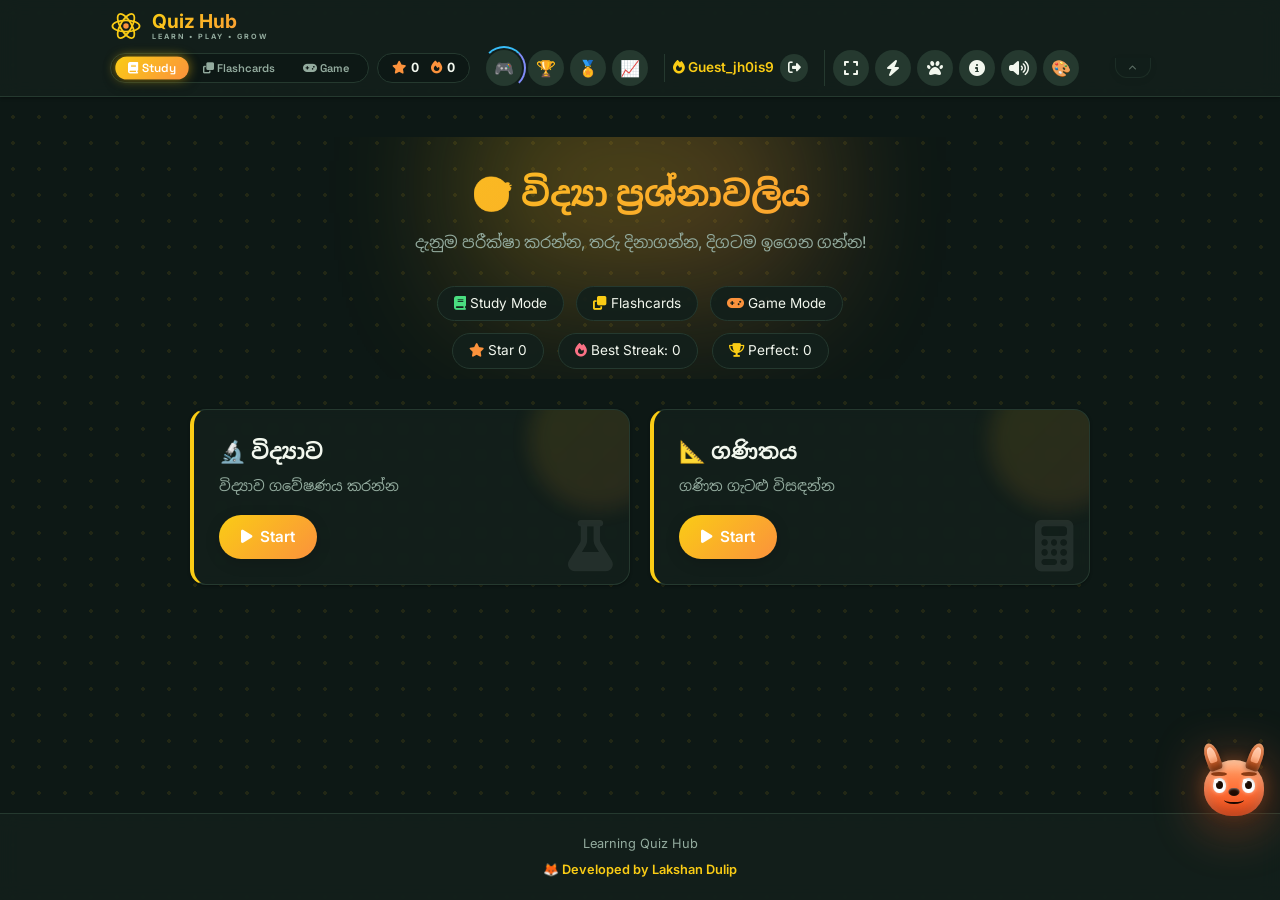
==== index.html @ 38874095 "Update index.html" ====
<!DOCTYPE html>
<html lang="si" data-theme="dark" class="notranslate">
<head>
<meta charset="UTF-8"> 
<meta name="viewport" content="width=device-width, initial-scale=1.0">
<title>QuizHub</title>

<meta name="google-site-verification" content="PmN9uHYZMiygxKHn56hCMyQWLt8-Q5md-TV1NpxjxWc" />
  
<!-- ✅ Google Translate Disable -->
<meta name="google" content="notranslate">
<!-- Performance Optimizations -->
<link rel="dns-prefetch" href="https://www.gstatic.com">
<link rel="dns-prefetch" href="https://quiz-hub-225eb.firebaseapp.com">
<link rel="dns-prefetch" href="https://cdnjs.cloudflare.com">
<link rel="preconnect" href="https://www.gstatic.com" crossorigin>
<link rel="preconnect" href="https://quiz-hub-225eb.firebaseapp.com" crossorigin>

<!-- SEO Meta Tags -->
<title>Quiz Hub - 8,9,10,11 ශ්‍රේණි සිංහල ප්‍රශ්නෝත්තර | Science Quiz Sinhala</title>
<meta name="description" content="Quiz Hub - 8,9,10,11 ශ්‍රේණි සිසුන් සඳහා විද්‍යාව, ගණිතය ප්‍රශ්නෝත්තර. Study Mode, Game Mode, Flashcards. නොමිලේ ඉගෙන ගන්න.">
<meta name="keywords" content="quiz hub, sinhala quiz, science quiz sinhala, 8 shreniya, 9 shreniya, 10 shreniya, 11 shreniya, vidyawa prashna, prashnoththara, ganithaya, free quiz sri lanka,quiz, online quiz, multiplayer quiz, quiz game, Sri Lanka quiz">
<meta name="author" content="Lakshan Dulip">
<meta name="robots" content="index, follow">
<meta name="language" content="Sinhala, English">
<link rel="canonical" href="https://quizhub.lk/">
<!-- Open Graph (Facebook/WhatsApp) -->
<meta property="og:title" content="Quiz Hub - සිංහල ප්‍රශ්නෝත්තර">
<meta property="og:description" content="8,9,10,11 ශ්‍රේණි සිසුන් සඳහා නොමිලේ Quiz Hub. Study, Game, Flashcards modes.">
<meta property="og:url" content="https://quizhub.lk/">
<meta property="og:type" content="website">
<meta property="og:locale" content="si_LK">

<!-- Twitter Card -->
<meta name="twitter:card" content="summary_large_image">
<meta name="twitter:title" content="Quiz Hub - සිංහල ප්‍රශ්නෝත්තර">
<meta name="twitter:description" content="8,9,10,11 ශ්‍රේණි සිසුන් සඳහා නොමිලේ Quiz Hub.">
  
<!-- ✅ Favicon Fix -->
<link rel="icon" type="image/png" sizes="16x16" href="/assets/favicon-16x16.png">
<link rel="icon" type="image/png" sizes="32x32" href="/assets/favicon-32x32.png">
<link rel="icon" type="image/png" sizes="48x48" href="/assets/favicon-48x48.png">
<link rel="manifest" href="manifest.json">
<link rel="apple-touch-icon" sizes="180x180" href="/assets/apple-touch-icon.png">
<meta name="apple-mobile-web-app-capable" content="yes">
<meta name="apple-mobile-web-app-status-bar-style" content="black-translucent">
<meta name="theme-color" content="#0d1815">
<meta http-equiv="Cache-Control" content="public, max-age=3600">
<meta http-equiv="Expires" content="0">  
<link rel="preconnect" href="https://fonts.googleapis.com">
<link rel="preconnect" href="https://fonts.gstatic.com" crossorigin>
<link href="https://fonts.googleapis.com/css2?family=Space+Grotesk:wght@500;600;700&family=Inter:wght@400;500;600;700&family=Noto+Sans+Sinhala:wght@400;500;700&display=swap" rel="stylesheet"><link rel="stylesheet" href="https://cdnjs.cloudflare.com/ajax/libs/font-awesome/6.4.0/css/all.min.css">

<!-- ===== FIREBASE AUTH START ===== -->
<!-- Firebase SDK -->
<script type="module">
  import { initializeApp } from "https://www.gstatic.com/firebasejs/10.12.2/firebase-app.js";
   import { 
    getAuth, 
    createUserWithEmailAndPassword, 
    signInWithEmailAndPassword, 
    signOut, 
    sendPasswordResetEmail,
    sendEmailVerification,
    onAuthStateChanged,
    updateProfile,
    GoogleAuthProvider,
    signInWithPopup,
    signInWithRedirect,
    getRedirectResult,
    EmailAuthProvider,
    reauthenticateWithCredential
  } from "https://www.gstatic.com/firebasejs/10.12.2/firebase-auth.js";
  import { 
    getFirestore, 
    doc, 
    setDoc, 
    getDoc, 
    updateDoc, 
    serverTimestamp,
    onSnapshot,
    enableIndexedDbPersistence
  } from "https://www.gstatic.com/firebasejs/10.12.2/firebase-firestore.js";

  const firebaseConfig = {
    apiKey: "AIzaSyAhfgx0t-E6wrz6zEFIU_tpKTIbELp00ss",
    authDomain: "quiz-hub-225eb.firebaseapp.com",
    projectId: "quiz-hub-225eb",
    storageBucket: "quiz-hub-225eb.firebasestorage.app",
    messagingSenderId: "387012755680",
    appId: "1:387012755680:web:36108ab447a8a2f2ab9085",
    measurementId: "G-14HG0JFW0W"
  };

  const app = initializeApp(firebaseConfig);
  const auth = getAuth(app);
  const db = getFirestore(app);

      // iOS Safari persistence fix
    import { setPersistence, browserLocalPersistence } from "https://www.gstatic.com/firebasejs/10.12.2/firebase-auth.js";
    setPersistence(auth, browserLocalPersistence).catch(() => {});

  // Enable offline persistence
  enableIndexedDbPersistence(db).catch((err) => {
    if (err.code === 'failed-precondition') {
      console.warn('Firestore persistence requires a single tab');
    } else if (err.code === 'unimplemented') {
      console.warn('Browser does not support Firestore persistence');
    }
  });

  // Make Firebase services available globally
  window.firebaseApp = app;
  window.firebaseAuth = auth;
  window.firebaseDB = db;
    window.firebaseAuthModule = {
    createUserWithEmailAndPassword,
    signInWithEmailAndPassword,
    signOut,
    sendPasswordResetEmail,
    sendEmailVerification,
    onAuthStateChanged,
    updateProfile,
    GoogleAuthProvider,
    signInWithPopup,
    EmailAuthProvider,
    reauthenticateWithCredential
  };

  // ===== DEFINE ALL FUNCTIONS IMMEDIATELY =====
  
  // ===== RESTORE USER DATA FROM FIRESTORE =====
  function restoreUserData(userData) {
    if (!userData) return;
    
    if (userData.name) {
      currentUser = userData.name;
      localStorage.setItem('quizUsername', currentUser);
      sessionStorage.removeItem('isGuest');
      sessionStorage.removeItem('quizGuestName');
    }
    
    const storage = localStorage;
    const storageKey = `user_${currentUser}_quizProgress`;
    
    if (userData.progress) {
      storage.setItem(storageKey, JSON.stringify(userData.progress));
    }
    if (userData.achievements) {
      localStorage.setItem('quizAchievements', JSON.stringify(userData.achievements));
    }
    if (userData.theme) {
      const currentTheme = document.documentElement.getAttribute('data-theme');
      if (userData.theme !== currentTheme) {
        document.documentElement.setAttribute('data-theme', userData.theme);
        localStorage.setItem('theme', userData.theme);
      }
    }
    
    appState.totalScore = userData.totalScore || 0;
    appState.totalQuestions = userData.progress?.totalQuestions || 0;
    appState.bestStreak = userData.progress?.bestStreak || 0;
    appState.perfectCount = userData.progress?.perfectCount || 0;
    appState.streak = 0;
    
    syncAppState();
    render();
  }

  // ===== FIREBASE AUTH STATE LISTENER =====
  onAuthStateChanged(auth, async (user) => {
    if (user) {
      console.log('[Firebase] User logged in:', user.uid);
      
      // Set Firebase auth ready flag
      window.firebaseAuthReady = true;
      
      // Load user profile from Firestore
      const userDocRef = doc(db, 'users', user.uid);
      const userDoc = await getDoc(userDocRef);
      
      if (userDoc.exists()) {
        const userData = userDoc.data();
        
        // Store in localStorage for the app to use
        localStorage.setItem('firebaseUser', JSON.stringify({
          uid: user.uid,
          email: user.email,
          displayName: userData.name || user.email,
          emailVerified: user.emailVerified,
          profile: userData
        }));
        
        // Update last login
        await updateDoc(userDocRef, {
          lastLogin: serverTimestamp()
        }).catch(() => {});
        
        // Set as current user
        currentUser = userData.name || user.email;
        isGuest = false;
        localStorage.setItem('quizUsername', currentUser);
        sessionStorage.removeItem('isGuest');
        sessionStorage.removeItem('quizGuestName');
        
        // Close login modal if open
        const loginModal = document.getElementById('loginModal');
        if (loginModal) loginModal.classList.remove('active');
        
        // Restore user data
        restoreUserData(userData);
      }
    } else {
      console.log('[Firebase] User logged out');
      localStorage.removeItem('firebaseUser');
      window.firebaseAuthReady = true;
    }
  });

  // ===== SYNC DATA TO FIRESTORE =====
  window.syncToFirestore = async function(data) {
    const user = auth.currentUser;
    if (!user) return;
    
    const userDocRef = doc(db, 'users', user.uid);
    await updateDoc(userDocRef, {
      ...data,
      updatedAt: serverTimestamp()
    }).catch(err => console.warn('Firestore sync failed:', err));
  };

  // ===== FIREBASE AUTH FUNCTIONS (Defined immediately, not waiting for DOM) =====
  window.firebaseSignUp = async function(email, password, name) {
    const userCredential = await createUserWithEmailAndPassword(auth, email, password);
    const user = userCredential.user;
    
    // Update profile with name
    await updateProfile(user, { displayName: name });
    
    // Send email verification
    await sendEmailVerification(user);
    
    // Create user document in Firestore
    const userDocRef = doc(db, 'users', user.uid);
    await setDoc(userDocRef, {
      uid: user.uid,
      name: name,
      email: email,
      createdAt: serverTimestamp(),
      lastLogin: serverTimestamp(),
      highScore: 0,
      totalScore: 0,
      coins: 0,
      xp: 0,
      level: 1,
      lives: 3,
      streak: 0,
      gamesPlayed: 0,
      wins: 0,
      losses: 0,
      completedLessons: [],
      completedSubjects: [],
      achievements: {},
      settings: {},
      avatar: '',
      theme: 'dark',
      language: 'si',
      progress: {
        totalQuestions: 0,
        correctAnswers: 0,
        perfectCount: 0,
        bestStreak: 0,
        gameWins: 0,
        studyQuestions: 0,
        dailyStreak: 0,
        lastPlayed: null,
        subjectStats: {}
      }
    });
    
    return user;
  };

  window.firebaseLogin = async function(email, password) {
    const userCredential = await signInWithEmailAndPassword(auth, email, password);
    return userCredential.user;
  };

  window.firebaseLogout = async function() {
    await signOut(auth);
    localStorage.removeItem('firebaseUser');
  };

  window.firebaseResetPassword = async function(email) {
    await sendPasswordResetEmail(auth, email);
  };

  window.isFirebaseUser = function() {
    return auth.currentUser !== null;
  };

  window.getFirebaseUser = function() {
    return auth.currentUser;
  };
  // ===== GOOGLE SIGN IN (REDIRECT METHOD - Popup block වැඩ කරන්නේ නෑ) =====

  window.firebaseGoogleSignIn = async function() {
    const provider = new GoogleAuthProvider();
    provider.setCustomParameters({
      prompt: 'select_account'
    });
    
    // Redirect method - popup block වෙන්නේ නෑ
    await signInWithRedirect(auth, provider);
  };

  // Page load වෙද්දි Google redirect result check කරන්න
  (async function checkRedirectResult() {
    try {
      const result = await getRedirectResult(auth);
      if (result) {
        console.log('[Firebase] Google redirect sign-in successful:', result.user.uid);
        await handleGoogleUser(result.user);
      }
    } catch (error) {
      console.warn('[Firebase] Redirect check:', error.message);
    }
  })();
  // Set flag that Firebase is initialized
  window.firebaseInitialized = true;
  
  console.log('[Firebase] Initialized successfully. Functions available:', 
    Object.keys(window).filter(k => k.startsWith('firebase')).join(', '));
</script>
<!-- ===== FIREBASE AUTH END ===== -->
<!-- ===== FIREBASE AUTH END ===== -->

<style>
  /* ============ CSS VARIABLES ============ */
  :root[data-theme="dark"] {
    --bg-main: #0d1815;
    --bg-card: rgba(19, 32, 28, 0.92);
    --bg-card-hover: rgba(250, 204, 21, 0.07);
    --text-primary: #f2f7ee;
    --text-secondary: #93ab9e;
    --border-color: #25392f;
    --primary-color: #facc15;
    --primary-hover: #eab308;
    --primary-gradient: linear-gradient(135deg, #facc15, #fb923c);
    --science-color: #4ade80;
    --correct-color: #4ade80;
    --wrong-color: #fb7185;
    --accent: #fb923c;
    --grid-dot: rgba(250, 204, 21, 0.09);
    --radius: 16px;
    --radius-lg: 24px;
    --shadow-sm: 0 1px 3px rgba(0,0,0,0.35);
    --shadow-md: 0 10px 22px -8px rgba(0,0,0,0.5);
    --shadow-lg: 0 22px 44px -12px rgba(0,0,0,0.6);
    --modal-overlay: rgba(6, 12, 10, 0.92);
    --card-border: #25392f;
    --glow-color: rgba(250, 204, 21, 0.6);
    --heart-color: #fb7185;
    --timer-color: #facc15;
    --gold: #facc15;
    --silver: #94a3b8;
    --bronze: #d97706;
  }

  :root[data-theme="light"] {
    --bg-main: #f7f2e7;
    --bg-card: rgba(255, 255, 255, 0.92);
    --bg-card-hover: #fbf6ea;
    --text-primary: #2b2620;
    --text-secondary: #8a7d64;
    --border-color: #e4d9c0;
    --primary-color: #2563eb;
    --primary-hover: #1d4ed8;
    --primary-gradient: linear-gradient(135deg, #2563eb, #0891b2);
    --science-color: #16a34a;
    --correct-color: #16a34a;
    --wrong-color: #dc2626;
    --accent: #d97706;
    --grid-dot: rgba(37, 99, 235, 0.09);
    --radius: 16px;
    --radius-lg: 24px;
    --shadow-sm: 0 1px 3px rgba(43,38,32,0.08);
    --shadow-md: 0 10px 22px -8px rgba(43,38,32,0.14);
    --shadow-lg: 0 22px 44px -12px rgba(43,38,32,0.18);
    --modal-overlay: rgba(247, 242, 231, 0.95);
    --card-border: #e4d9c0;
    --glow-color: rgba(37, 99, 235, 0.6);
    --heart-color: #dc2626;
    --timer-color: #d97706;
    --gold: #facc15;
    --silver: #94a3b8;
    --bronze: #d97706;
  }

  :root[data-theme="purple"] {
    --bg-main: #0b0620;
    --bg-card: rgba(28, 17, 54, 0.92);
    --bg-card-hover: #251a44;
    --text-primary: #f1eaff;
    --text-secondary: #af9ad4;
    --border-color: #33235a;
    --primary-color: #c084fc;
    --primary-hover: #a855f7;
    --primary-gradient: linear-gradient(135deg, #c084fc, #f472b6);
    --science-color: #34d399;
    --correct-color: #34d399;
    --wrong-color: #fb7185;
    --accent: #facc15;
    --grid-dot: rgba(192, 132, 252, 0.11);
    --radius: 16px;
    --radius-lg: 24px;
    --shadow-sm: 0 1px 3px rgba(0,0,0,0.5);
    --shadow-md: 0 10px 22px -8px rgba(0,0,0,0.6);
    --shadow-lg: 0 22px 44px -12px rgba(0,0,0,0.7);
    --modal-overlay: rgba(11, 6, 32, 0.95);
    --card-border: #33235a;
    --glow-color: rgba(192, 132, 252, 0.6);
    --heart-color: #fb7185;
    --timer-color: #facc15;
    --gold: #facc15;
    --silver: #94a3b8;
    --bronze: #d97706;
  }

  :root[data-theme="ocean"] {
    --bg-main: #071b2c;
    --bg-card: rgba(12, 38, 59, 0.92);
    --bg-card-hover: #123350;
    --text-primary: #e3f4ff;
    --text-secondary: #8fb6d4;
    --border-color: #163f5c;
    --primary-color: #38bdf8;
    --primary-hover: #0ea5e9;
    --primary-gradient: linear-gradient(135deg, #38bdf8, #22d3ee);
    --science-color: #2dd4bf;
    --correct-color: #2dd4bf;
    --wrong-color: #fb7185;
    --accent: #fbbf24;
    --grid-dot: rgba(56, 189, 248, 0.11);
    --radius: 16px;
    --radius-lg: 24px;
    --shadow-sm: 0 1px 3px rgba(0,0,0,0.5);
    --shadow-md: 0 10px 22px -8px rgba(0,0,0,0.6);
    --shadow-lg: 0 22px 44px -12px rgba(0,0,0,0.7);
    --modal-overlay: rgba(7, 27, 44, 0.95);
    --card-border: #163f5c;
    --glow-color: rgba(56, 189, 248, 0.6);
    --heart-color: #fb7185;
    --timer-color: #38bdf8;
    --gold: #facc15;
    --silver: #94a3b8;
    --bronze: #d97706;
  }

  :root[data-theme="forest"] {
    --bg-main: #0a1912;
    --bg-card: rgba(15, 38, 27, 0.92);
    --bg-card-hover: #153621;
    --text-primary: #e6f5ea;
    --text-secondary: #8fbf9f;
    --border-color: #1c4230;
    --primary-color: #4ade80;
    --primary-hover: #22c55e;
    --primary-gradient: linear-gradient(135deg, #4ade80, #22c55e);
    --science-color: #a3e635;
    --correct-color: #4ade80;
    --wrong-color: #fb7185;
    --accent: #facc15;
    --grid-dot: rgba(74, 222, 128, 0.11);
    --radius: 16px;
    --radius-lg: 24px;
    --shadow-sm: 0 1px 3px rgba(0,0,0,0.5);
    --shadow-md: 0 10px 22px -8px rgba(0,0,0,0.6);
    --shadow-lg: 0 22px 44px -12px rgba(0,0,0,0.7);
    --modal-overlay: rgba(10, 25, 18, 0.95);
    --card-border: #1c4230;
    --glow-color: rgba(74, 222, 128, 0.6);
    --heart-color: #fb7185;
    --timer-color: #4ade80;
    --gold: #facc15;
    --silver: #94a3b8;
    --bronze: #d97706;
  }

  :root[data-theme="sunset"] {
    --bg-main: #1c0f14;
    --bg-card: rgba(46, 24, 32, 0.92);
    --bg-card-hover: #3a1e28;
    --text-primary: #fdeef1;
    --text-secondary: #d19aab;
    --border-color: #4a2733;
    --primary-color: #fb7185;
    --primary-hover: #f43f5e;
    --primary-gradient: linear-gradient(135deg, #fb923c, #fb7185);
    --science-color: #4ade80;
    --correct-color: #4ade80;
    --wrong-color: #f87171;
    --accent: #fbbf24;
    --grid-dot: rgba(251, 113, 133, 0.11);
    --radius: 16px;
    --radius-lg: 24px;
    --shadow-sm: 0 1px 3px rgba(0,0,0,0.5);
    --shadow-md: 0 10px 22px -8px rgba(0,0,0,0.6);
    --shadow-lg: 0 22px 44px -12px rgba(0,0,0,0.7);
    --modal-overlay: rgba(28, 15, 20, 0.95);
    --card-border: #4a2733;
    --glow-color: rgba(251, 113, 133, 0.6);
    --heart-color: #f87171;
    --timer-color: #fb923c;
    --gold: #facc15;
    --silver: #94a3b8;
    --bronze: #d97706;
  }

  :root[data-theme="pink"] {
    --bg-main: #1f0b17;
    --bg-card: rgba(45, 18, 35, 0.92);
    --bg-card-hover: #3d162f;
    --text-primary: #fdf2f8;
    --text-secondary: #f472b6;
    --border-color: #501e3e;
    --primary-color: #ec4899;
    --primary-hover: #db2777;
    --primary-gradient: linear-gradient(135deg, #f472b6, #ec4899);
    --science-color: #34d399;
    --correct-color: #34d399;
    --wrong-color: #fb7185;
    --accent: #facc15;
    --grid-dot: rgba(236, 72, 153, 0.11);
    --radius: 16px;
    --radius-lg: 24px;
    --shadow-sm: 0 1px 3px rgba(0,0,0,0.5);
    --shadow-md: 0 10px 22px -8px rgba(0,0,0,0.6);
    --shadow-lg: 0 22px 44px -12px rgba(0,0,0,0.7);
    --modal-overlay: rgba(31, 11, 23, 0.95);
    --card-border: #501e3e;
    --glow-color: rgba(236, 72, 153, 0.6);
    --heart-color: #fb7185;
    --timer-color: #facc15;
    --gold: #facc15;
    --silver: #94a3b8;
    --bronze: #d97706;
  }

  /* Sakura Theme */
  :root[data-theme="sakura"] {
    --bg-main: #fdf2f8; 
    --bg-card: rgba(255, 255, 255, 0.95);
    --bg-card-hover: #fff;
    --text-primary: #4a044e;
    --text-secondary: #9d174d;
    --border-color: #fbcfe8;
    --primary-color: #ec4899;
    --primary-hover: #db2777;
    --primary-gradient: linear-gradient(135deg, #f472b6, #fb7185);
    --science-color: #10b981;
    --correct-color: #10b981;
    --wrong-color: #ef4444;
    --accent: #f59e0b;
    --grid-dot: rgba(236, 72, 153, 0.1);
    --radius: 16px;
    --radius-lg: 24px;
    --shadow-sm: 0 1px 3px rgba(236,72,153,0.1);
    --shadow-md: 0 10px 22px -8px rgba(236,72,153,0.15);
    --shadow-lg: 0 22px 44px -12px rgba(236,72,153,0.2);
    --modal-overlay: rgba(253, 242, 248, 0.95);
    --card-border: #fbcfe8;
    --glow-color: rgba(244, 114, 182, 0.4);
    --heart-color: #ef4444;
    --timer-color: #db2777;
    --gold: #f59e0b;
    --silver: #94a3b8;
    --bronze: #b45309;
  }

  /* Pure White Theme */
  :root[data-theme="pure-white"] {
    --bg-main: #ffffff;
    --bg-card: #ffffff;
    --bg-card-hover: #f9f9f9;
    --text-primary: #111111;
    --text-secondary: #666666;
    --border-color: #eaeaea;
    --primary-color: #000000;
    --primary-hover: #333333;
    --primary-gradient: linear-gradient(135deg, #222222, #555555);
    --science-color: #10b981;
    --correct-color: #10b981;
    --wrong-color: #ef4444;
    --accent: #f59e0b;
    --grid-dot: rgba(0, 0, 0, 0.05);
    --radius: 16px;
    --radius-lg: 24px;
    --shadow-sm: 0 1px 3px rgba(0,0,0,0.05);
    --shadow-md: 0 10px 22px -8px rgba(0,0,0,0.1);
    --shadow-lg: 0 22px 44px -12px rgba(0,0,0,0.15);
    --modal-overlay: rgba(255, 255, 255, 0.95);
    --card-border: #eaeaea;
    --glow-color: rgba(0, 0, 0, 0.1);
    --heart-color: #ef4444;
    --timer-color: #000000;
    --gold: #f59e0b;
    --silver: #94a3b8;
    --bronze: #b45309;
  }

  /* Midnight Theme */
  :root[data-theme="midnight"] {
    --bg-main: #05070f;
    --bg-card: rgba(13, 18, 34, 0.92);
    --bg-card-hover: #131a30;
    --text-primary: #e8ecfb;
    --text-secondary: #8790b8;
    --border-color: #1c2440;
    --primary-color: #6366f1;
    --primary-hover: #4f46e5;
    --primary-gradient: linear-gradient(135deg, #6366f1, #22d3ee);
    --science-color: #34d399;
    --correct-color: #34d399;
    --wrong-color: #fb7185;
    --accent: #a5b4fc;
    --grid-dot: rgba(99, 102, 241, 0.12);
    --radius: 16px;
    --radius-lg: 24px;
    --shadow-sm: 0 1px 3px rgba(0,0,0,0.5);
    --shadow-md: 0 10px 22px -8px rgba(0,0,0,0.6);
    --shadow-lg: 0 22px 44px -12px rgba(0,0,0,0.75);
    --modal-overlay: rgba(5, 7, 15, 0.95);
    --card-border: #1c2440;
    --glow-color: rgba(99, 102, 241, 0.6);
    --heart-color: #fb7185;
    --timer-color: #a5b4fc;
    --gold: #facc15;
    --silver: #94a3b8;
    --bronze: #d97706;
  }

  /* Mint Theme */
  :root[data-theme="mint"] {
    --bg-main: #f1fbf6;
    --bg-card: rgba(255, 255, 255, 0.95);
    --bg-card-hover: #e7f9f0;
    --text-primary: #093b2c;
    --text-secondary: #4f8f76;
    --border-color: #cdefe0;
    --primary-color: #059669;
    --primary-hover: #047857;
    --primary-gradient: linear-gradient(135deg, #34d399, #059669);
    --science-color: #0d9488;
    --correct-color: #059669;
    --wrong-color: #e11d48;
    --accent: #f59e0b;
    --grid-dot: rgba(5, 150, 105, 0.1);
    --radius: 16px;
    --radius-lg: 24px;
    --shadow-sm: 0 1px 3px rgba(5,150,105,0.08);
    --shadow-md: 0 10px 22px -8px rgba(5,150,105,0.14);
    --shadow-lg: 0 22px 44px -12px rgba(5,150,105,0.18);
    --modal-overlay: rgba(241, 251, 246, 0.95);
    --card-border: #cdefe0;
    --glow-color: rgba(5, 150, 105, 0.5);
    --heart-color: #e11d48;
    --timer-color: #047857;
    --gold: #f59e0b;
    --silver: #94a3b8;
    --bronze: #b45309;
  }
  /* ===== 3D THEME ===== */
  :root[data-theme="3d"] {
    --bg-main: #0a0e17;
    --bg-card: rgba(20, 25, 40, 0.92);
    --bg-card-hover: rgba(30, 40, 60, 0.95);
    --text-primary: #e0e8ff;
    --text-secondary: #8899bb;
    --border-color: #2a3550;
    --primary-color: #00e5ff;
    --primary-hover: #00b8d4;
    --primary-gradient: linear-gradient(135deg, #00e5ff, #7c4dff);
    --science-color: #00e676;
    --correct-color: #00e676;
    --wrong-color: #ff5252;
    --accent: #ff9100;
    --grid-dot: rgba(0, 229, 255, 0.12);
    --radius: 16px;
    --radius-lg: 24px;
    --shadow-sm: 0 4px 8px rgba(0,0,0,0.5), 0 1px 3px rgba(0,229,255,0.1);
    --shadow-md: 0 12px 28px -8px rgba(0,0,0,0.6), 0 0 20px rgba(0,229,255,0.15);
    --shadow-lg: 0 25px 50px -12px rgba(0,0,0,0.7), 0 0 40px rgba(124,77,255,0.2);
    --modal-overlay: rgba(10, 14, 23, 0.95);
    --card-border: #2a3550;
    --glow-color: rgba(0, 229, 255, 0.6);
    --heart-color: #ff5252;
    --timer-color: #00e5ff;
    --gold: #ffd740;
    --silver: #b0bec5;
    --bronze: #ff9100;
  }
  /* Amber (Copper) Theme */
  :root[data-theme="amber"] {
    --bg-main: #1a1207;
    --bg-card: rgba(38, 27, 12, 0.92);
    --bg-card-hover: #34240f;
    --text-primary: #fdf1e0;
    --text-secondary: #cba97a;
    --border-color: #4a3416;
    --primary-color: #f59e0b;
    --primary-hover: #d97706;
    --primary-gradient: linear-gradient(135deg, #fbbf24, #ea580c);
    --science-color: #a3e635;
    --correct-color: #4ade80;
    --wrong-color: #f87171;
    --accent: #fde68a;
    --grid-dot: rgba(245, 158, 11, 0.11);
    --radius: 16px;
    --radius-lg: 24px;
    --shadow-sm: 0 1px 3px rgba(0,0,0,0.5);
    --shadow-md: 0 10px 22px -8px rgba(0,0,0,0.6);
    --shadow-lg: 0 22px 44px -12px rgba(0,0,0,0.7);
    --modal-overlay: rgba(26, 18, 7, 0.95);
    --card-border: #4a3416;
    --glow-color: rgba(245, 158, 11, 0.6);
    --heart-color: #f87171;
    --timer-color: #fbbf24;
    --gold: #fbbf24;
    --silver: #94a3b8;
    --bronze: #b45309;
  }

  * { box-sizing: border-box; margin: 0; padding: 0; font-family: 'Inter', 'Noto Sans Sinhala', sans-serif; }

  html { scroll-behavior: smooth; }


  ::-webkit-scrollbar { width: 10px; height: 10px; }
  ::-webkit-scrollbar-track { background: var(--bg-main); }
  ::-webkit-scrollbar-thumb { background: var(--border-color); border-radius: 20px; border: 2px solid var(--bg-main); }
  ::-webkit-scrollbar-thumb:hover { background: var(--primary-color); }

  :focus-visible {
    outline: 2.5px solid var(--primary-color);
    outline-offset: 3px;
    border-radius: 4px;
  }

  body {
    background-color: var(--bg-main);
      /* Copy Protection */
    -webkit-user-select: none;
    -moz-user-select: none;
    -ms-user-select: none;
    user-select: none;
    color: var(--text-primary);
    line-height: 1.6;
    transition: background-color 0.4s ease, color 0.4s ease;
    min-height: 100vh;
    position: relative;
  }

  @media (prefers-reduced-motion: reduce) {
    *, *::before, *::after {
      animation-duration: 0.01ms !important;
      animation-iteration-count: 1 !important;
      transition-duration: 0.01ms !important;
      scroll-behavior: auto !important;
    }
  }

  body::before {
    content: '';
    position: fixed;
    inset: 0;
    background-image: radial-gradient(var(--grid-dot) 1.6px, transparent 1.6px);
    background-size: 26px 26px;
    z-index: 0;
    pointer-events: none;
  }

  #app { position: relative; z-index: 1; min-height: 100vh; display: flex; flex-direction: column; }

  a { text-decoration: none; color: inherit; }
  button { cursor: pointer; border: none; outline: none; background: none; font-family: inherit; transition: all 0.2s; }

  main { flex: 1; max-width: 1100px; margin: 0 auto; padding: 40px 20px; width: 100%; }

  /* ============ HEADER ============ */
  header {
    background: var(--bg-card);
    border-bottom: 1px solid var(--border-color);
    padding: 10px 0;
    position: sticky;
    top: 0;
    backdrop-filter: blur(10px);
    box-shadow: var(--shadow-sm);
    z-index: 50;
    transition: all 0.4s ease;
  }
  [data-theme="3d"] header {
    border-bottom: 1px solid rgba(0,229,255,0.2);
    box-shadow: 
      0 2px 10px rgba(0,0,0,0.4),
      0 0 20px rgba(0,229,255,0.1);
  }
  .header-inner {
    max-width: 1100px; margin: 0 auto; padding: 0 20px;
    display: flex; justify-content: space-between; align-items: center;
    flex-wrap: wrap;
    gap: 8px;
  }

  .logo { display: flex; align-items: center; gap: 10px; cursor: pointer; }
  .logo:hover { transform: scale(1.02); }
  .logo-mark { flex-shrink: 0; animation: spin 16s linear infinite; }
  @keyframes spin { to { transform: rotate(360deg); } }
  .logo-text { display: flex; flex-direction: column; line-height: 1.2; font-family: 'Space Grotesk', 'Noto Sans Sinhala', sans-serif; }
  .logo-text .main {
    font-weight: 700; font-size: 1.2rem;
    background: var(--primary-gradient);
    -webkit-background-clip: text;
    -webkit-text-fill-color: transparent;
  }
  .logo-text .sub { font-size: 0.45rem; color: var(--text-secondary); letter-spacing: 2px; text-transform: uppercase; font-weight: 700; }

  .controls { display: flex; gap: 8px; align-items: center; flex-wrap: wrap; transition: all 0.4s ease; }
  .controls.hidden-panel .mode-selector,
  .controls.hidden-panel .game-stats,
  .controls.hidden-panel .control-group {
    display: none;
  }
  .controls.hidden-panel {
    gap: 4px;
  }

  /* ===== PERFORMANCE MODE ===== */
  body.lite-mode * {
    animation-duration: 0.01ms !important;
    transition-duration: 0.01ms !important;
  }
  body.lite-mode .logo-mark {
    animation: none !important;
  }
    body.lite-mode .logo-mark circle,
  body.lite-mode .logo-mark ellipse {
    animation: none !important;
  }
  
  /* Remove heavy effects */
  body.lite-mode .card,
  body.lite-mode .quiz-container,
  body.lite-mode .modal-content,
  body.lite-mode header {
    box-shadow: 0 1px 3px rgba(0,0,0,0.2) !important;
    backdrop-filter: none !important;
    -webkit-backdrop-filter: none !important;
  }
  
  /* Remove gradients */
  body.lite-mode .btn-primary,
  body.lite-mode .mode-btn.active {
    background: var(--primary-color) !important;
    box-shadow: none !important;
  }
  
  /* Remove blurs */
  body.lite-mode .quiz-container::before,
  body.lite-mode .subject-card::before,
  body.lite-mode .card::after,
  body.lite-mode .card::before {
    display: none !important;
  }
  
  /* Simplify images */
  body.lite-mode .question-image-wrap img {
    filter: none !important;
  }
  
  /* Remove text shadows */
  body.lite-mode .btn-primary {
    text-shadow: none !important;
  }
  
  /* Flat borders */
  body.lite-mode .card,
  body.lite-mode .option-btn {
    border: 1px solid #ccc !important;
  }
  
  /* Disable glassmorphism */
  body.lite-mode .modal-overlay {
    backdrop-filter: none !important;
    -webkit-backdrop-filter: none !important;
    background: rgba(0,0,0,0.8) !important;
  }
  
  /* Remove grid dots */
  body.lite-mode::before {
    display: none !important;
  }
  
  /* Simplify theme-popover */
    body.lite-mode .theme-popover {
    backdrop-filter: none !important;
    -webkit-backdrop-filter: none !important;
  }
  
  /* Flat colors - no CSS variables calculation */
  /* Dark Lite Mode - Battery friendly */
  body.lite-mode {
    --bg-main: #0f172a !important;
    --bg-card: #1e293b !important;
    --text-primary: #f1f5f9 !important;
    --text-secondary: #94a3b8 !important;
    --border-color: #334155 !important;
    --primary-color: #38bdf8 !important;
    --primary-gradient: #38bdf8 !important;
    --glow-color: transparent !important;
    --shadow-sm: 0 1px 2px rgba(0,0,0,0.2) !important;
    --shadow-md: 0 2px 4px rgba(0,0,0,0.2) !important;
    --shadow-lg: 0 4px 8px rgba(0,0,0,0.2) !important;
    --science-color: #34d399 !important;
    --correct-color: #34d399 !important;
    --wrong-color: #f87171 !important;
    --accent: #38bdf8 !important;
    --heart-color: #f87171 !important;
    --timer-color: #fbbf24 !important;
    --gold: #fbbf24 !important;
    --silver: #94a3b8 !important;
    --bronze: #d97706 !important;
  }--bronze: #999 !important;
  }
  
  /* Lite mode - remove all animations instantly */
  body.lite-mode *,
  body.lite-mode *::before,
  body.lite-mode *::after {
    animation: none !important;
    transition: none !important;
  }
  
  /* Lite mode - flat design */
  body.lite-mode .btn-primary,
  body.lite-mode .mode-btn.active {
    background: #000 !important;
    color: #fff !important;
    box-shadow: none !important;
  }
  body.lite-mode .card {
    border: 1px solid #eee !important;
    box-shadow: none !important;
  }
  body.lite-mode .card:hover {
    transform: none !important;
  }
  body.lite-mode .btn:hover {
    transform: none !important;
  }
  body.lite-mode .option-btn:hover {
    transform: none !important;
  }
  
  /* Lite mode - hide heavy elements */
  body.lite-mode .mascot-container,
  body.lite-mode .mascot-toggle-btn,
  body.lite-mode .info-floating-btn,
  body.lite-mode .screen-glow,
  body.lite-mode .celebration-glow,
  body.lite-mode .celebration-overlay,
  body.lite-mode .confetti-container,
  body.lite-mode .subject-icon,
  body.lite-mode .ring-wrap,
  body.lite-mode .perfect-badge,
  body.lite-mode .dev-credit,
  body.lite-mode .flashcard-badge,
  body.lite-mode .question-image-wrap::after,
  body.lite-mode .card::before,
  body.lite-mode .card::after,
  body.lite-mode .quiz-container::before,
  body.lite-mode .subject-card::before {
    display: none !important;
  }
  
  /* Lite mode - clean header */
  body.lite-mode header {
    position: relative !important;
    box-shadow: 0 1px 0 #eee !important;
    backdrop-filter: none !important;
  }
  
  /* Lite mode - no blur */
  body.lite-mode .modal-overlay {
    backdrop-filter: none !important;
    background: rgba(0,0,0,0.6) !important;
  }
  
  /* Lite mode - system font */
  body.lite-mode * {
    font-family: -apple-system, BlinkMacSystemFont, 'Segoe UI', Arial, sans-serif !important;
  }
  
  /* Lite mode - compact */
  body.lite-mode main {
    padding: 15px 10px !important;
  }
  body.lite-mode .card {
    padding: 12px !important;
  }
  body.lite-mode .quiz-container {
    padding: 15px !important;
  }
  
  /* Lite mode - no rounded corners */
  body.lite-mode .card,
  body.lite-mode .btn,
  body.lite-mode .quiz-container,
  body.lite-mode .modal-content,
  body.lite-mode .option-btn,
  body.lite-mode .mode-btn,
  body.lite-mode .icon-btn {
    border-radius: 2px !important;
  }
  
  /* Lite mode - no grid dots */
  body.lite-mode::before {
    display: none !important;
  }
  
  /* Lite mode - logo static */
  body.lite-mode .logo-mark {
    animation: none !important;
  }
  /* Disable fonts - use system */
  body.lite-mode * {
    font-family: -apple-system, BlinkMacSystemFont, 'Segoe UI', sans-serif !important;
  }
  
  /* Remove rounded corners */
  body.lite-mode .card,
  body.lite-mode .btn,
  body.lite-mode .quiz-container,
  body.lite-mode .modal-content,
  body.lite-mode .option-btn,
  body.lite-mode .mode-btn,
  body.lite-mode .icon-btn {
    border-radius: 4px !important;
  }
  
  /* Remove sticky header */
  body.lite-mode header {
    position: relative !important;
    top: 0 !important;
  }
  
  /* Disable smooth scroll */
  body.lite-mode {
    scroll-behavior: auto !important;
  }
  
  /* Remove hover effects */
  body.lite-mode .card:hover,
  body.lite-mode .btn:hover,
  body.lite-mode .option-btn:hover {
    transform: none !important;
    box-shadow: 0 1px 3px rgba(0,0,0,0.1) !important;
  }
  
  /* Hide decorative elements */
  body.lite-mode .subject-icon,
  body.lite-mode .ring-wrap,
  body.lite-mode .celebration-badge,
  body.lite-mode .perfect-badge,
  body.lite-mode .result-wrapper,
  body.lite-mode .flashcard-badge,
  body.lite-mode .dev-credit {
    display: none !important;
  }
  
  /* Simplify progress */
  body.lite-mode .quiz-progress-fill {
    box-shadow: none !important;
    transition: none !important;
  }

  /* CSS containment - reduce paint */
  body.lite-mode .card,
  body.lite-mode .quiz-container,
  body.lite-mode .modal-content,
  body.lite-mode .option-btn,
  body.lite-mode header,
  body.lite-mode footer {
    contain: layout style paint;
  }
  
  /* Hardware acceleration for scroll */
  body.lite-mode main {
    transform: translateZ(0);
    -webkit-transform: translateZ(0);
  }  
  /* Reduce padding */
  body.lite-mode .card { padding: 15px !important; }
  body.lite-mode .quiz-container { padding: 20px !important; }
  body.lite-mode main { padding: 20px 10px !important; }
  
  /* Disable sticky */
  body.lite-mode .mascot-toggle-btn,
  body.lite-mode .info-floating-btn {
    position: absolute !important;
  }
  body.lite-mode .mascot-container,
  body.lite-mode .mascot-toggle-btn,
  body.lite-mode .info-floating-btn {
    display: none !important;
  }
  body.lite-mode .screen-glow,
  body.lite-mode .celebration-glow,
  body.lite-mode .celebration-overlay,
  body.lite-mode .confetti-container {
    display: none !important;
  }
  body.lite-mode .card:hover {
    transform: none !important;
  }
  body.lite-mode .btn:hover {
    transform: none !important;
  }
  body.lite-mode .subject-card::before {
    display: none;
  }


    /* ===== LITE MODE BANNER ===== */
  .lite-banner {
    background: var(--correct-color);
    color: #000;
    text-align: center;
    padding: 6px 10px;
    font-size: 0.7rem;
    font-weight: 700;
    display: flex;
    align-items: center;
    justify-content: center;
    gap: 10px;
    animation: liteBannerSlide 0.4s ease;
  }
  @keyframes liteBannerSlide {
    from { transform: translateY(-100%); }
    to { transform: translateY(0); }
  }

  
  /* Panel Toggle Arrow */
  .panel-toggle-arrow {
    display: flex;
    align-items: center;
    justify-content: center;
    width: 36px;
    height: 20px;
    margin: 0 auto;
    background: var(--bg-card);
    border: 1px solid var(--border-color);
    border-top: none;
    border-radius: 0 0 12px 12px;
    color: var(--text-secondary);
    cursor: pointer;
    font-size: 0.6rem;
    transition: all 0.3s cubic-bezier(.34,1.56,.64,1);
    opacity: 0.6;
    box-shadow: 0 2px 8px rgba(0,0,0,0.1);
  }
  .panel-toggle-arrow:hover {
    opacity: 1;
    color: var(--primary-color);
    background: var(--bg-card-hover);
    border-color: var(--primary-color);
    box-shadow: 0 4px 12px rgba(0,0,0,0.15);
  }
  .panel-toggle-arrow i {
    transition: transform 0.3s ease;
    font-size: 0.5rem;
  }
  .panel-toggle-arrow.showing i {
    transform: rotate(180deg);
  }
  .control-group { display: flex; gap: 6px; align-items: center; padding: 0 8px; }
  .control-group + .control-group { border-left: 1px solid var(--border-color); }

  .game-stats { display: flex; gap: 12px; align-items: center; background: var(--bg-main); padding: 4px 14px; border-radius: 50px; border: 1px solid var(--border-color); transition: border-color 0.3s ease; }
  .stat-item { display: flex; align-items: center; gap: 5px; font-size: 0.8rem; font-weight: 600; color: var(--text-secondary); }
  .stat-item i { color: var(--accent); }
  .stat-item .value { color: var(--text-primary); font-weight: 700; font-variant-numeric: tabular-nums; }

  .icon-btn { width: 36px; height: 36px; border-radius: 50%; background: var(--border-color); color: var(--text-primary); display: flex; align-items: center; justify-content: center; font-size: 1rem; }
  .icon-btn:hover { background: var(--primary-color); color: #fff; transform: translateY(-2px); box-shadow: 0 6px 14px -4px var(--glow-color); }
  .icon-btn:active { transform: translateY(0) scale(0.94); }
  .icon-btn.muted { background: var(--wrong-color); color: #fff; }

  /* ============ MODE SELECTOR ============ */
  .mode-selector {
    display: flex;
    gap: 4px;
    background: var(--bg-main);
    padding: 3px 6px;
    border-radius: 50px;
    border: 1px solid var(--border-color);
  }
  .mode-btn {
    padding: 4px 12px;
    border-radius: 50px;
    font-size: 0.7rem;
    font-weight: 600;
    color: var(--text-secondary);
    transition: all 0.3s cubic-bezier(.34,1.56,.64,1);
    font-family: 'Space Grotesk', sans-serif;
    position: relative;
    overflow: hidden;
  }
  .mode-btn::after {
    content: '';
    position: absolute;
    inset: 0;
    background: var(--primary-gradient);
    border-radius: 50px;
    opacity: 0;
    transition: opacity 0.3s ease;
    z-index: -1;
  }
  .mode-btn:hover { color: var(--text-primary); transform: translateY(-2px); }
  .mode-btn.active {
    background: var(--primary-gradient);
    color: #fff;
    box-shadow: 0 4px 15px rgba(0,0,0,0.2), 0 0 10px var(--glow-color);
    transform: scale(1.05);
    animation: modePopIn 0.4s cubic-bezier(.34,1.56,.64,1);
  }
  @keyframes modePopIn {
    0% { transform: scale(0.9); }
    60% { transform: scale(1.08); }
    100% { transform: scale(1.05); }
  }
  .lives-display { display: flex; gap: 3px; font-size: 1.1rem; }
  .lives-display .heart { color: var(--heart-color); transition: all 0.3s ease; }
  .lives-display .heart.lost { opacity: 0.2; transform: scale(0.7); }

  .timer-display { display: flex; align-items: center; gap: 5px; font-weight: 700; font-size: 0.9rem; font-family: 'Space Grotesk', sans-serif; color: var(--timer-color); }
  .timer-display.warning { animation: timerPulse 0.8s ease-in-out infinite; }
  @keyframes timerPulse { 0%, 100% { opacity: 1; } 50% { opacity: 0.4; } }

  .study-badge {
    display: inline-flex;
    align-items: center;
    gap: 6px;
    padding: 3px 12px;
    border-radius: 50px;
    background: rgba(74, 222, 128, 0.15);
    color: var(--science-color);
    font-weight: 600;
    font-size: 0.7rem;
    border: 1px solid var(--science-color);
  }

  .theme-wrap { position: relative; }
  .theme-popover {
    position: absolute; top: 44px; right: 0; z-index: 100;
    background: var(--bg-card); border: 1px solid var(--card-border);
    border-radius: 16px; padding: 12px; box-shadow: var(--shadow-lg);
    backdrop-filter: blur(12px);
    display: none; grid-template-columns: repeat(3, 1fr); gap: 6px;
    width: 190px;
    max-height: 60vh;
    overflow-y: auto;
  }
  .theme-popover.open { display: grid; }
  .theme-popover-title { grid-column: 1 / -1; font-size: 0.65rem; color: var(--text-secondary); text-transform: uppercase; letter-spacing: 1px; font-weight: 700; margin-bottom: 4px; }
  .theme-dot {
    width: 100%; aspect-ratio: 1; border-radius: 10px; border: 2px solid transparent;
    display: flex; align-items: center; justify-content: center; font-size: 1.2rem;
    position: relative; transition: all 0.2s ease;
  }
  .theme-dot:hover { transform: scale(1.08); }
  .theme-dot.active { border-color: var(--primary-color); }
  .theme-dot .check {
    position: absolute; bottom: -4px; right: -4px; width: 16px; height: 16px;
    background: var(--correct-color); color: #fff; border-radius: 50%;
    display: flex; align-items: center; justify-content: center; font-size: 0.5rem;
    opacity: 0; transform: scale(0.5); transition: all 0.2s ease;
    box-shadow: 0 2px 4px rgba(0,0,0,0.2);
  }
  .theme-dot.active .check { opacity: 1; transform: scale(1); }
  
  .theme-dot-dark { background: #0f172a; }
  .theme-dot-light { background: #f0f4f8; border-color: #ddd; }
  .theme-dot-purple { background: #1a1035; }
  .theme-dot-ocean { background: #0f2847; }
  .theme-dot-forest { background: #0f2a0f; }
  .theme-dot-sunset { background: #2a1515; }
  .theme-dot-pink { background: #3d162f; }
  .theme-dot-pure-white { background: #ffffff; border-color: #ccc; }
  .theme-dot-sakura { background: #fdf2f8; border-color: #fbcfe8; }
  .theme-dot-midnight { background: #05070f; }
  .theme-dot-mint { background: #f1fbf6; border-color: #cdefe0; }
  .theme-dot-amber { background: #1a1207; }
  .theme-dot-3d { background: linear-gradient(135deg, #0a0e17, #1a2540, #0a0e17); border: 1px solid rgba(0,229,255,0.4); }

  .page-title { font-family: 'Space Grotesk', 'Noto Sans Sinhala', sans-serif; font-size: clamp(1.5rem, 4vw, 2.15rem); font-weight: 700; letter-spacing: -0.01em; margin-bottom: 8px; background: var(--primary-gradient); -webkit-background-clip: text; -webkit-text-fill-color: transparent; }
  .page-sub { color: var(--text-secondary); margin-bottom: 30px; font-size: 1rem; }
  .breadcrumb { color: var(--text-secondary); margin-bottom: 20px; font-size: 0.85rem; display: flex; align-items: center; flex-wrap: wrap; }
  .breadcrumb span { margin: 0 6px; opacity: 0.5; }
  .breadcrumb a { color: var(--primary-color); font-weight: 600; transition: opacity 0.2s ease; }
  .breadcrumb a:hover { opacity: 0.7; }

  .grid-2 { display: grid; grid-template-columns: repeat(auto-fit, minmax(220px, 1fr)); gap: 20px; justify-content: center; max-width: 900px; margin: 0 auto; }
  .grid-auto { display: grid; grid-template-columns: repeat(auto-fill, minmax(150px, 210px)); gap: 20px; justify-content: center; }
  .grid-3 { display: grid; grid-template-columns: repeat(auto-fit, minmax(200px, 1fr)); gap: 20px; }

  .card { background: var(--bg-card); border: 1px solid var(--card-border); border-radius: var(--radius); padding: 25px; box-shadow: var(--shadow-sm); transition: transform 0.4s cubic-bezier(.2,.8,.3,1), box-shadow 0.4s ease, border-color 0.3s ease; position: relative; overflow: hidden; backdrop-filter: blur(6px); }
  .card:hover { transform: translateY(-3px); box-shadow: var(--shadow-md); border-color: var(--primary-color); }
  [data-theme="3d"] .card {
    transform-style: preserve-3d;
    perspective: 800px;
    border: 1px solid rgba(0, 229, 255, 0.2);
    box-shadow: 
      0 4px 6px rgba(0,0,0,0.4),
      0 1px 3px rgba(0,229,255,0.1),
      inset 0 1px 0 rgba(255,255,255,0.03);
  }
  [data-theme="3d"] .card:hover {
    transform: translateY(-6px) rotateX(3deg) rotateY(2deg);
    box-shadow: 
      0 20px 40px rgba(0,0,0,0.6),
      0 0 25px rgba(0,229,255,0.2),
      0 0 50px rgba(124,77,255,0.15),
      inset 0 1px 0 rgba(255,255,255,0.05);
    border-color: var(--primary-color);
  }
  [data-theme="3d"] .card::after {
    content: '';
    position: absolute;
    top: 0;
    left: 0;
    right: 0;
    height: 1px;
    background: linear-gradient(90deg, transparent, rgba(0,229,255,0.5), transparent);
    opacity: 0;
    transition: opacity 0.3s ease;
  }
  [data-theme="3d"] .card:hover::after {
    opacity: 1;
  }

  .subject-card { display: flex; flex-direction: column; gap: 4px; cursor: pointer; border-left: 4px solid var(--primary-color); isolation: isolate; }
  .subject-card::before {
    content: ''; position: absolute; top: -40px; right: -40px; width: 140px; height: 140px;
    background: var(--primary-gradient); opacity: 0.1; border-radius: 50%; filter: blur(10px);
    transition: opacity 0.35s ease, transform 0.35s ease; z-index: -1;
  }
  .subject-card:hover::before { opacity: 0.22; transform: scale(1.15); }
  .subject-card h3 { font-family: 'Space Grotesk', 'Noto Sans Sinhala', sans-serif; font-size: 1.35rem; }
  .subject-card p { color: var(--text-secondary); font-size: 0.9rem; }
  .subject-card .enter-cta { margin-top: 14px; align-self: flex-start; }
  .subject-icon { position: absolute; right: 16px; bottom: 12px; font-size: 3.2rem; opacity: 0.08; transition: transform 0.4s cubic-bezier(.2,.8,.3,1), opacity 0.3s ease; }
  .subject-card:hover .subject-icon { transform: rotate(-8deg) scale(1.08); opacity: 0.14; }

  .grade-card { text-align: center; padding: 30px 15px; cursor: pointer; }
  .grade-card:hover { transform: translateY(-5px) scale(1.02); box-shadow: var(--shadow-lg); }
  .grade-card::after {
    content: ''; position: absolute; top: 50%; left: 50%; width: 78px; height: 78px;
    border: 1.5px dashed var(--border-color); border-radius: 50%;
    transform: translate(-50%, -50%); transition: border-color 0.3s ease, transform 6s linear;
    animation: spin 24s linear infinite; z-index: -1;
  }
  .grade-card:hover::after { border-color: var(--primary-color); }
  .grade-card h2 { font-family: 'Space Grotesk', sans-serif; font-size: 2.8rem; color: var(--primary-color); margin-bottom: 3px; }
  .grade-card span { color: var(--text-secondary); font-weight: 600; font-size: 0.8rem; text-transform: uppercase; letter-spacing: 1px; }
  .grade-card .lesson-count { margin-top: 8px; font-size: 0.75rem; color: var(--text-secondary); }

  .lesson-card { display: flex; align-items: center; gap: 16px; padding: 18px 20px; cursor: pointer; }
  .lesson-card:hover { transform: translateX(5px); border-color: var(--primary-color); box-shadow: var(--shadow-md); }
  .lesson-icon { width: 50px; height: 50px; border-radius: 12px; background: var(--primary-gradient); display: flex; align-items: center; justify-content: center; font-size: 1.2rem; font-weight: 700; flex-shrink: 0; color: #fff; font-family: 'Space Grotesk', sans-serif; box-shadow: 0 6px 14px -6px var(--glow-color); transition: transform 0.3s cubic-bezier(.2,.8,.3,1); }
  .lesson-card:hover .lesson-icon { transform: rotate(-6deg) scale(1.06); }
  .lesson-info h4 { font-size: 1.1rem; margin-bottom: 3px; }
  .q-badge { display: inline-block; padding: 3px 10px; background: var(--border-color); border-radius: 20px; font-size: 0.75rem; font-weight: 600; margin-top: 5px; }

  .btn { padding: 10px 22px; border-radius: 50px; font-weight: 600; font-size: 0.95rem; display: inline-flex; align-items: center; gap: 8px; transition: all 0.2s ease; }
  .btn:active { transform: scale(0.96); }
  .btn-primary { background: var(--primary-gradient); color: #fff; box-shadow: 0 4px 15px rgba(0,0,0,0.15); }
  .btn-primary:hover { transform: translateY(-2px); box-shadow: 0 8px 25px rgba(0,0,0,0.2); }
  [data-theme="3d"] .btn-primary {
    box-shadow: 
      0 4px 15px rgba(0,0,0,0.3),
      0 0 20px rgba(0,229,255,0.3),
      inset 0 1px 0 rgba(255,255,255,0.1);
    text-shadow: 0 1px 2px rgba(0,0,0,0.3);
  }
  [data-theme="3d"] .btn-primary:hover {
    transform: translateY(-3px);
    box-shadow: 
      0 8px 25px rgba(0,0,0,0.4),
      0 0 35px rgba(0,229,255,0.4),
      0 0 60px rgba(124,77,255,0.3),
      inset 0 1px 0 rgba(255,255,255,0.15);
  }
  .btn-outline { border: 2px solid var(--border-color); color: var(--text-primary); }
  .btn-outline:hover { border-color: var(--primary-color); color: var(--primary-color); background: var(--bg-card-hover); }
  .btn-success { background: var(--correct-color); color: #1a1a1a; }
  .btn-danger { background: var(--wrong-color); color: #fff; }
  .btn:disabled { opacity: 0.45; cursor: not-allowed; transform: none !important; box-shadow: none !important; }

  /* ============ QUIZ ============ */
  .quiz-container { max-width: 750px; margin: 0 auto; background: var(--bg-card); border-radius: var(--radius-lg); box-shadow: var(--shadow-lg); padding: 30px; border: 1px solid var(--card-border); backdrop-filter: blur(10px); position: relative; }
  .quiz-container::before {
    content: ''; position: absolute; top: 0; left: 24px; right: 24px; height: 3px;
    background: var(--primary-gradient); border-radius: 0 0 4px 4px; opacity: 0.8;
  }
  .lesson-name { font-weight: 700; font-family: 'Space Grotesk', 'Noto Sans Sinhala', sans-serif; }
  .quiz-header { display: flex; justify-content: space-between; align-items: center; gap: 14px; margin-bottom: 15px; flex-wrap: wrap; }
  .quiz-stats-right { display: flex; align-items: center; gap: 12px; flex-wrap: wrap; }
  .question-number { font-size: 0.85rem; color: var(--text-secondary); font-weight: 600; margin-bottom: 5px; }
  .question-text {
    font-size: 1.25rem;
    font-weight: 600;
    margin-bottom: 25px;
    line-height: 1.8;
    letter-spacing: 0.03em;
    font-family: 'Inter', 'Noto Sans Sinhala', sans-serif;
  }
  /* Math formatting */
  .math-fraction {
    display: inline-flex;
    flex-direction: column;
    align-items: center;
    vertical-align: middle;
    line-height: 1;
    margin: 0 2px;
    font-size: 0.9em;
  }
  .math-fraction .num {
    border-bottom: 1.5px solid currentColor;
    padding: 0 4px 2px;
  }
  .math-fraction .den {
    padding: 2px 4px 0;
  }
  .math-sqrt {
    display: inline-flex;
    align-items: center;
    gap: 2px;
  }
  .math-sqrt::before {
    content: '√';
    font-size: 1.2em;
    font-weight: 700;
  }
  sup, sub {
    font-size: 0.75em;
    line-height: 0;
  }
   .question-image-wrap {
    width: 100%;
    margin-bottom: 20px;
    border-radius: 14px;
    overflow: hidden;
    background: var(--bg-main);
    border: 1px solid var(--border-color);
    position: relative;
    min-height: 60px;
    cursor: pointer;
    transition: transform 0.2s ease, box-shadow 0.2s ease;
  }
  .question-image-wrap:hover {
    transform: scale(1.02);
    box-shadow: 0 4px 15px rgba(0,0,0,0.3);
  }
  .question-image-wrap::after {
    content: '🔍';
    position: absolute;
    top: 8px;
    right: 8px;
    font-size: 0.9rem;
    background: rgba(0,0,0,0.5);
    border-radius: 50%;
    width: 24px;
    height: 24px;
    display: flex;
    align-items: center;
    justify-content: center;
    opacity: 0;
    transition: opacity 0.2s ease;
  }
  .question-image-wrap:hover::after {
    opacity: 1;
  }
  .question-image-wrap img {
    display: block;
    width: 100%;
    height: auto;
    max-height: 340px;
    object-fit: contain;
    background: var(--bg-main);
  }
  .question-image-wrap.img-error .question-image-placeholder { display: flex; }
  .question-image-wrap.img-error img { display: none; }
  .question-image-placeholder {
    display: none;
    flex-direction: column;
    align-items: center;
    justify-content: center;
    gap: 8px;
    padding: 30px 15px;
    color: var(--text-secondary);
    font-size: 0.85rem;
  }
  .question-image-placeholder i { font-size: 1.8rem; opacity: 0.6; }
  .quiz-progress-track {
    width: 100%; height: 6px; background: var(--bg-main); border-radius: 50px;
    overflow: hidden; margin-bottom: 22px; border: 1px solid var(--border-color);
  }
  .quiz-progress-fill {
    height: 100%; background: var(--primary-gradient); border-radius: 50px;
    transition: width 0.5s cubic-bezier(.34,1.3,.5,1);
  }

  .options-grid { display: flex; flex-direction: column; gap: 12px; margin-bottom: 20px; }
  .option-btn {
    width: 100%; text-align: left; padding: 14px 18px;
    background: var(--bg-main); border: 2px solid var(--border-color);
    border-radius: 12px; font-size: 1rem; color: var(--text-primary);
    display: flex; align-items: center; gap: 12px;
    transition: all 0.2s ease;
  }
  .option-btn:hover:not(:disabled) { border-color: var(--primary-color); background: var(--bg-card-hover); transform: translateX(4px); }
  .option-btn:disabled { cursor: default; }
  .option-btn.correct { border-color: var(--correct-color); background: rgba(74, 222, 128, 0.1); color: var(--correct-color); font-weight: 600; animation: optionPop 0.35s cubic-bezier(.3,1.4,.5,1); }
  .option-btn.wrong { border-color: var(--wrong-color); background: rgba(251, 113, 133, 0.1); color: var(--wrong-color); animation: optionShake 0.4s ease; }
  .option-btn.reveal-answer { border-color: var(--science-color); background: rgba(74, 222, 128, 0.05); }
  @keyframes optionPop { 0% { transform: scale(1); } 45% { transform: scale(1.025); } 100% { transform: scale(1); } }
  @keyframes optionShake { 0%, 100% { transform: translateX(0); } 20% { transform: translateX(-6px); } 40% { transform: translateX(5px); } 60% { transform: translateX(-3px); } 80% { transform: translateX(2px); } }

  .opt-letter { width: 28px; height: 28px; border-radius: 50%; background: var(--border-color); display: flex; align-items: center; justify-content: center; font-weight: 700; font-size: 0.8rem; flex-shrink: 0; font-family: 'Space Grotesk', sans-serif; }
  .option-btn.correct .opt-letter { background: var(--correct-color); color: #08210f; }
  .option-btn.wrong .opt-letter { background: var(--wrong-color); color: #fff; }
  .option-btn.reveal-answer .opt-letter { background: var(--science-color); color: #08210f; }

  .study-answer-reveal {
    margin-top: 15px;
    padding: 15px;
    border-radius: 12px;
    background: rgba(74, 222, 128, 0.08);
    border: 2px solid var(--science-color);
  }
  .study-answer-reveal .correct-answer { font-weight: 700; color: var(--correct-color); font-size: 1.1rem; }
  .study-answer-reveal .explanation { color: var(--text-secondary); margin-top: 8px; font-size: 0.95rem; }

  .next-question-wrap { margin-top: 20px; }
  .next-question-btn { width: 100%; justify-content: center; font-size: 1rem; padding: 13px 22px; }

  /* ============ FLASHCARDS - PREMIUM ============ */
  .flashcard-container {
    perspective: 1200px;
    max-width: 600px;
    margin: 20px auto;
    min-height: 300px;
    cursor: pointer;
  }
  .flashcard-container:hover .flashcard-hint {
    opacity: 1;
    transform: translateY(0);
  }
  .flashcard-hint {
    text-align: center;
    font-size: 0.75rem;
    color: var(--text-secondary);
    margin-bottom: 10px;
    opacity: 0.6;
    transform: translateY(-5px);
    transition: all 0.3s ease;
  }
  
  .flashcard {
    width: 100%;
    min-height: 300px;
    position: relative;
    transition: transform 0.6s ease;
  }
  .flashcard.flipped {
    transform: rotateY(180deg);
  }
  .flashcard.flipped .flashcard-front {
    opacity: 0;
    pointer-events: none;
  }
  .flashcard.flipped .flashcard-back {
    opacity: 1;
    pointer-events: auto;
  }
  
  .flashcard-front, .flashcard-back {
    position: absolute;
    inset: 0;
    border-radius: 20px;
    padding: 35px 30px;
    display: flex;
    flex-direction: column;
    justify-content: center;
    align-items: center;
    text-align: center;
    overflow-y: auto;
    transition: opacity 0.3s ease;
  }
  .flashcard-front {
    opacity: 1;
    z-index: 2;
    background: var(--bg-card);
    border: 2px solid var(--border-color);
    box-shadow: 0 10px 30px rgba(0,0,0,0.3);
  }
  .flashcard-back {
    opacity: 0;
    z-index: 1;
    pointer-events: none;
    background: var(--bg-card) !important;
    border: 2px solid var(--correct-color);
    box-shadow: 0 10px 30px rgba(0,0,0,0.3);
    transform: rotateY(180deg) !important;
    -webkit-transform: rotateY(180deg) !important;
  }
  .flashcard-back::before {
    content: '✅';
    position: absolute;
    top: 15px;
    right: 20px;
    font-size: 2rem;
    opacity: 0.1;
  }
  .flashcard-back::after {
    content: '';
    position: absolute;
    top: 0;
    left: 0;
    right: 0;
    height: 4px;
    background: var(--correct-color);
    border-radius: 20px 20px 0 0;
  }
  .flashcard-front::before {
    content: '❓';
    position: absolute;
    top: 15px;
    right: 20px;
    font-size: 2rem;
    opacity: 0.1;
  }
  .flashcard-front::after {
    content: '';
    position: absolute;
    top: 0;
    left: 0;
    right: 0;
    height: 4px;
    background: var(--primary-gradient);
    border-radius: 20px 20px 0 0;
  }
  
  .flashcard-front img, .flashcard-back img {
    max-width: 100%;
    max-height: 140px;
    object-fit: contain;
    border-radius: 12px;
    margin-bottom: 12px;
    box-shadow: 0 4px 12px rgba(0,0,0,0.2);
    border: 2px solid var(--border-color);
  }
  
  .flashcard-label {
    font-size: 0.7rem;
    text-transform: uppercase;
    letter-spacing: 2px;
    font-weight: 700;
    margin-bottom: 8px;
    padding: 4px 14px;
    border-radius: 50px;
  }
  .flashcard-front .flashcard-label {
    background: rgba(250,204,21,0.15);
    color: var(--primary-color);
  }
  .flashcard-back .flashcard-label {
    background: rgba(74,222,128,0.15);
    color: var(--correct-color);
  }
  
  .flashcard-badge {
    position: absolute;
    top: -12px;
    left: 50%;
    transform: translateX(-50%);
    background: var(--primary-gradient);
    color: #fff;
    font-size: 0.65rem;
    font-weight: 700;
    padding: 4px 16px;
    border-radius: 50px;
    letter-spacing: 1px;
    box-shadow: 0 4px 12px rgba(0,0,0,0.3);
  }
  
  /* Flashcard buttons */
  .flashcard-actions {
    display: flex;
    justify-content: center;
    gap: 12px;
    margin-top: 20px;
    flex-wrap: wrap;
  }
  .flashcard-btn {
    padding: 10px 20px;
    border-radius: 50px;
    font-weight: 600;
    font-size: 0.9rem;
    display: flex;
    align-items: center;
    gap: 6px;
    cursor: pointer;
    transition: all 0.3s ease;
  }
  .flashcard-btn-prev {
    background: var(--bg-card);
    border: 2px solid var(--border-color);
    color: var(--text-primary);
  }
  .flashcard-btn-flip {
    background: var(--primary-gradient);
    border: none;
    color: #fff;
    box-shadow: 0 4px 15px rgba(0,0,0,0.2);
  }
  .flashcard-btn-next {
    background: var(--correct-color);
    border: none;
    color: #1a1a1a;
    box-shadow: 0 4px 15px rgba(74,222,128,0.3);
  }
  .flashcard-btn:hover {
    transform: translateY(-3px);
    box-shadow: 0 8px 25px rgba(0,0,0,0.3);
  }
  .flashcard-btn:active {
    transform: scale(0.95);
  }
  .flashcard-btn:disabled {
    opacity: 0.4;
    cursor: not-allowed;
    transform: none !important;
    box-shadow: none !important;
  }
  
  /* Flashcard progress dots */
  .flashcard-dots {
    display: flex;
    justify-content: center;
    gap: 6px;
    margin-top: 15px;
  }
  .flashcard-dot {
    width: 8px;
    height: 8px;
    border-radius: 50%;
    background: var(--border-color);
    transition: all 0.3s ease;
  }
  .flashcard-dot.active {
    background: var(--primary-color);
    box-shadow: 0 0 8px var(--glow-color);
    width: 24px;
    border-radius: 10px;
  }

  .powerups { display: flex; gap: 10px; justify-content: center; margin-top: 10px; flex-wrap: wrap; }
  .powerup-btn { padding: 6px 14px; border-radius: 50px; font-size: 0.75rem; font-weight: 600; background: var(--border-color); color: var(--text-secondary); display: flex; align-items: center; gap: 6px; border: 1px solid transparent; }
  .powerup-btn:hover:not(:disabled) { transform: scale(1.05); border-color: var(--primary-color); color: var(--primary-color); }
  .powerup-btn:disabled { opacity: 0.4; cursor: not-allowed; }

  /* ============ MODALS ============ */
  .modal-overlay {
    position: fixed; inset: 0; background: var(--modal-overlay); backdrop-filter: blur(8px);
    display: flex; align-items: center; justify-content: center; z-index: 1000;
    opacity: 0; visibility: hidden; transition: all 0.25s ease;
  }
  .modal-overlay.active { opacity: 1; visibility: visible; }
  .modal-content {
    background: var(--bg-card); width: 90%; max-width: 450px;
    border-radius: var(--radius-lg); padding: 30px;
    box-shadow: 0 25px 50px -12px rgba(0,0,0,0.5);
    transform: translateY(20px) scale(0.95); transition: all 0.3s cubic-bezier(0.175,0.885,0.32,1.275);
    border: 1px solid var(--card-border); text-align: center;
    max-height: 90vh;
    overflow-y: auto;
  }
  [data-theme="3d"] .modal-content {
    border: 1px solid rgba(0,229,255,0.3);
    box-shadow: 
      0 25px 60px rgba(0,0,0,0.6),
      0 0 40px rgba(0,229,255,0.15),
      0 0 80px rgba(124,77,255,0.1);
  }
  .modal-overlay.active .modal-content { transform: translateY(0) scale(1); }
  .modal-icon { font-size: 3.5rem; margin-bottom: 12px; display: block; animation: iconBounceIn 0.5s cubic-bezier(.3,1.6,.4,1); }
  .modal-icon.correct { color: var(--correct-color); }
  .modal-icon.wrong { color: var(--wrong-color); }
  @keyframes iconBounceIn { 0% { transform: scale(0.3); opacity: 0; } 60% { transform: scale(1.15); opacity: 1; } 100% { transform: scale(1); } }
  .modal-title { font-family: 'Space Grotesk', 'Noto Sans Sinhala', sans-serif; font-size: 1.3rem; margin-bottom: 12px; font-weight: 700; }
  .modal-text { color: var(--text-secondary); font-size: 1rem; margin-bottom: 20px; line-height: 1.6; padding: 12px; background: var(--bg-main); border-radius: 8px; }
  .modal-actions { display: flex; gap: 10px; justify-content: center; }
  .modal-actions .btn { flex: 1; justify-content: center; }
  .modal-close-btn { position: absolute; top: 12px; right: 16px; font-size: 1.3rem; color: var(--text-secondary); }
  .modal-close-btn:hover { color: var(--text-primary); }

  /* ============ LEADERBOARD ============ */
  .leaderboard-entry {
    display: flex;
    align-items: center;
    gap: 12px;
    padding: 10px 14px;
    border-radius: 10px;
    background: var(--bg-main);
    border: 1px solid var(--border-color);
    margin-bottom: 6px;
    transition: all 0.2s ease;
  }
  .leaderboard-entry:hover { border-color: var(--primary-color); }
  .leaderboard-entry .rank {
    font-weight: 700;
    font-size: 1.1rem;
    min-width: 32px;
    text-align: center;
    font-family: 'Space Grotesk', sans-serif;
  }
  .leaderboard-entry .rank.gold { color: var(--gold); }
  .leaderboard-entry .rank.silver { color: var(--silver); }
  .leaderboard-entry .rank.bronze { color: var(--bronze); }
  .leaderboard-entry .info { flex: 1; text-align: left; }
  .leaderboard-entry .info .name { font-weight: 600; }
  .leaderboard-entry .info .detail { font-size: 0.75rem; color: var(--text-secondary); }
  .leaderboard-entry .score { font-weight: 700; font-size: 1.1rem; color: var(--primary-color); font-family: 'Space Grotesk', sans-serif; }

  /* ============ ACHIEVEMENTS ============ */
  .achievement-card {
    display: flex;
    align-items: center;
    gap: 14px;
    padding: 14px;
    border-radius: 12px;
    background: var(--bg-main);
    border: 1px solid var(--border-color);
    transition: all 0.3s ease;
    opacity: 0.6;
    margin-bottom: 8px;
    text-align: left;
  }
  .achievement-card.unlocked {
    opacity: 1;
    border-color: var(--primary-color);
    background: rgba(250, 204, 21, 0.05);
  }
  .achievement-card .icon { font-size: 2.2rem; }
  .achievement-card .info { flex: 1; }
  .achievement-card .info .name { font-weight: 600; }
  .achievement-card .info .desc { font-size: 0.8rem; color: var(--text-secondary); }
  .achievement-card .status { font-size: 0.8rem; font-weight: 600; }
  .achievement-card .status.locked { color: var(--text-secondary); }
  .achievement-card .status.unlocked { color: var(--correct-color); }

  /* ============ PROGRESS ============ */
  .progress-bar-container {
    background: var(--bg-main);
    border-radius: 50px;
    height: 8px;
    overflow: hidden;
    margin: 4px 0;
  }
  .progress-bar-fill {
    height: 100%;
    background: var(--primary-gradient);
    border-radius: 50px;
    transition: width 0.8s cubic-bezier(.34,1.3,.5,1);
  }
  .progress-stat {
    display: flex;
    justify-content: space-between;
    font-size: 0.85rem;
    color: var(--text-secondary);
  }

  /* ============ GAME OVER ============ */
  .game-over-overlay {
    position: fixed; inset: 0; background: var(--modal-overlay); backdrop-filter: blur(12px);
    display: none; align-items: center; justify-content: center; z-index: 2000;
  }
  .game-over-overlay.active { display: flex; }
  .game-over-content {
    background: var(--bg-card); max-width: 450px; width: 90%;
    border-radius: var(--radius-lg); padding: 35px; border: 2px solid var(--wrong-color);
    text-align: center; box-shadow: 0 0 60px rgba(251, 113, 133, 0.2);
  }
  .game-over-content .big-icon { font-size: 4rem; display: block; margin-bottom: 10px; }
  .game-over-content h2 { font-family: 'Space Grotesk', sans-serif; font-size: 1.8rem; }
  .game-over-stats { display: grid; grid-template-columns: repeat(3, 1fr); gap: 12px; margin: 15px 0; }
  .game-over-stats .stat { padding: 10px; background: var(--bg-main); border-radius: 10px; }
  .game-over-stats .num { font-size: 1.5rem; font-weight: 700; color: var(--primary-color); font-family: 'Space Grotesk', sans-serif; }
  .game-over-stats .label { font-size: 0.65rem; color: var(--text-secondary); text-transform: uppercase; }
  .game-over-actions { display: flex; gap: 12px; justify-content: center; flex-wrap: wrap; margin-top: 15px; }

  /* ============ RESULTS & 100% CELEBRATION ============ */
  .result-wrapper { transition: all 0.5s ease; }
  .result-wrapper.perfect .ring-fg { filter: drop-shadow(0 0 8px var(--glow-color)); }

  #fullscreenBtn.is-fullscreen { background: var(--primary-color); color: #fff; }

  .ring-wrap { position: relative; width: 160px; height: 160px; margin: 0 auto 16px; }
  .ring-svg { width: 100%; height: 100%; transform: rotate(-90deg); }
  .ring-bg { fill: none; stroke: var(--border-color); stroke-width: 10; }
  .ring-fg { fill: none; stroke: var(--primary-color); stroke-width: 10; stroke-linecap: round; transition: stroke-dashoffset 1.1s cubic-bezier(.3,1.3,.5,1); }
  .ring-center { position: absolute; inset: 0; display: flex; flex-direction: column; align-items: center; justify-content: center; }
  .ring-center h1 { font-family: 'Space Grotesk', sans-serif; font-size: 2.4rem; line-height: 1; }
  .ring-center span { font-size: 0.7rem; color: var(--text-secondary); font-weight: 600; letter-spacing: 1px; }

  .result-stats { display: grid; grid-template-columns: repeat(3, 1fr); gap: 12px; margin: 20px 0; }
  .result-stat { text-align: center; padding: 10px; background: var(--bg-main); border-radius: 10px; }
  .result-stat .num { font-family: 'Space Grotesk', sans-serif; font-size: 1.3rem; font-weight: 700; color: var(--primary-color); }
  .result-stat .label { font-size: 0.65rem; color: var(--text-secondary); text-transform: uppercase; }

  .result-comment { font-size: 1.1rem; font-weight: 600; color: var(--text-primary); margin-top: 5px; }
  .result-comment .emoji { font-size: 1.5rem; margin-right: 8px; }

  .perfect-badge {
    display: inline-flex; align-items: center; gap: 6px;
    background: var(--primary-gradient); color: #fff; font-weight: 700;
    font-family: 'Space Grotesk', sans-serif; font-size: 0.85rem;
    padding: 6px 16px; border-radius: 50px; margin: -4px auto 10px;
    box-shadow: 0 6px 18px -6px var(--glow-color);
    animation: iconBounceIn 0.5s cubic-bezier(.3,1.6,.4,1);
  }

  /* 100% Celebration — Premium Redesign (glassmorphism, no particles/confetti) */
  .celebration-glow {
    position: fixed; inset: 0; z-index: 9998;
    background: radial-gradient(circle at 50% 40%, rgba(250, 204, 21, 0.35) 0%, rgba(251, 146, 60, 0.15) 35%, transparent 70%);
    opacity: 0; pointer-events: none; transition: opacity 0.6s ease;
  }
  .celebration-glow.active { opacity: 1; animation: celebrateGlowPulse 2.4s ease-in-out infinite alternate; }
  @keyframes celebrateGlowPulse { 0% { opacity: 0.7; } 100% { opacity: 1; } }

  .celebration-overlay {
    position: fixed; inset: 0; z-index: 9999;
    background: radial-gradient(circle at center, rgba(20, 14, 5, 0.55) 0%, rgba(6, 4, 2, 0.88) 100%);
    backdrop-filter: blur(16px);
    -webkit-backdrop-filter: blur(16px);
    display: flex; align-items: center; justify-content: center;
    opacity: 0; visibility: hidden; transition: all 0.35s ease;
  }
  .celebration-overlay.active { opacity: 1; visibility: visible; }

  .celebration-content {
    text-align: center;
    transform: scale(0.6);
    opacity: 0;
    padding: 20px;
  }
  .celebration-overlay.active .celebration-content {
    animation: celebrationPopIn 0.7s cubic-bezier(0.175, 0.885, 0.32, 1.275) forwards;
  }

  @keyframes celebrationPopIn {
    0% { transform: scale(0.6); opacity: 0; }
    100% { transform: scale(1); opacity: 1; }
  }

  .celebration-badge {
    position: relative;
    overflow: hidden;
    background: linear-gradient(160deg, rgba(35, 26, 12, 0.85), rgba(20, 14, 6, 0.9));
    border: 1.5px solid rgba(250, 204, 21, 0.4);
    padding: 38px 56px;
    border-radius: 28px;
    box-shadow:
      0 0 60px rgba(250, 204, 21, 0.35),
      0 20px 50px rgba(0,0,0,0.5),
      inset 0 1px 0 rgba(255,255,255,0.08);
    display: flex; flex-direction: column; gap: 12px; align-items: center;
    margin-bottom: 34px;
    backdrop-filter: blur(6px);
  }
  .celebration-badge::before {
    content: '';
    position: absolute;
    top: 0; left: -60%;
    width: 40%; height: 100%;
    background: linear-gradient(120deg, transparent, rgba(255,255,255,0.35), transparent);
    transform: skewX(-20deg);
    animation: badgeShine 2.6s ease-in-out infinite;
  }
  @keyframes badgeShine {
    0% { left: -60%; }
    50% { left: 130%; }
    100% { left: 130%; }
  }
  .celebration-badge .trophy-emoji {
    font-size: 3.4rem;
    line-height: 1;
    filter: drop-shadow(0 0 18px rgba(250, 204, 21, 0.7));
    animation: trophyFloat 2.2s ease-in-out infinite;
  }
  @keyframes trophyFloat {
    0%, 100% { transform: translateY(0) rotate(-2deg); }
    50% { transform: translateY(-8px) rotate(2deg); }
  }
  .celebration-badge .badge-title {
    font-family: 'Space Grotesk', sans-serif;
    font-weight: 800;
    font-size: 2.2rem;
    letter-spacing: 0.5px;
    background: linear-gradient(135deg, #fde68a, #facc15 40%, #fb923c 75%, #f97316);
    -webkit-background-clip: text;
    -webkit-text-fill-color: transparent;
    background-clip: text;
    position: relative;
    z-index: 1;
  }
  .celebration-sub {
    font-size: 1.05rem; font-weight: 600; font-family: 'Inter', 'Noto Sans Sinhala', sans-serif;
    color: #fde9c8;
    opacity: 0.92;
    position: relative;
    z-index: 1;
  }

  .celebration-close-btn {
    background: linear-gradient(135deg, #facc15, #fb923c);
    color: #1a1206;
    padding: 14px 34px;
    border-radius: 50px;
    font-size: 1.05rem;
    font-weight: 700;
    font-family: 'Space Grotesk', 'Noto Sans Sinhala', sans-serif;
    cursor: pointer;
    border: none;
    box-shadow: 0 8px 24px rgba(250, 204, 21, 0.4), 0 0 0 1px rgba(255,255,255,0.15) inset;
    transition: transform 0.25s cubic-bezier(.2,.8,.3,1), box-shadow 0.25s ease;
  }
  .celebration-close-btn:hover {
    transform: translateY(-4px);
    box-shadow: 0 14px 34px rgba(250, 204, 21, 0.55), 0 0 0 1px rgba(255,255,255,0.2) inset;
  }
  .celebration-close-btn:active { transform: translateY(-1px); }

  .confetti-container {
    position: fixed; inset: 0; z-index: 9997; pointer-events: none; overflow: hidden;
  }

  .adv-confetti {
    position: absolute; top: -20px;
    animation: advConfettiFall linear forwards;
  }
  @keyframes advConfettiFall {
    to { transform: translateY(110vh) rotate(720deg); opacity: 0; }
  }

  .screen-glow {
    position: fixed; inset: 0; pointer-events: none; z-index: 900;
    opacity: 0; transition: opacity 0.5s ease;
    background: radial-gradient(ellipse at center, var(--glow-color) 0%, transparent 70%);
  }
  .screen-glow.active { opacity: 1 !important; animation: glowPulse 2s ease-in-out infinite; }
  @keyframes glowPulse { 0%, 100% { opacity: 0.6; } 50% { opacity: 1; } }

  .animate-pop { animation: popIn 0.25s ease forwards; }
  @keyframes popIn { 0% { opacity: 0; transform: scale(0.97); } 100% { opacity: 1; transform: scale(1); } }



  /* Info Modal Styles */
  .info-section {
    margin-bottom: 18px;
  }
  .info-section h3 {
    font-family: 'Space Grotesk', sans-serif;
    color: var(--primary-color);
    margin-bottom: 8px;
    font-size: 1rem;
    display: flex;
    align-items: center;
    gap: 8px;
  }
  .info-section p, .info-section li {
    color: var(--text-secondary);
    font-size: 0.9rem;
    line-height: 1.7;
  }
  .info-section ul {
    list-style: none;
    padding: 0;
  }
  .info-section ul li {
    padding: 4px 0;
    padding-left: 4px;
  }
  .info-tip-box {
    background: rgba(250, 204, 21, 0.08);
    border-left: 3px solid var(--primary-color);
    padding: 10px 14px;
    border-radius: 8px;
    margin-bottom: 8px;
    font-size: 0.85rem;
    color: var(--text-primary);
  }
  .info-dev-credit {
    text-align: center;
    padding: 12px;
    background: var(--bg-main);
    border-radius: 10px;
    margin-top: 15px;
  }
  .info-dev-credit .name {
    font-weight: 700;
    color: var(--primary-color);
    font-family: 'Space Grotesk', sans-serif;
  }
      /* ===== ANIMATED FOX MASCOT - ULTRA CUTE ===== */
  .mascot-container {
    position: fixed;
    bottom: 80px;
    right: 16px;
    z-index: 9998;
    cursor: pointer;
    transition: all 0.5s cubic-bezier(.4,0,.2,1);
    filter: drop-shadow(0 8px 24px rgba(255,107,53,0.45));
    opacity: 1;
    transform: scale(1);
  }
  .mascot-container.hiding {
    animation: mascotHide 0.8s cubic-bezier(.55,0,.45,1) forwards;
    pointer-events: none;
  }
  @keyframes mascotHide {
    0% { opacity: 1; transform: scale(1) translateY(0) rotate(0deg); }
    20% { opacity: 0.9; transform: scale(1.1) translateY(-5px) rotate(3deg); }
    40% { opacity: 0.6; transform: scale(0.9) translateY(5px) rotate(-5deg); }
    70% { opacity: 0.2; transform: scale(0.5) translateY(20px) rotate(10deg); }
    100% { opacity: 0; transform: scale(0.1) translateY(50px) rotate(25deg); }
  }
  .mascot-container.showing {
    animation: mascotAppear 0.6s cubic-bezier(.34,1.56,.64,1) forwards;
  }
  @keyframes mascotAppear {
    0% { opacity: 0; transform: scale(0.3) translateY(30px); }
    100% { opacity: 1; transform: scale(1) translateY(0); }
  }
  .mascot-container:hover {
    transform: translateY(-10px) scale(1.05);
    filter: drop-shadow(0 16px 32px rgba(255,107,53,0.6));
  }
  .mascot-container:active {
    transform: scale(0.88);
    transition: transform 0.1s ease;
  }
  
  .mascot-body {
    position: relative;
    width: 78px;
    height: 78px;
    animation: mascotBounce 2.5s ease-in-out infinite;
  }
  @keyframes mascotBounce {
    0%, 100% { transform: translateY(0) rotate(0deg); }
    15% { transform: translateY(-16px) rotate(-2deg); }
    30% { transform: translateY(0) rotate(0deg); }
    50% { transform: translateY(-8px) rotate(1deg); }
    70% { transform: translateY(0) rotate(-1deg); }
  }
  
  .mascot-face {
    width: 60px;
    height: 56px;
    background: linear-gradient(180deg, #ffb07c 0%, #ff8a50 25%, #ff6d35 55%, #e64a19 100%);
    border-radius: 52% 52% 48% 48%;
    position: relative;
    box-shadow: 
      inset 0 -5px 12px rgba(0,0,0,0.2),
      inset 0 5px 14px rgba(255,255,255,0.3),
      0 8px 22px rgba(0,0,0,0.35),
      0 0 15px rgba(255,130,60,0.3);
    transition: all 0.3s ease;
  }
  .mascot-container:hover .mascot-face {
    box-shadow: 
      inset 0 -5px 12px rgba(0,0,0,0.2),
      inset 0 5px 16px rgba(255,255,255,0.4),
      0 12px 30px rgba(0,0,0,0.4),
      0 0 25px rgba(255,130,60,0.5);
  }
  
  /* Ears - extra cute floppy */
  .mascot-ear-left, .mascot-ear-right {
    position: absolute;
    top: -18px;
    width: 14px;
    height: 28px;
    background: linear-gradient(180deg, #f09050 0%, #e8753c 30%, #d4622a 60%, #8b3a12 100%);
    border-radius: 65% 65% 25% 25%;
    box-shadow: 
      inset 0 2px 4px rgba(255,255,255,0.25),
      inset 0 -4px 8px rgba(0,0,0,0.2),
      0 2px 5px rgba(0,0,0,0.3);
    transform-origin: bottom center;
    transition: transform 0.3s ease;
  }
  .mascot-ear-left { left: 6px; transform: rotate(-20deg); }
  .mascot-ear-right { right: 6px; transform: rotate(20deg); }
  .mascot-container:hover .mascot-ear-left {
    animation: earWiggleLeft 0.5s ease-in-out;
  }
  .mascot-container:hover .mascot-ear-right {
    animation: earWiggleRight 0.5s ease-in-out;
  }
  @keyframes earWiggleLeft {
    0%, 100% { transform: rotate(-20deg); }
    30% { transform: rotate(-30deg); }
    60% { transform: rotate(-14deg); }
  }
  @keyframes earWiggleRight {
    0%, 100% { transform: rotate(20deg); }
    30% { transform: rotate(30deg); }
    60% { transform: rotate(14deg); }
  }
  
  .mascot-ear-inner {
    position: absolute;
    top: 4px;
    left: 50%;
    transform: translateX(-50%);
    width: 8px;
    height: 16px;
    background: linear-gradient(180deg, #ffccb0 0%, #ffb890 60%, #f09060 100%);
    border-radius: 55% 55% 25% 25%;
    box-shadow: inset 0 1px 2px rgba(255,255,255,0.3);
  }

  /* Eyebrows */
  .mascot-eyebrows {
    position: absolute;
    top: 12px;
    left: 50%;
    transform: translateX(-50%);
    display: flex;
    gap: 14px;
  }
  .mascot-eyebrow {
    width: 16px;
    height: 4px;
    background: #8b3a12;
    border-radius: 50%;
    transition: all 0.3s ease;
  }
  .mascot-container:hover .mascot-eyebrow:first-child {
    transform: rotate(-5deg) translateY(-2px);
  }
  .mascot-container:hover .mascot-eyebrow:last-child {
    transform: rotate(5deg) translateY(-2px);
  }
  
  /* Eyes - sparkly anime style */
  .mascot-eyes {
    position: absolute;
    top: 18px;
    left: 50%;
    transform: translateX(-50%);
    display: flex;
    gap: 16px;
  }
  .mascot-eye {
    width: 13px;
    height: 15px;
    background: #fff;
    border-radius: 55% 55% 50% 50%;
    position: relative;
    animation: mascotBlink 4s ease-in-out infinite;
    box-shadow: 
      inset 0 1px 3px rgba(0,0,0,0.15),
      0 0 4px rgba(255,255,255,0.5);
  }
  .mascot-eye::after {
    content: '';
    position: absolute;
    width: 7px;
    height: 8px;
    background: #1a0a00;
    border-radius: 50%;
    top: 3px;
    left: 3px;
  }
  .mascot-eye::before {
    content: '';
    position: absolute;
    width: 4px;
    height: 4px;
    background: #fff;
    border-radius: 50%;
    top: 1px;
    left: 1px;
    z-index: 1;
    box-shadow: 0 0 2px rgba(255,255,255,0.8);
  }
  @keyframes mascotBlink {
    0%, 93%, 100% { transform: scaleY(1); }
    96% { transform: scaleY(0.06); }
  }
  
  /* Blush - extra cute */
  .mascot-cheek-left, .mascot-cheek-right {
    position: absolute;
    top: 28px;
    width: 14px;
    height: 9px;
    background: rgba(255,150,140,0.6);
    border-radius: 50%;
    filter: blur(3px);
  }
  .mascot-cheek-left { left: 6px; }
  .mascot-cheek-right { right: 6px; }
  
  /* Nose - tiny boop */
  .mascot-nose {
    position: absolute;
    top: 28px;
    left: 50%;
    transform: translateX(-50%);
    width: 11px;
    height: 8px;
    background: linear-gradient(180deg, #2a1005, #1a0800);
    border-radius: 45% 45% 50% 50%;
    box-shadow: inset 0 1px 2px rgba(255,255,255,0.4);
  }
  
  /* Mouth - smile */
  .mascot-mouth {
    position: absolute;
    top: 36px;
    left: 50%;
    transform: translateX(-50%);
    width: 20px;
    height: 8px;
    border-bottom: 2.5px solid #1a0800;
    border-radius: 0 0 50% 50%;
    transition: all 0.3s ease;
  }
  .mascot-container:active .mascot-mouth {
    width: 26px;
    height: 12px;
    border-bottom-width: 3px;
  }

  /* ===== EMOTIONS ===== */

  /* 💀 Dead / Game Over */
  .mascot-container.dead .mascot-face {
    background: linear-gradient(180deg, #b0b0b0 0%, #888 30%, #666 100%) !important;
    filter: grayscale(0.8);
  }
  .mascot-container.dead .mascot-eye {
    height: 2px;
    border-radius: 0;
    background: #333;
    animation: none;
    overflow: hidden;
  }
  .mascot-container.dead .mascot-eye::after { display: none; }
  .mascot-container.dead .mascot-eye::before { display: none; }
  .mascot-container.dead .mascot-mouth {
    width: 14px;
    height: 8px;
    border: 2px solid #333;
    border-radius: 50%;
    border-top: none;
    border-left: none;
    border-right: none;
    top: 38px;
  }
  .mascot-container.dead .mascot-nose {
    background: #555;
  }
  .mascot-container.dead .mascot-eyebrow {
    background: #444;
    transform: rotate(15deg) translateY(-2px);
  }
  .mascot-container.dead .mascot-eyebrow:last-child {
    transform: rotate(-15deg) translateY(-2px);
  }
  .mascot-container.dead .mascot-ear-left,
  .mascot-container.dead .mascot-ear-right {
    border-bottom-color: #666 !important;
    filter: grayscale(0.8);
  }
  .mascot-container.dead .mascot-ear-inner {
    border-bottom-color: #aaa !important;
  }
  .mascot-container.dead .mascot-body {
    animation: deadDrop 0.5s ease-in forwards;
  }
  @keyframes deadDrop {
    0% { transform: translateY(0) rotate(0); }
    30% { transform: translateY(-5px) rotate(-5deg); }
    60% { transform: translateY(5px) rotate(10deg); }
    100% { transform: translateY(15px) rotate(90deg); opacity: 0.5; }
  }
  
  /* 😴 Sleepy */
  .mascot-container.sleepy .mascot-eye {
    height: 3px;
    border-radius: 50%;
    animation: none;
    background: #ddd;
  }
  .mascot-container.sleepy .mascot-eye::after { display: none; }
  .mascot-container.sleepy .mascot-eye::before { display: none; }
  .mascot-container.sleepy .mascot-mouth {
    width: 10px;
    height: 10px;
    border: 2px solid #1a0800;
    border-radius: 50%;
    border-bottom: none;
    border-left: none;
    border-right: none;
  }
  .mascot-container.sleepy .mascot-body {
    animation: sleepyFloat 3s ease-in-out infinite;
  }
  @keyframes sleepyFloat {
    0%, 100% { transform: translateY(0) rotate(0); }
    30% { transform: translateY(-3px) rotate(-2deg); }
    70% { transform: translateY(0) rotate(2deg); }
  }
  
  /* 😡 Angry */
  .mascot-container.angry .mascot-face {
    background: linear-gradient(180deg, #ff6b4a 0%, #e8452a 50%, #c02010 100%);
  }
  .mascot-container.angry .mascot-eyebrow {
    transform: rotate(10deg) translateY(-3px);
    background: #4a0000;
    height: 5px;
  }
  .mascot-container.angry .mascot-eyebrow:last-child {
    transform: rotate(-10deg) translateY(-3px);
  }
  .mascot-container.angry .mascot-eye {
    animation: none;
  }
  .mascot-container.angry .mascot-mouth {
    width: 16px;
    border-bottom: none;
    border-top: 2.5px solid #1a0800;
    border-radius: 50% 50% 0 0;
    top: 37px;
  }
  .mascot-container.angry .mascot-body {
    animation: angryShake 0.3s ease-in-out infinite;
  }
  @keyframes angryShake {
    0%, 100% { transform: translateX(0); }
    25% { transform: translateX(-3px); }
    75% { transform: translateX(3px); }
  }
  
  /* 🎤 Singing */
  .mascot-container.singing .mascot-eye {
    height: 8px;
    border-radius: 50%;
    animation: none;
  }
  .mascot-container.singing .mascot-eye::after {
    top: 1px;
    width: 5px;
    height: 5px;
  }
  .mascot-container.singing .mascot-mouth {
    width: 14px;
    height: 14px;
    border: 2.5px solid #1a0800;
    border-radius: 50%;
    border-bottom: none;
    border-left: none;
    border-right: none;
    top: 34px;
  }
  .mascot-container.singing .mascot-body {
    animation: singBounce 0.5s ease-in-out infinite;
  }
  @keyframes singBounce {
    0%, 100% { transform: translateY(0) scale(1); }
    50% { transform: translateY(-5px) scale(1.05); }
  }
  
  /* 😢 Cry */
  .mascot-container.crying .mascot-eye {
    animation: none;
    overflow: visible;
  }
  .mascot-container.crying .mascot-eye::before {
    display: none;
  }
  .mascot-container.crying .mascot-eye::after {
    content: '💧';
    font-size: 0.5rem;
    background: transparent;
    box-shadow: none;
    top: -6px;
    left: 0px;
    animation: tearDrop 1s ease-in-out infinite;
  }
  @keyframes tearDrop {
    0% { transform: translateY(0); opacity: 1; }
    100% { transform: translateY(12px); opacity: 0; }
  }
  .mascot-container.crying .mascot-mouth {
    border-bottom: none;
    border-top: 2px solid #1a0800;
    border-radius: 50% 50% 0 0;
    width: 16px;
    top: 38px;
  }
  .mascot-container.crying .mascot-body {
    animation: cryShake 1.5s ease-in-out infinite;
  }
  @keyframes cryShake {
    0%, 100% { transform: translateY(0); }
    30% { transform: translateY(-2px); }
    60% { transform: translateY(0); }
  }
  
  /* 😊 Smile */
  .mascot-container.smile .mascot-mouth {
    width: 24px;
    height: 12px;
    border-bottom-width: 3px;
  }
  .mascot-container.smile .mascot-eye {
    height: 10px;
    animation: none;
  }
  .mascot-container.smile .mascot-eye::after {
    top: 1px;
    width: 5px;
    height: 6px;
  }
  
  /* 💃 Dance */
  .mascot-container.dance .mascot-body {
    animation: danceMove 0.4s ease-in-out infinite;
  }
  @keyframes danceMove {
    0%, 100% { transform: translateY(0) rotate(0) scale(1); }
    25% { transform: translateY(-12px) rotate(-8deg) scale(1.05); }
    75% { transform: translateY(-5px) rotate(8deg) scale(1.02); }
  }
  .mascot-container.dance .mascot-ear-left {
    animation: earWiggleLeft 0.3s ease-in-out infinite;
  }
  .mascot-container.dance .mascot-ear-right {
    animation: earWiggleRight 0.3s ease-in-out infinite;
  }
  .mascot-container.dance .mascot-mouth {
    width: 22px;
    height: 10px;
    border-bottom-width: 3px;
  }  
  
  /* Tail - rainbow tip */
  .mascot-tail {
    position: absolute;
    bottom: -8px;
    right: -22px;
    width: 34px;
    height: 20px;
    background: linear-gradient(135deg, #ffb07c, #ff6d35, #e64a19);
    border-radius: 50% 65% 50% 40%;
    animation: mascotTailWag 1.3s ease-in-out infinite;
    transform-origin: left center;
    box-shadow: -2px 4px 10px rgba(0,0,0,0.25);
    overflow: visible;
  }
  .mascot-tail::after {
    content: '';
    position: absolute;
    right: -3px;
    top: -1px;
    width: 16px;
    height: 16px;
    background: #fff;
    border-radius: 50%;
    box-shadow: 
      inset 0 -3px 5px rgba(0,0,0,0.1),
      0 0 8px rgba(255,255,255,0.6);
  }
  /* Rainbow shimmer on tail */
  .mascot-tail::before {
    content: '';
    position: absolute;
    right: 2px;
    top: 4px;
    width: 10px;
    height: 6px;
    background: linear-gradient(90deg, #ff6b6b, #ffd93d, #6bcb77, #4d96ff, #ff6b6b);
    border-radius: 50%;
    opacity: 0.5;
    animation: rainbowShimmer 2s linear infinite;
  }
  @keyframes rainbowShimmer {
    0% { filter: hue-rotate(0deg); }
    100% { filter: hue-rotate(360deg); }
  }
  @keyframes mascotTailWag {
    0%, 100% { transform: rotate(-25deg) scaleX(1); }
    30% { transform: rotate(18deg) scaleX(1.08); }
    60% { transform: rotate(-12deg) scaleX(0.94); }
  }
  
  /* Floating hearts */
  .mascot-heart {
    position: absolute;
    pointer-events: none;
    animation: heartFloat 2s ease-in-out infinite;
    font-size: 0.7rem;
    opacity: 0;
  }
  .mascot-heart:nth-child(1) { top: -8px; left: -6px; animation-delay: 0s; }
  .mascot-heart:nth-child(2) { top: 10px; right: -10px; animation-delay: 0.7s; }
  .mascot-heart:nth-child(3) { bottom: 5px; left: -12px; animation-delay: 1.4s; }
  @keyframes heartFloat {
    0%, 100% { opacity: 0; transform: translateY(0) scale(0.4); }
    30% { opacity: 1; transform: translateY(-18px) scale(1.1); }
    60% { opacity: 0.5; transform: translateY(-10px) scale(0.8); }
  }
  
  /* Sparkles */
  .mascot-sparkle {
    position: absolute;
    pointer-events: none;
    animation: sparkleTwinkle 1.8s ease-in-out infinite;
    font-size: 0.6rem;
    opacity: 0;
  }
  .mascot-sparkle:nth-child(4) { top: -2px; right: 2px; animation-delay: 0.3s; }
  .mascot-sparkle:nth-child(5) { bottom: 15px; left: -5px; animation-delay: 0.9s; }
  .mascot-sparkle:nth-child(6) { top: 20px; right: -8px; animation-delay: 1.5s; }
  @keyframes sparkleTwinkle {
    0%, 100% { opacity: 0; transform: scale(0.3) rotate(0deg); }
    50% { opacity: 1; transform: scale(1.3) rotate(180deg); }
  }
  
  /* Paws - squishy */
  .mascot-paws {
    position: absolute;
    bottom: -18px;
    left: 50%;
    transform: translateX(-50%);
    display: flex;
    gap: 18px;
  }
  .mascot-paw {
    width: 16px;
    height: 11px;
    background: linear-gradient(180deg, #ff8a50, #e64a19);
    border-radius: 40% 40% 50% 50%;
    box-shadow: 
      0 3px 6px rgba(0,0,0,0.25),
      inset 0 1px 2px rgba(255,255,255,0.3);
    transition: transform 0.2s ease;
  }
  .mascot-container:hover .mascot-paw {
    transform: scaleY(1.2);
  }
  
  /* Speech Bubble */
  .mascot-speech {
    position: absolute;
    bottom: 82px;
    right: -12px;
    background: rgba(30,30,40,0.95);
    backdrop-filter: blur(14px);
    -webkit-backdrop-filter: blur(14px);
    border: 1.5px solid rgba(255,255,255,0.2);
    border-radius: 18px;
    padding: 12px 18px;
    font-size: 0.8rem;
    font-weight: 600;
    color: #fff;
    white-space: nowrap;
    box-shadow: 0 12px 35px rgba(0,0,0,0.5), 0 0 25px rgba(255,107,53,0.3);
    opacity: 0;
    transform: translateY(10px) scale(0.8);
    transition: all 0.35s cubic-bezier(.2,.8,.3,1);
    pointer-events: none;
    z-index: 9999;
  }
  .mascot-speech.show {
    opacity: 1;
    transform: translateY(0) scale(1);
  }
  /* Chat Input */
  .mascot-chat {
    position: fixed;
    bottom: 120px;
    right: 10px;
    display: flex;
    gap: 6px;
    background: var(--bg-card);
    border: 1px solid var(--border-color);
    border-radius: 20px;
    padding: 5px 5px 5px 14px;
    box-shadow: var(--shadow-md);
    z-index: 19999;
    width: 180px;
  }
  .mascot-chat input {
    border: none;
    background: transparent;
    color: var(--text-primary);
    font-size: 16px;
    width: 130px;
    outline: none;
    font-family: inherit;
    -webkit-appearance: none;
    border-radius: 0;
  }
  .mascot-chat input::placeholder {
    color: var(--text-secondary);
    font-size: 0.7rem;
  }
  .mascot-chat button {
    width: 28px;
    height: 28px;
    border-radius: 50%;
    background: var(--primary-gradient);
    color: #fff;
    border: none;
    cursor: pointer;
    font-size: 0.7rem;
    display: flex;
    align-items: center;
    justify-content: center;
    transition: transform 0.2s ease;
    flex-shrink: 0;
  }
  .mascot-chat button:hover {
    transform: scale(1.1);
  }
  /* Celebration */
  .mascot-container.celebrating .mascot-body {
    animation: mascotCelebrate 0.4s ease-in-out infinite;
  }
  .mascot-container.celebrating .mascot-eye {
    animation: mascotHappyEyes 0.25s ease-in-out infinite;
  }
  @keyframes mascotCelebrate {
    0%, 100% { transform: translateY(0) rotate(0) scale(1); }
    25% { transform: translateY(-28px) rotate(-12deg) scale(1.08); }
    75% { transform: translateY(-16px) rotate(12deg) scale(1.04); }
  }
  @keyframes mascotHappyEyes {
    0%, 100% { transform: scaleY(1); }
    50% { transform: scaleY(0.2); }
  }
  
  /* Sad */
  .mascot-container.sad .mascot-mouth {
    border-bottom: none;
    border-top: 3px solid #1a1a1a;
    border-radius: 50% 50% 0 0;
    top: 47px;
  }
  .mascot-container.sad .mascot-body {
    animation: mascotSad 2.5s ease-in-out infinite;
    filter: brightness(0.75) saturate(0.6);
  }
  .mascot-container.sad .mascot-tail {
    animation-duration: 2s;
    transform: rotate(-10deg);
  }
    /* Click heart burst */
  @keyframes clickHeartBurst {
    0% {
      opacity: 1;
      transform: translate(0, 0) scale(0.5) rotate(0deg);
    }
    50% {
      opacity: 1;
      transform: translate(var(--tx), var(--ty)) scale(1.3) rotate(var(--rot));
    }
    100% {
      opacity: 0;
      transform: translate(var(--tx), calc(var(--ty) - 30px)) scale(0.3) rotate(calc(var(--rot) + 90deg));
    }
  }
    /* Emotion: Happy */
  .mascot-container.happy .mascot-mouth {
    width: 26px;
    height: 12px;
    border-bottom: 3.5px solid #1a1a1a;
    border-radius: 0 0 50% 50%;
  }
  .mascot-container.happy .mascot-eye {
    height: 14px;
  }
  
  /* Emotion: Love */
  .mascot-container.love .mascot-eye {
    width: 14px;
    height: 14px;
  }
  .mascot-container.love .mascot-eye::after {
    width: 5px;
    height: 7px;
    background: transparent;
    border-radius: 50%;
    box-shadow: none;
    top: 4px;
    left: 4px;
  }
  .mascot-container.love .mascot-eye::before {
    content: '❤';
    font-size: 0.5rem;
    color: #ff4444;
    background: transparent;
    box-shadow: none;
    top: -2px;
    left: 0px;
    animation: none;
  }
  
  /* Emotion: Surprised */
  .mascot-container.surprised .mascot-eye {
    width: 18px;
    height: 18px;
    animation: none;
  }
  .mascot-container.surprised .mascot-eye::after {
    width: 5px;
    height: 5px;
    top: 6px;
    left: 6px;
  }
  .mascot-container.surprised .mascot-mouth {
    width: 12px;
    height: 12px;
    border-bottom: none;
    border: 3px solid #1a1a1a;
    border-radius: 50%;
    background: #1a1a1a;
  }
  
  /* Emotion: Cool */
  .mascot-container.cool .mascot-mouth {
    width: 20px;
    height: 4px;
    border-bottom: 3px solid #1a1a1a;
    border-radius: 0;
    transform: translateX(-50%) rotate(-5deg);
  }
  .mascot-container.cool .mascot-eye {
    height: 10px;
    border-radius: 40%;
    animation: none;
  }
  
  /* Emotion: Wink */
  .mascot-container.wink .mascot-eye:last-child {
    animation: mascotWink 0.3s ease-in-out forwards;
    transform: scaleY(0.1);
  }
  @keyframes mascotWink {
    0% { transform: scaleY(1); }
    50% { transform: scaleY(0.05); }
    100% { transform: scaleY(1); }
  }
  .mascot-container.wink .mascot-mouth {
    width: 22px;
    border-radius: 50% 50% 30% 30%;
    transform: translateX(-50%) rotate(3deg);
  }
  @keyframes mascotSad {
    0%, 100% { transform: translateY(0); }
    50% { transform: translateY(-4px); }
  }

  /* Mobile */
  @media (max-width: 768px) {
    .mascot-container {
      bottom: 65px;
      right: 6px;
    }
    .mascot-body {
      width: 60px;
      height: 60px;
    }
    .mascot-face {
      width: 60px;
      height: 54px;
    }
    .mascot-speech {
      font-size: 0.7rem;
      right: -5px;
      bottom: 70px;
      padding: 8px 12px;
    }
  }
  footer { text-align: center; padding: 20px; color: var(--text-secondary); font-size: 0.8rem; border-top: 1px solid var(--border-color); background: var(--bg-card); backdrop-filter: blur(10px); }
  .dev-credit { margin-top: 5px; font-weight: 600; color: var(--primary-color); }

  /* PWA Install Button */
  .install-btn {
    padding: 6px 16px;
    border-radius: 50px;
    font-size: 0.75rem;
    font-weight: 600;
    background: var(--primary-gradient);
    color: #fff;
    display: none;
    align-items: center;
    gap: 6px;
    box-shadow: 0 2px 10px rgba(0,0,0,0.15);
  }
  .install-btn:hover { transform: scale(1.05); }
  .install-btn.show { display: inline-flex; }

  /* ============ ACCESSIBILITY: SKIP LINK & SR-ONLY ============ */
  .sr-only {
    position: absolute; width: 1px; height: 1px; padding: 0; margin: -1px;
    overflow: hidden; clip: rect(0,0,0,0); white-space: nowrap; border: 0;
  }
  .skip-link {
    position: fixed; top: -60px; left: 12px; z-index: 10001;
    background: var(--primary-color); color: #08210f; font-weight: 700;
    padding: 10px 20px; border-radius: 10px; transition: top 0.25s ease;
    box-shadow: var(--shadow-md);
  }
  .skip-link:focus { top: 12px; }

  /* Stronger focus ring on interactive elements */
  .btn:focus-visible, .icon-btn:focus-visible, .option-btn:focus-visible,
  .mode-btn:focus-visible, .theme-dot:focus-visible, .card:focus-visible,
  .powerup-btn:focus-visible {
    outline: 3px solid var(--primary-color);
    outline-offset: 2px;
    box-shadow: 0 0 0 5px var(--glow-color);
  }

  /* ============ TOASTS ============ */
  #toastContainer {
    position: fixed; top: 78px; right: 16px; z-index: 10000;
    display: flex; flex-direction: column; gap: 10px;
    max-width: 340px; width: calc(100% - 32px);
    pointer-events: none;
  }
  .toast {
    pointer-events: auto;
    background: var(--bg-card); border: 1px solid var(--border-color);
    border-left: 4px solid var(--primary-color);
    border-radius: 12px; padding: 12px 14px;
    box-shadow: var(--shadow-lg); backdrop-filter: blur(10px);
    display: flex; align-items: center; gap: 10px;
    animation: toastIn 0.3s cubic-bezier(.2,.8,.3,1) forwards;
    font-size: 0.85rem;
  }
  .toast.success { border-left-color: var(--correct-color); }
  .toast.error { border-left-color: var(--wrong-color); }
  .toast.warning { border-left-color: var(--accent); }
  .toast .toast-icon { font-size: 1.2rem; flex-shrink: 0; }
  .toast .toast-msg { flex: 1; line-height: 1.4; }
  .toast .toast-close { color: var(--text-secondary); font-size: 0.95rem; flex-shrink: 0; }
  .toast.leaving { animation: toastOut 0.25s ease forwards; }
  @keyframes toastIn { from { transform: translateX(120%); opacity: 0; } to { transform: translateX(0); opacity: 1; } }
  @keyframes toastOut { from { transform: translateX(0); opacity: 1; } to { transform: translateX(120%); opacity: 0; } }

  /* ============ RIPPLE ============ */
  .btn, .icon-btn, .mode-btn { position: relative; overflow: hidden; }
  .ripple-effect {
    position: absolute; border-radius: 50%; background: rgba(255,255,255,0.45);
    transform: scale(0); animation: rippleAnim 0.55s ease-out forwards;
    pointer-events: none;
  }
  @keyframes rippleAnim { to { transform: scale(2.6); opacity: 0; } }

  /* ============ STREAK INDICATOR ============ */
  .stat-item.streak-active { animation: streakPulse 1.4s ease-in-out infinite; }
  @keyframes streakPulse { 0%, 100% { transform: scale(1); } 50% { transform: scale(1.12); } }
  .streak-bonus-tag {
    font-size: 0.62rem; font-weight: 800; color: #fff; background: var(--primary-gradient);
    padding: 1px 7px; border-radius: 20px; margin-left: 4px; letter-spacing: 0.3px;
    animation: iconBounceIn 0.4s ease;
  }

  /* ============ THEME TRANSITION OVERLAY ============ */
  .theme-transition-overlay {
    position: fixed; inset: 0; background: var(--bg-main);
    opacity: 0; pointer-events: none; z-index: 9990; transition: opacity 0.28s ease;
  }
  .theme-transition-overlay.flash { opacity: 0.55; }

  /* ============ GAME TIMER RING ============ */
  .timer-ring-wrap { position: relative; width: 40px; height: 40px; flex-shrink: 0; }
  .timer-ring-svg { width: 100%; height: 100%; transform: rotate(-90deg); }
  .timer-ring-bg { fill: none; stroke: var(--border-color); stroke-width: 4; }
  .timer-ring-fg { fill: none; stroke: var(--timer-color); stroke-width: 4; stroke-linecap: round; transition: stroke-dashoffset 0.35s linear, stroke 0.3s ease; }
  .timer-ring-fg.danger { stroke: var(--wrong-color); }
  .timer-ring-text {
    position: absolute; inset: 0; display: flex; align-items: center; justify-content: center;
    font-size: 0.65rem; font-weight: 800; font-family: 'Space Grotesk', sans-serif; color: var(--timer-color);
  }
  .timer-ring-wrap.danger .timer-ring-text { color: var(--wrong-color); }
  .timer-ring-wrap.danger { animation: timerPulse 0.8s ease-in-out infinite; }

  /* ============ ANIMATED LIVES ============ */
  .lives-display .life-slot { position: relative; display: inline-flex; width: 22px; height: 22px; align-items: center; justify-content: center; }
  .lives-display .heart { transition: all 0.3s ease; display: inline-block; }
  .lives-display .heart.active { animation: heartBeat 1.8s ease-in-out infinite; }
  @keyframes heartBeat { 0%, 100% { transform: scale(1); } 15% { transform: scale(1.18); } 30% { transform: scale(1); } }
  .lives-display .heart.lost { opacity: 0.25; transform: scale(0.7); }
  .lives-display .heart.just-lost { animation: heartShatter 0.55s ease forwards; }
  @keyframes heartShatter {
    0% { transform: scale(1); opacity: 1; }
    35% { transform: scale(1.35) rotate(-12deg); opacity: 1; }
    100% { transform: scale(0.65) rotate(10deg); opacity: 0.25; }
  }

  /* ============ POWER-UPS (ENHANCED) ============ */
  .powerups { gap: 12px; }
  .powerup-btn {
    flex-direction: column; gap: 2px; padding: 8px 16px; border-radius: 14px;
    border: 1.5px solid var(--border-color); background: var(--bg-main); min-width: 74px;
  }
  .powerup-btn .powerup-icon { font-size: 1.15rem; }
  .powerup-btn .powerup-label { font-size: 0.68rem; font-weight: 700; color: var(--text-secondary); }
  .powerup-btn .powerup-count {
    font-size: 0.62rem; font-weight: 800; background: var(--border-color); color: var(--text-primary);
    padding: 0 7px; border-radius: 20px;
  }
  .powerup-btn.available:hover:not(:disabled) { border-color: var(--primary-color); background: var(--bg-card-hover); transform: translateY(-2px); }
  .powerup-btn.available .powerup-count { background: var(--primary-gradient); color: #fff; }
  .powerup-btn.used { opacity: 0.4; }

  /* ============ SCREEN FEEDBACK POP ============ */
  .feedback-pop {
    position: fixed; top: 50%; left: 50%; transform: translate(-50%, -50%);
    font-size: 4rem; pointer-events: none; z-index: 10000;
    animation: feedbackPopAnim 0.7s ease forwards;
  }
    /* ===== DEVELOPER POPUP ANIMATION ===== */
  .dev-popup-content {
    background: var(--bg-card);
    border: 2px solid var(--primary-color);
    border-radius: var(--radius-lg);
    padding: 16px 22px;
    text-align: center;
    box-shadow: 0 20px 50px rgba(0,0,0,0.5), 0 0 30px var(--glow-color);
    backdrop-filter: blur(16px);
    min-width: 180px;
  }
  .dev-popup-icon {
    font-size: 2.4rem;
    animation: devIconBounce 1.2s ease-in-out infinite;
  }
  .dev-popup-title {
    font-size: 0.7rem;
    color: var(--text-secondary);
    text-transform: uppercase;
    letter-spacing: 1.5px;
    font-weight: 600;
    margin-top: 4px;
  }
  .dev-popup-name {
    font-family: 'Space Grotesk', sans-serif;
    font-size: 1.1rem;
    font-weight: 700;
    background: var(--primary-gradient);
    -webkit-background-clip: text;
    -webkit-text-fill-color: transparent;
    background-clip: text;
    margin-top: 2px;
  }
  .dev-popup-sub {
    font-size: 0.65rem;
    color: var(--text-secondary);
    margin-top: 4px;
    opacity: 0.7;
  }
  @keyframes devPopupIn {
    from {
      opacity: 0;
      transform: scale(0.7) translateY(10px);
    }
    to {
      opacity: 1;
      transform: scale(1) translateY(0);
    }
  }
  @keyframes devPopupOut {
    from {
      opacity: 1;
      transform: scale(1) translateY(0);
    }
    to {
      opacity: 0;
      transform: scale(0.7) translateY(-10px);
    }
  }
  @keyframes devIconBounce {
    0%, 100% { transform: translateY(0); }
    50% { transform: translateY(-6px); }
  }
  @keyframes feedbackPopAnim {
    0% { transform: translate(-50%, -50%) scale(0.4); opacity: 0; }
    35% { transform: translate(-50%, -50%) scale(1.15); opacity: 1; }
    100% { transform: translate(-50%, -60%) scale(1); opacity: 0; }
  }

  /* ===== FIREBASE AUTH START ===== */
  /* Firebase Auth Modal Styles */
  .auth-form-group {
    position: relative;
    margin-bottom: 16px;
    text-align: left;
  }
  .auth-form-group label {
    display: block;
    font-size: 0.8rem;
    font-weight: 600;
    color: var(--text-secondary);
    margin-bottom: 6px;
  }
  .auth-form-group input {
    width: 100%;
    padding: 12px 40px 12px 14px;
    border-radius: 10px;
    border: 1.5px solid var(--border-color);
    background: var(--bg-main);
    color: var(--text-primary);
    font-family: inherit;
    font-size: 0.95rem;
    transition: border-color 0.2s ease;
  }
  .auth-form-group input:focus {
    border-color: var(--primary-color);
    outline: none;
    box-shadow: 0 0 0 3px var(--glow-color);
  }
  .auth-form-group .password-toggle {
    position: absolute;
    right: 12px;
    top: 36px;
    cursor: pointer;
    color: var(--text-secondary);
    font-size: 1rem;
    transition: color 0.2s ease;
  }
  .auth-form-group .password-toggle:hover {
    color: var(--primary-color);
  }
  .auth-error-message {
    font-size: 0.78rem;
    color: var(--wrong-color);
    margin-top: 4px;
    display: none;
    text-align: left;
  }
  .auth-error-message.visible {
    display: block;
  }
  .auth-success-message {
    font-size: 0.78rem;
    color: var(--correct-color);
    margin-top: 4px;
    display: none;
    text-align: left;
  }
  .auth-success-message.visible {
    display: block;
  }
  .auth-divider {
    display: flex;
    align-items: center;
    gap: 12px;
    margin: 20px 0;
    color: var(--text-secondary);
    font-size: 0.8rem;
  }
  .auth-divider::before,
  .auth-divider::after {
    content: '';
    flex: 1;
    height: 1px;
    background: var(--border-color);
  }
  .auth-loading-spinner {
    display: none;
    width: 20px;
    height: 20px;
    border: 2.5px solid transparent;
    border-top-color: #fff;
    border-radius: 50%;
    animation: spin 0.7s linear infinite;
    margin-right: 6px;
  }
  .btn-loading .auth-loading-spinner {
    display: inline-block;
  }
  .btn-loading .btn-text {
    display: none;
  }

    #imageModal img {
    cursor: zoom-out;
    transition: transform 0.3s ease;
  }
  #imageModal img:hover {
    transform: scale(1.02);
  }
  
  #firebaseAuthModal .modal-content {
    max-width: 440px;
  }
    #authGoogleBtn {
    border: 1.5px solid var(--border-color);
    transition: all 0.3s ease;
  }
  #authGoogleBtn:hover {
    border-color: #4285F4;
    background: rgba(66, 133, 244, 0.05);
  }
  #authGoogleBtn .btn-text svg {
    flex-shrink: 0;
  }
  /* ===== FIREBASE AUTH END ===== */

  @media (max-width: 768px) {
    .quiz-container { padding: 20px; }
    .question-text { font-size: 1.05rem; }
    .option-btn { font-size: 0.9rem; padding: 12px 14px; }
    .header-inner { flex-direction: column; align-items: stretch; }
    .controls { justify-content: center; flex-wrap: wrap; row-gap: 10px; }
    .control-group { border-left: none !important; padding: 0; background: var(--bg-main); border-radius: 50px; padding: 4px 8px; border: 1px solid var(--border-color); }
    .theme-popover { right: 50%; transform: translateX(50%); }
    .logo-text .main { font-size: 1rem; }
    .mode-btn { font-size: 0.6rem; padding: 3px 8px; }
    .icon-btn { width: 32px; height: 32px; font-size: 0.9rem; }
    .grid-3 { grid-template-columns: 1fr; }
    .celebration-badge { font-size: 1.8rem; padding: 15px 25px; }
    .celebration-sub { font-size: 1rem; }
  }

#multiplayerBtn {
  position: relative;
  overflow: visible;
}
#multiplayerBtn::after {
  content: '';
  position: absolute;
  inset: -4px;
  border-radius: 50%;
  border: 2px solid transparent;
  border-top-color: #38bdf8;
  border-right-color: #818cf8;
  animation: ringSpin 2s linear infinite;
}
@keyframes ringSpin {
  to { transform: rotate(360deg); }
}
  
  
</style> 
  <!-- Structured Data (Google Rich Results) -->
<script type="application/ld+json">
{
  "@context": "https://schema.org",
  "@type": "EducationalApplication",
  "name": "Quiz Hub",
  "description": "8,9,10,11 ශ්‍රේණි සිසුන් සඳහා විද්‍යාව, ගණිතය ප්‍රශ්නෝත්තර",
  "applicationCategory": "EducationalApplication",
  "operatingSystem": "All",
  "author": {
    "@type": "Person",
    "name": "Lakshan Dulip"
  },
  "inLanguage": ["si", "en"],
  "offers": {
    "@type": "Offer",
    "price": "0",
    "priceCurrency": "LKR"
  }
}
</script>
</head>
<body>

<!-- ===== FIREBASE AUTH START ===== -->
<!-- Firebase Auth Modal -->
<div class="modal-overlay" id="firebaseAuthModal" style="z-index: 10001;">
  <div class="modal-content" style="max-width:440px; text-align:center;">
    <button class="modal-close-btn" onclick="closeFirebaseAuthModal()" aria-label="වසන්න">✕</button>
    
    <!-- Login Tab -->
    <div id="authLoginTab">
      <span style="font-size: 3rem; display: block; margin-bottom: 10px;">🔐</span>
      <h2 class="modal-title" style="margin-bottom: 8px;">පුරනය වන්න</h2>
      <p style="color: var(--text-secondary); margin-bottom: 20px; font-size: 0.85rem;">
        ඔබේ ගිණුමට පුරනය වන්න
      </p>

      <div class="auth-form-group">
        <label>📧 ඊමේල්</label>
        <input type="email" id="authLoginEmail" placeholder="your@email.com" autocomplete="email">
      </div>

      <div class="auth-form-group">
        <label>🔒 මුරපදය</label>
        <input type="password" id="authLoginPassword" placeholder="ඔබේ මුරපදය" autocomplete="current-password">
        <span class="password-toggle" onclick="togglePasswordVisibility('authLoginPassword', this)">
          <i class="fas fa-eye"></i>
        </span>
      </div>

      <div id="authLoginError" class="auth-error-message"></div>
      <div id="authLoginSuccess" class="auth-success-message"></div>

      <button class="btn btn-primary" id="authLoginBtn" onclick="handleFirebaseLogin()" style="width: 100%; justify-content: center; margin-top: 8px;">
        <span class="auth-loading-spinner"></span>
        <span class="btn-text"><i class="fas fa-sign-in-alt"></i> පුරනය වන්න</span>
      </button>

      <button class="btn btn-outline" onclick="showFirebaseForgotPassword()" style="width: 100%; justify-content: center; margin-top: 10px; font-size: 0.8rem;">
        <i class="fas fa-question-circle"></i> මුරපදය අමතකද?
      </button>

            <div class="auth-divider">හෝ</div>



      <button class="btn btn-outline" onclick="showFirebaseSignup()" style="width: 100%; justify-content: center; margin-bottom: 8px;">
        <i class="fas fa-user-plus"></i> නව ගිණුමක් සාදන්න
      </button>
      
      <button class="btn btn-outline" onclick="closeFirebaseAuthModal(); handleGuest();" style="width: 100%; justify-content: center; margin-top: 8px; font-size: 0.8rem;">
        <i class="fas fa-user-secret"></i> අමුත්තෙක් ලෙස
      </button>
    </div>

    <!-- Signup Tab -->
    <div id="authSignupTab" style="display: none;">
      <span style="font-size: 3rem; display: block; margin-bottom: 10px;">✨</span>
      <h2 class="modal-title" style="margin-bottom: 8px;">නව ගිණුමක් සාදන්න</h2>
      <p style="color: var(--text-secondary); margin-bottom: 20px; font-size: 0.85rem;">
        ඔබේ ප්‍රගතිය සුරැකීමට ලියාපදිංචි වන්න
      </p>

      <div class="auth-form-group">
        <label>👤 නම</label>
        <input type="text" id="authSignupName" placeholder="ඔබේ නම" maxlength="30" autocomplete="name">
      </div>

      <div class="auth-form-group">
        <label>📧 ඊමේල්</label>
        <input type="email" id="authSignupEmail" placeholder="your@email.com" autocomplete="email">
      </div>

      <div class="auth-form-group">
        <label>🔒 මුරපදය</label>
        <input type="password" id="authSignupPassword" placeholder="අවම අක්ෂර 6ක්" autocomplete="new-password">
        <span class="password-toggle" onclick="togglePasswordVisibility('authSignupPassword', this)">
          <i class="fas fa-eye"></i>
        </span>
      </div>

      <div class="auth-form-group">
        <label>🔒 මුරපදය තහවුරු කරන්න</label>
        <input type="password" id="authSignupConfirmPassword" placeholder="මුරපදය නැවත ඇතුළත් කරන්න" autocomplete="new-password">
        <span class="password-toggle" onclick="togglePasswordVisibility('authSignupConfirmPassword', this)">
          <i class="fas fa-eye"></i>
        </span>
      </div>

      <div id="authSignupError" class="auth-error-message"></div>
      <div id="authSignupSuccess" class="auth-success-message"></div>

      <button class="btn btn-primary" id="authSignupBtn" onclick="handleFirebaseSignup()" style="width: 100%; justify-content: center; margin-top: 8px;">
        <span class="auth-loading-spinner"></span>
        <span class="btn-text"><i class="fas fa-user-plus"></i> ලියාපදිංචි වන්න</span>
      </button>

      <button class="btn btn-outline" onclick="showFirebaseLogin()" style="width: 100%; justify-content: center; margin-top: 10px; font-size: 0.8rem;">
        <i class="fas fa-arrow-left"></i> දැනටමත් ගිණුමක් තිබේද? පුරනය වන්න
      </button>
    </div>

    <!-- Forgot Password Tab -->
    <div id="authForgotTab" style="display: none;">
      <span style="font-size: 3rem; display: block; margin-bottom: 10px;">🔑</span>
      <h2 class="modal-title" style="margin-bottom: 8px;">මුරපදය යළි පිහිටුවන්න</h2>
      <p style="color: var(--text-secondary); margin-bottom: 20px; font-size: 0.85rem;">
        ඔබගේ ඊමේල් ලිපිනය ඇතුළත් කරන්න. මුරපද යළි පිහිටුවීමේ සබැඳියක් එවනු ඇත.
      </p>

      <div class="auth-form-group">
        <label>📧 ඊමේල්</label>
        <input type="email" id="authForgotEmail" placeholder="your@email.com" autocomplete="email">
      </div>

      <div id="authForgotError" class="auth-error-message"></div>
      <div id="authForgotSuccess" class="auth-success-message"></div>

      <button class="btn btn-primary" id="authForgotBtn" onclick="handleFirebaseForgotPassword()" style="width: 100%; justify-content: center; margin-top: 8px;">
        <span class="auth-loading-spinner"></span>
        <span class="btn-text"><i class="fas fa-paper-plane"></i> යළි පිහිටුවීමේ සබැඳිය එවන්න</span>
      </button>

      <button class="btn btn-outline" onclick="showFirebaseLogin()" style="width: 100%; justify-content: center; margin-top: 10px; font-size: 0.8rem;">
        <i class="fas fa-arrow-left"></i> පුරනය වෙත ආපසු
      </button>
    </div>
  </div>
</div>

<script>
  // ===== FIREBASE AUTH UI FUNCTIONS =====
  function showFirebaseAuthModal() {
    const modal = document.getElementById('firebaseAuthModal');
    if (modal) {
      showFirebaseLogin(); // Show login tab by default
      clearAuthMessages();
      modal.classList.add('active');
    }
  }

  function closeFirebaseAuthModal() {
    const modal = document.getElementById('firebaseAuthModal');
    if (modal) {
      modal.classList.remove('active');
      clearAuthMessages();
    }
  }

  function showFirebaseLogin() {
    document.getElementById('authLoginTab').style.display = 'block';
    document.getElementById('authSignupTab').style.display = 'none';
    document.getElementById('authForgotTab').style.display = 'none';
    clearAuthMessages();
  }

  function showFirebaseSignup() {
    document.getElementById('authLoginTab').style.display = 'none';
    document.getElementById('authSignupTab').style.display = 'block';
    document.getElementById('authForgotTab').style.display = 'none';
    clearAuthMessages();
  }

  function showFirebaseForgotPassword() {
    document.getElementById('authLoginTab').style.display = 'none';
    document.getElementById('authSignupTab').style.display = 'none';
    document.getElementById('authForgotTab').style.display = 'block';
    clearAuthMessages();
  }

  function clearAuthMessages() {
    const errorEls = document.querySelectorAll('.auth-error-message');
    const successEls = document.querySelectorAll('.auth-success-message');
    errorEls.forEach(el => { el.textContent = ''; el.classList.remove('visible'); });
    successEls.forEach(el => { el.textContent = ''; el.classList.remove('visible'); });
    document.querySelectorAll('#firebaseAuthModal input').forEach(el => el.value = '');
  }

  function togglePasswordVisibility(inputId, toggleEl) {
    const input = document.getElementById(inputId);
    if (!input) return;
    const icon = toggleEl.querySelector('i');
    if (input.type === 'password') {
      input.type = 'text';
      if (icon) icon.className = 'fas fa-eye-slash';
    } else {
      input.type = 'password';
      if (icon) icon.className = 'fas fa-eye';
    }
  }

  function showAuthError(elementId, message) {
    const el = document.getElementById(elementId);
    if (el) {
      el.textContent = message;
      el.classList.add('visible');
    }
    const successEl = document.getElementById(elementId.replace('Error', 'Success'));
    if (successEl) successEl.classList.remove('visible');
  }

  function showAuthSuccess(elementId, message) {
    const el = document.getElementById(elementId);
    if (el) {
      el.textContent = message;
      el.classList.add('visible');
    }
    const errorEl = document.getElementById(elementId.replace('Success', 'Error'));
    if (errorEl) errorEl.classList.remove('visible');
  }

  function setButtonLoading(buttonId, isLoading) {
    const btn = document.getElementById(buttonId);
    if (btn) {
      if (isLoading) {
        btn.classList.add('btn-loading');
        btn.disabled = true;
      } else {
        btn.classList.remove('btn-loading');
        btn.disabled = false;
      }
    }
  }

  function getFirebaseErrorMessage(error) {
    const errorMap = {
      'auth/popup-closed-by-user': 'Google popup එක වැසී ඇත. නැවත උත්සාහ කරන්න.',
      'auth/cancelled-popup-request': 'තවත් popup එකක් විවෘතව ඇත.',
      'auth/popup-blocked': 'Popup එක block වී ඇත. Browser settings check කරන්න.',
      'auth/email-already-in-use': 'මෙම ඊමේල් ලිපිනය දැනටමත් භාවිතයේ පවතී.',
      'auth/invalid-email': 'වලංගු ඊමේල් ලිපිනයක් ඇතුළත් කරන්න.',
      'auth/weak-password': 'මුරපදය අවම වශයෙන් අක්ෂර 6ක් විය යුතුය.',
      'auth/user-not-found': 'මෙම ඊමේල් ලිපිනය සහිත ගිණුමක් හමු නොවීය.',
      'auth/wrong-password': 'වැරදි මුරපදයක්. නැවත උත්සාහ කරන්න.',
      'auth/invalid-credential': 'වැරදි ඊමේල් හෝ මුරපදයක්.',
      'auth/too-many-requests': 'බොහෝ උත්සාහයන්. කරුණාකර මොහොතකින් නැවත උත්සාහ කරන්න.',
      'auth/network-request-failed': 'ජාල දෝෂයකි. ඔබගේ අන්තර්ජාල සම්බන්ධතාව පරීක්ෂා කරන්න.',
      'auth/internal-error': 'දෝෂයක් සිදු විය. නැවත උත්සාහ කරන්න.',
    };
    return errorMap[error.code] || error.message || 'නොදන්නා දෝෂයක් සිදු විය.';
  }

  // ===== FIREBASE AUTH HANDLERS =====
  async function handleFirebaseLogin() {
    const email = document.getElementById('authLoginEmail').value.trim();
    const password = document.getElementById('authLoginPassword').value;

    if (!email || !password) {
      showAuthError('authLoginError', 'කරුණාකර ඊමේල් සහ මුරපදය ඇතුළත් කරන්න.');
      return;
    }

    setButtonLoading('authLoginBtn', true);
    showAuthError('authLoginError', '');
    showAuthSuccess('authLoginSuccess', '');

    try {
      const user = await window.firebaseLogin(email, password);
      console.log('[Firebase] Login successful:', user.uid);
      
      showAuthSuccess('authLoginSuccess', '✅ පුරනය සාර්ථකයි!');
      
      setTimeout(() => {
        closeFirebaseAuthModal();
      }, 1000);
    } catch (error) {
      console.error('[Firebase] Login error:', error);
      showAuthError('authLoginError', getFirebaseErrorMessage(error));
    } finally {
      setButtonLoading('authLoginBtn', false);
    }
  }

  async function handleFirebaseSignup() {
    const name = document.getElementById('authSignupName').value.trim();
    const email = document.getElementById('authSignupEmail').value.trim();
    const password = document.getElementById('authSignupPassword').value;
    const confirmPassword = document.getElementById('authSignupConfirmPassword').value;

    // Validation
    if (!name || !email || !password || !confirmPassword) {
      showAuthError('authSignupError', 'කරුණාකර සියලු ක්ෂේත්‍ර පුරවන්න.');
      return;
    }
    if (name.length < 2) {
      showAuthError('authSignupError', 'නම අවම වශයෙන් අක්ෂර 2ක් විය යුතුය.');
      return;
    }
    if (password.length < 6) {
      showAuthError('authSignupError', 'මුරපදය අවම වශයෙන් අක්ෂර 6ක් විය යුතුය.');
      return;
    }
    if (password !== confirmPassword) {
      showAuthError('authSignupError', 'මුරපද නොගැලපේ.');
      return;
    }

    setButtonLoading('authSignupBtn', true);
    showAuthError('authSignupError', '');
    showAuthSuccess('authSignupSuccess', '');

    try {
      await window.firebaseSignUp(email, password, name);
      console.log('[Firebase] Signup successful');
      
      showAuthSuccess('authSignupSuccess', '✅ ලියාපදිංචිය සාර්ථකයි! ඔබගේ ඊමේල් තහවුරු කරන්න.');
      
      setTimeout(() => {
        closeFirebaseAuthModal();
      }, 2000);
    } catch (error) {
      console.error('[Firebase] Signup error:', error);
      showAuthError('authSignupError', getFirebaseErrorMessage(error));
    } finally {
      setButtonLoading('authSignupBtn', false);
    }
  }
  async function handleFirebaseGoogleSignIn() {
    setButtonLoading('authGoogleBtn', true);
    showAuthError('authLoginError', '');
    showAuthSuccess('authLoginSuccess', '');

    try {
      if (!window.firebaseGoogleSignIn) {
        throw new Error('Google Sign-In not available. Please wait...');
      }
      
      // Redirect method - page redirect වෙනවා Google login එකට
      showAuthSuccess('authLoginSuccess', '🔄 Google වෙත හරවා යවමින්...');
      await window.firebaseGoogleSignIn();
      // මෙතනට code එක එන්නේ නෑ - redirect වෙන නිසා
      
    } catch (error) {
      console.error('[Firebase] Google sign-in error:', error);
      showAuthError('authLoginError', getFirebaseErrorMessage(error));
    } finally {
      setButtonLoading('authGoogleBtn', false);
    }
  }

  function retryGoogleSignIn() {
    if (window.firebaseGoogleSignIn) {
      handleFirebaseGoogleSignIn();
    } else {
      setTimeout(() => {
        if (window.firebaseGoogleSignIn) {
          handleFirebaseGoogleSignIn();
        } else {
          showAuthError('authLoginError', 'Firebase තවමත් පූරණය වෙමින් පවතී. මොහොතකින් නැවත උත්සාහ කරන්න.');
        }
      }, 2000);
    }
  }
  async function handleFirebaseForgotPassword() {
    const email = document.getElementById('authForgotEmail').value.trim();

    if (!email) {
      showAuthError('authForgotError', 'කරුණාකර ඔබගේ ඊමේල් ලිපිනය ඇතුළත් කරන්න.');
      return;
    }

    setButtonLoading('authForgotBtn', true);
    showAuthError('authForgotError', '');
    showAuthSuccess('authForgotSuccess', '');

    try {
      await window.firebaseResetPassword(email);
      console.log('[Firebase] Password reset email sent');
      
      showAuthSuccess('authForgotSuccess', '✅ මුරපද යළි පිහිටුවීමේ ඊමේල් එකක් එවා ඇත. කරුණාකර ඔබගේ ඊමේල් පරීක්ෂා කරන්න.');
    } catch (error) {
      console.error('[Firebase] Password reset error:', error);
      showAuthError('authForgotError', getFirebaseErrorMessage(error));
    } finally {
      setButtonLoading('authForgotBtn', false);
    }
  }
</script>
<!-- ===== FIREBASE AUTH END ===== -->

<!-- Performance Optimization Modules -->
<script>
// ============ Cache Manager ============
class CacheManager {
  constructor() {
    this.cache = new Map();
    this.maxSize = 50;
    this.accessOrder = [];
    this.pruneInterval = setInterval(() => this.prune(), 60000);
  }

  set(key, value, ttl = 300000) {
    while (this.cache.size >= this.maxSize) {
      const oldest = this.accessOrder.shift();
      this.cache.delete(oldest);
    }
    const expiry = Date.now() + ttl;
    this.cache.set(key, { value, expiry });
    const index = this.accessOrder.indexOf(key);
    if (index > -1) this.accessOrder.splice(index, 1);
    this.accessOrder.push(key);
  }

  get(key) {
    const item = this.cache.get(key);
    if (!item) return null;
    if (Date.now() > item.expiry) {
      this.cache.delete(key);
      const index = this.accessOrder.indexOf(key);
      if (index > -1) this.accessOrder.splice(index, 1);
      return null;
    }
    const index = this.accessOrder.indexOf(key);
    if (index > -1) this.accessOrder.splice(index, 1);
    this.accessOrder.push(key);
    return item.value;
  }

  has(key) { return this.get(key) !== null; }

  delete(key) {
    const index = this.accessOrder.indexOf(key);
    if (index > -1) this.accessOrder.splice(index, 1);
    this.cache.delete(key);
  }

  clear() {
    this.cache.clear();
    this.accessOrder = [];
  }

  prune() {
    const now = Date.now();
    for (const [key, item] of this.cache.entries()) {
      if (now > item.expiry) this.delete(key);
    }
  }

  destroy() {
    clearInterval(this.pruneInterval);
    this.clear();
  }
}

window.cacheManager = new CacheManager();
</script>

<script>
// ============ Image Loader ============
class ImageLoader {
  constructor() {
    this.loadedImages = new Set();
    this.loadingImages = new Map();
    this.maxConcurrent = 3;
    this.currentLoading = 0;
    this.queue = [];
  }

  loadImage(src) {
    if (this.loadedImages.has(src)) return Promise.resolve(src);
    if (this.loadingImages.has(src)) return this.loadingImages.get(src);
    if (this.currentLoading >= this.maxConcurrent) {
      return new Promise((resolve, reject) => {
        this.queue.push({ src, resolve, reject });
      });
    }
    return this.startLoad(src);
  }

  startLoad(src) {
    this.currentLoading++;
    const promise = new Promise((resolve, reject) => {
      const img = new Image();
      img.onload = () => {
        this.currentLoading--;
        this.loadedImages.add(src);
        this.loadingImages.delete(src);
        this.processQueue();
        resolve(src);
      };
      img.onerror = () => {
        this.currentLoading--;
        this.loadingImages.delete(src);
        this.processQueue();
        reject(new Error(`Failed to load image: ${src}`));
      };
      img.src = src;
      this.loadingImages.set(src, promise);
    });
    return promise;
  }

  processQueue() {
    if (this.queue.length > 0 && this.currentLoading < this.maxConcurrent) {
      const next = this.queue.shift();
      this.startLoad(next.src).then(next.resolve).catch(next.reject);
    }
  }

  preloadCritical(images) {
    return Promise.allSettled(images.map(src => this.loadImage(src)));
  }

  clearCache() {
    this.loadedImages.clear();
    this.loadingImages.clear();
    this.queue = [];
  }
}

window.imageLoader = new ImageLoader();
</script>

<script>
// ============ Performance Manager ============
class PerformanceManager {
  constructor() {
    this.observers = new Map();
    this.isVisible = true;
    this.animationFrameId = null;
    this.scheduledUpdates = new Map();
    this.resizeTimeout = null;
    this.init();
  }

  init() {
    document.addEventListener('visibilitychange', () => {
      this.isVisible = document.visibilityState === 'visible';
      if (this.isVisible) this.resume();
      else this.pause();
    });

    window.addEventListener('resize', () => {
      clearTimeout(this.resizeTimeout);
      this.resizeTimeout = setTimeout(() => {
        if (window.appState && window.appState.route && window.appState.route.name === 'quiz') {
          this.scheduleUpdate(() => {
            if (typeof renderMain === 'function') renderMain();
          }, 'resize');
        }
      }, 250);
    }, { passive: true });
  }

  scheduleUpdate(callback, key) {
    if (this.scheduledUpdates.has(key)) return;
    this.scheduledUpdates.set(key, callback);
    if (!this.animationFrameId) {
      this.animationFrameId = requestAnimationFrame(() => {
        const updates = new Map(this.scheduledUpdates);
        this.scheduledUpdates.clear();
        this.animationFrameId = null;
        updates.forEach(cb => {
          if (typeof cb === 'function') cb();
        });
      });
    }
  }

  pause() {
    if (this.animationFrameId) {
      cancelAnimationFrame(this.animationFrameId);
      this.animationFrameId = null;
    }
  }

  resume() {}

  cleanup() {
    this.observers.forEach(observer => {
      if (observer && typeof observer.disconnect === 'function') observer.disconnect();
    });
    this.observers.clear();
    this.scheduledUpdates.clear();
    if (this.animationFrameId) {
      cancelAnimationFrame(this.animationFrameId);
      this.animationFrameId = null;
    }
    clearTimeout(this.resizeTimeout);
  }

  releaseReferences(obj) {
    if (obj && typeof obj === 'object') {
      for (const key in obj) {
        if (obj.hasOwnProperty(key)) obj[key] = null;
      }
    }
  }
}

window.performanceManager = new PerformanceManager();
</script>

<script>
(function() {
  if (document.readyState === 'loading') {
    document.addEventListener('DOMContentLoaded', initUM);
  } else {
    initUM();
  }

  function initUM() {
    class UpdateManager {
      constructor() {
        this.currentVersion = '2.0.0';
        this.versionUrl = 'version.json';
        this.checkInterval = 300000;
        this.isChecking = false;
        this.updateAvailable = false;
        this.newVersion = null;
        this.popupShown = false;
        this.updateDismissed = false;
        this.lastDismissed = localStorage.getItem('dismissedVersion') || null;
        this.init();
      }

      init() {
        console.log('[Update] Ready v' + this.currentVersion);
        if (this.lastDismissed) {
          console.log('[Update] Dismissed:', this.lastDismissed);
        }
        setTimeout(() => this.checkForUpdates(), 3000);

        document.addEventListener('visibilitychange', () => {
          if (document.visibilityState === 'visible' && !this.updateDismissed) {
            this.checkForUpdates();
          }
        });

        setInterval(() => {
          if (document.visibilityState === 'visible' && !this.updateDismissed) {
            this.checkForUpdates();
          }
        }, this.checkInterval);

        if ('serviceWorker' in navigator) {
          navigator.serviceWorker.addEventListener('message', (event) => {
            if (event.data && event.data.type === 'UPDATE_AVAILABLE' && !this.updateDismissed) {
              this.updateAvailable = true;
              this.newVersion = event.data.version;
              this.showUpdatePrompt();
            }
          });
        }
      }

      async checkForUpdates() {
        if (this.isChecking || this.updateAvailable || this.updateDismissed) return;
        this.isChecking = true;

        try {
          const response = await fetch(this.versionUrl + '?t=' + Date.now(), {
            cache: 'no-store',
            headers: { 'Cache-Control': 'no-cache' }
          });

          if (!response.ok) throw new Error('Failed');
          const data = await response.json();

          if (data.version === this.lastDismissed) {
            console.log('[Update] Already dismissed');
            this.isChecking = false;
            return;
          }

          if (data.version !== this.currentVersion) {
            this.updateAvailable = true;
            this.newVersion = data.version;
            this.showUpdatePrompt();
          }
        } catch (error) {
          console.warn('[Update] Check failed');
        } finally {
          this.isChecking = false;
        }
      }

      showUpdatePrompt() {
        if (this.popupShown || this.updateDismissed) return;

        if (window.appState && window.appState.quiz && !window.appState.quiz.showResult && !window.appState.quiz.gameOver) {
          const checkInterval = setInterval(() => {
            if (!window.appState.quiz || window.appState.quiz.showResult || window.appState.quiz.gameOver) {
              clearInterval(checkInterval);
              this.createPopup();
            }
          }, 2000);
        } else {
          this.createPopup();
        }
      }

      createPopup() {
        if (this.popupShown) return;

        const existing = document.getElementById('updateOverlay');
        if (existing) existing.remove();

        this.popupShown = true;

        const overlay = document.createElement('div');
        overlay.className = 'modal-overlay active';
        overlay.style.zIndex = '9999';
        overlay.id = 'updateOverlay';
        overlay.innerHTML = `
          <div class="modal-content" style="max-width:400px;text-align:center;">
            <span style="font-size:3rem;">🚀</span>
            <h2 class="modal-title">New Update!</h2>
            <p style="color:var(--text-secondary);margin-bottom:20px;">
              Version <strong>${this.newVersion}</strong> available
            </p>
            <button class="btn btn-primary" id="updateNowBtn" style="width:100%;margin-bottom:10px;">
              <i class="fas fa-download"></i> Update Now
            </button>
            <button class="btn btn-outline" id="updateLaterBtn" style="width:100%;">
              <i class="fas fa-clock"></i> Later
            </button>
          </div>
        `;

        document.body.appendChild(overlay);

        document.getElementById('updateNowBtn').addEventListener('click', () => {
          this.applyUpdate();
        });

        document.getElementById('updateLaterBtn').addEventListener('click', () => {
          this.dismissUpdate();
        });

        overlay.addEventListener('click', (e) => {
          if (e.target === overlay) this.dismissUpdate();
        });
      }

      applyUpdate() {
        this.removePopup();
        this.currentVersion = this.newVersion;
        this.updateAvailable = false;
        this.updateDismissed = false;
        localStorage.removeItem('dismissedVersion');

        if (window.cacheManager) window.cacheManager.clear();
        if (window.imageLoader) window.imageLoader.clearCache();

        if ('serviceWorker' in navigator && navigator.serviceWorker.controller) {
          navigator.serviceWorker.controller.postMessage({ type: 'CLEAR_CACHE' });
          navigator.serviceWorker.controller.postMessage({ type: 'SKIP_WAITING' });
        }

        if ('caches' in window) {
          caches.keys().then(names => Promise.all(names.map(n => caches.delete(n))))
            .then(() => {
              location.reload();
            });
        } else {
          location.reload();
        }
      }

      dismissUpdate() {
        if (this.newVersion) {
          localStorage.setItem('dismissedVersion', this.newVersion);
          this.lastDismissed = this.newVersion;
        }
        this.updateDismissed = true;
        this.updateAvailable = false;
        this.popupShown = false;
        this.removePopup();

        setTimeout(() => {
          this.updateDismissed = false;
          this.lastDismissed = null;
          localStorage.removeItem('dismissedVersion');
        }, 3600000);
      }

      removePopup() {
        const overlay = document.getElementById('updateOverlay');
        if (overlay) {
          overlay.classList.remove('active');
          setTimeout(() => {
            if (overlay.parentNode) overlay.parentNode.removeChild(overlay);
          }, 300);
        }
        this.popupShown = false;
      }

      reset() {
        this.updateDismissed = false;
        this.updateAvailable = false;
        this.popupShown = false;
        this.newVersion = null;
        this.lastDismissed = null;
        localStorage.removeItem('dismissedVersion');
        this.removePopup();
        console.log('[Update] Reset complete');
      }
    }

    window.updateManager = new UpdateManager();
    console.log('[Update] Commands: window.updateManager.reset(), window.updateManager.checkForUpdates()');
  }
})();
</script>

<!-- ===== FIREBASE AUTH START: LOGIN GUARD MODIFICATION ===== -->
<!-- Login / Guest Modal (Modified to integrate Firebase) -->
<div class="modal-overlay" id="loginModal" style="background: var(--bg-main); z-index: 9999;">
  <div class="modal-content" style="max-width:400px; text-align:center;">
    <span style="font-size: 3rem; display: block; margin-bottom: 10px;">👋</span>
    <h2 class="modal-title" style="margin-bottom: 10px;">Quiz Hub වෙත සාදරයෙන් පිළිගනිමු!</h2>
    <p style="color: var(--text-secondary); margin-bottom: 20px; font-size: 0.9rem;">
      ඔබේ ප්‍රගතිය සුරැකීමට Firebase ගිණුමක් සාදන්න, නැතහොත් අමුත්තෙක් ලෙස ක්‍රීඩා කරන්න.
    </p>
    
    <input type="text" id="usernameInput" placeholder="ඔබේ නම ඇතුළත් කරන්න..." maxlength="24" autocomplete="off"
           onkeydown="if(event.key==='Enter'){event.preventDefault();handleLogin();}"
           style="width: 100%; padding: 12px; margin-bottom: 20px; border-radius: 8px; border: 1px solid var(--border-color); background: var(--bg-main); color: var(--text-primary); font-family: inherit; font-size: 1rem;">
    
    <div style="display: flex; flex-direction: column; gap: 10px;">
      <button class="btn btn-primary" onclick="handleLogin()" style="width: 100%; justify-content: center;">
        <i class="fas fa-sign-in-alt"></i> ඇතුළු වන්න (Login)
      </button>
      <button class="btn btn-outline" onclick="handleGuest()" style="width: 100%; justify-content: center;">
        <i class="fas fa-user-secret"></i> අමුත්තෙක් ලෙස (Play as Guest)
      </button>
      <div class="auth-divider" style="margin: 8px 0;">හෝ Firebase ගිණුම</div>
      <button class="btn btn-outline" onclick="document.getElementById('loginModal').classList.remove('active'); showFirebaseAuthModal();" style="width: 100%; justify-content: center;">
        <i class="fas fa-fire"></i> Firebase සමඟ පුරනය වන්න
      </button>
    </div>
  </div>
</div>
<!-- ===== FIREBASE AUTH END ===== -->

<!-- ===== ANIMATED FOX MASCOT ===== -->
<div class="mascot-container" id="mascotContainer" onclick="handleMascotClick()">
  <div class="mascot-body" style="width:60px; height:60px;">
    <div class="mascot-face" style="width:60px; height:56px;">
      <div class="mascot-ear-left"><div class="mascot-ear-inner"></div></div>
      <div class="mascot-ear-right"><div class="mascot-ear-inner"></div></div>
      <div class="mascot-eyebrows">
        <div class="mascot-eyebrow"></div>
        <div class="mascot-eyebrow"></div>
      </div>
      <div class="mascot-eyes">
        <div class="mascot-eye"></div>
        <div class="mascot-eye"></div>
      </div>
      <div class="mascot-nose"></div>
      <div class="mascot-mouth"></div>
    </div>
  </div>
  <div class="mascot-speech" id="mascotSpeech" style="display:none;"></div>
  <!-- Chat Input -->
  <div class="mascot-chat" id="mascotChat" style="display:none;">
    <input type="text" id="mascotChatInput" placeholder="මොකද්ද කියන්න..." maxlength="50"
           onkeydown="if(event.key==='Enter')sendMascotChat()">
    <button onclick="sendMascotChat()"><i class="fas fa-paper-plane"></i></button>
  </div>
</div>
  <!-- ===== INFO BUTTON (floating) ===== -->


<!-- Fullscreen Image Modal -->
<div class="modal-overlay" id="imageModal" onclick="closeImageModal()" style="z-index:10001;">
  <div class="modal-content" style="max-width:95vw; max-height:95vh; padding:10px; background:transparent; border:none; box-shadow:none; text-align:center;">
    <button class="modal-close-btn" onclick="closeImageModal()" style="position:fixed; top:16px; right:20px; font-size:1.5rem; color:#fff; z-index:1;">✕</button>
    <img id="fullscreenImage" src="" alt="Fullscreen" style="max-width:95vw; max-height:90vh; object-fit:contain; border-radius:12px;">
  </div>
</div>

  <!-- Lite Mode Confirm Modal -->
<div class="modal-overlay" id="liteConfirmModal">
  <div class="modal-content" style="max-width:400px; text-align:center;">
    <span style="font-size:2.5rem; display:block; margin-bottom:8px;">⚡</span>
    <h2 class="modal-title" style="margin-bottom:4px;">Lite Mode</h2>
    <p style="color:var(--text-secondary); font-size:0.85rem; margin-bottom:12px;">
      Low-end devices සඳහා performance boost කරන්න
    </p>
    
    <div style="text-align:left; font-size:0.75rem; color:var(--text-secondary); margin-bottom:16px; line-height:1.6;">
      <p>❌ Animations off</p>
      <p>❌ Effects off</p>
      <p>❌ Mascot off</p>
      <p>❌ Shadows off</p>
      <p>❌ System font</p>
      <p>⚠️ Theme change වෙනවා</p>
      <p>⚠️ සමහර features hide වෙනවා</p>
    </div>
    
    <div style="display:flex; gap:10px; justify-content:center;">
      <button class="btn btn-primary" onclick="confirmLiteMode()" style="flex:1; justify-content:center;">
        <i class="fas fa-bolt"></i> Turn ON
      </button>
      <button class="btn btn-outline" onclick="cancelLiteMode()" style="flex:1; justify-content:center;">
        Cancel
      </button>
    </div>
  </div>
</div>

 <!-- Challenge Friend Modal -->
<div class="modal-overlay" id="challengeModal">
  <div class="modal-content" style="max-width:420px; text-align:center;">
    <button class="modal-close-btn" onclick="closeChallengeModal()">✕</button>
    <span style="font-size:2.5rem;">👥</span>
    <h2 class="modal-title">Friend Challenge</h2>
    <p style="color:var(--text-secondary); font-size:0.85rem; margin-bottom:16px;">
      ඔබේ score එක share කර friend කෙනෙක්ට challenge කරන්න!
    </p>
    
    <div style="background:var(--bg-main); border-radius:12px; padding:15px; margin-bottom:15px; text-align:left; font-size:0.85rem;">
      <p>🎯 Subject: <strong id="challengeSubject">-</strong></p>
      <p>📚 Lesson: <strong id="challengeLesson">-</strong></p>
      <p>⭐ Score: <strong id="challengeScore">-</strong></p>
      <p>🔥 Streak: <strong id="challengeStreak">-</strong></p>
    </div>
    
    <input type="text" id="challengeLink" readonly 
           style="width:100%; padding:10px; margin-bottom:12px; border-radius:8px; border:1px solid var(--border-color); background:var(--bg-main); color:var(--text-primary); font-size:0.8rem; text-align:center;"
           onclick="this.select();document.execCommand('copy')" value="Complete a quiz first!">
    
    <div style="display:flex; gap:10px; justify-content:center;">
      <button class="btn btn-primary" onclick="copyChallengeLink()" style="flex:1; justify-content:center;">
        <i class="fas fa-copy"></i> Copy Link
      </button>
      <button class="btn btn-outline" onclick="shareWhatsApp()" style="flex:1; justify-content:center;">
        <i class="fab fa-whatsapp"></i> Share
      </button>
    </div>
    
    <p style="font-size:0.7rem; color:var(--text-secondary); margin-top:10px;" id="copyMsg"></p>
    
    <!-- Leaderboard for this quiz -->
    <div style="margin-top:16px; text-align:left;">
      <p style="font-weight:600; font-size:0.85rem;">🏆 Challenge Leaderboard</p>
      <div id="challengeLeaderboard" style="max-height:150px; overflow-y:auto;">
        <p style="font-size:0.75rem; color:var(--text-secondary);">No challenges yet!</p>
      </div>
    </div>
  </div>
</div>
  
<!-- Info Modal -->
<div class="modal-overlay" id="infoModal">
  <div class="modal-content" style="max-width:520px; text-align:left;">
    <button class="modal-close-btn" onclick="closeInfoModal()" aria-label="වසන්න">✕</button>
    <div id="infoModalContent" style="max-height:65vh; overflow-y:auto; padding-right:5px;">
      <div style="text-align:center; padding:20px;">
        <i class="fas fa-spinner fa-spin" style="font-size:2rem; color:var(--primary-color);"></i>
        <p style="color:var(--text-secondary); margin-top:10px;">පූරණය වෙමින්...</p>
      </div>
    </div>
  </div>
</div>
<!-- Lesson Summary Modal -->
<div class="modal-overlay" id="summaryModal">
  <div class="modal-content" style="max-width:550px; text-align:left;">
    <button class="modal-close-btn" onclick="closeSummaryModal()" aria-label="වසන්න">✕</button>
    <h2 class="modal-title" id="summaryModalTitle" style="margin-bottom:12px; text-align:center;">📖 පාඩම් සාරාංශය</h2>
    <div id="summaryModalBody" style="color:var(--text-secondary); font-size:0.95rem; line-height:1.6; max-height:60vh; overflow-y:auto; padding:10px; background:var(--bg-main); border-radius:10px; border:1px solid var(--border-color);">
    </div>
    <div style="margin-top:15px; text-align:center;">
      <button class="btn btn-primary" onclick="closeSummaryModal()">තේරුණා!</button>
    </div>
  </div>
</div>

<!-- Main App Container -->
<div id="app"></div>

<!-- Screen Glow -->
<div class="screen-glow" id="screenGlow"></div>

<!-- Game Over Modal -->
<div class="game-over-overlay" id="gameOverModal">
  <div class="game-over-content">
    <span class="big-icon">💔</span>
    <h2>Game Over!</h2>
    <p style="color:var(--text-secondary);margin-bottom:15px;">ඔබගේ සියලු lives(💔) අහිමි විය. නැවත උත්සාහ කරන්න!</p>
    <div class="game-over-stats">
      <div class="stat"><div class="num" id="goCorrect">0</div><div class="label">නිවැරදි</div></div>
      <div class="stat"><div class="num" id="goWrong">0</div><div class="label">වැරදි</div></div>
      <div class="stat"><div class="num" id="goPct">0%</div><div class="label">ලකුණු</div></div>
    </div>
    <div class="game-over-actions">
      <button class="btn btn-primary" onclick="closeGameOver()"><i class="fas fa-redo"></i> නැවත</button>
      <button class="btn btn-outline" onclick="closeGameOverAndHome()"><i class="fas fa-home"></i> මුල් පිටුව</button>
    </div>
  </div>
</div>

<!-- Explanation Modal -->
<div class="modal-overlay" id="explainModal">
  <div class="modal-content">
    <button class="modal-close-btn" onclick="closeModalAndNext()">✕</button>
    <span id="modalIcon" class="modal-icon"></span>
    <h2 id="modalTitle" class="modal-title"></h2>
    <div id="modalText" class="modal-text"></div>
    <div class="modal-actions">
      <button class="btn btn-primary" id="modalNextBtn" onclick="closeModalAndNext(); if(currentMode === MODES.STUDY) nextStudyQuestion();">ඊළඟට <i class="fas fa-arrow-right"></i></button>
    </div>
    <div class="kbd-hint" style="font-size:0.7rem;color:var(--text-secondary);margin-top:12px;opacity:0.7;">ඉක්මන් කිරීමට <kbd style="background:var(--border-color);padding:1px 6px;border-radius:4px;font-family:inherit;">Enter</kbd> ඔබන්න</div>
  </div>
</div>

<!-- Leaderboard Modal -->
<div class="modal-overlay" id="leaderboardModal">
  <div class="modal-content" style="max-width:500px;">
    <button class="modal-close-btn" onclick="closeLeaderboard()">✕</button>
    <h2 class="modal-title" style="margin-bottom:15px;">🏆 ශ්‍රේණිගත කිරීම</h2>
    <div id="leaderboardList"></div>
    <div style="margin-top:15px;">
      <button class="btn btn-outline" onclick="closeLeaderboard()" style="width:100%;justify-content:center;">වසන්න</button>
    </div>
  </div>
</div>

<!-- Achievements Modal -->
<div class="modal-overlay" id="achievementsModal">
  <div class="modal-content" style="max-width:500px;">
    <button class="modal-close-btn" onclick="closeAchievements()">✕</button>
    <h2 class="modal-title" style="margin-bottom:15px;">🏅 ජයග්‍රහණ</h2>
    <div id="achievementsList"></div>
    <div style="margin-top:15px;">
      <button class="btn btn-outline" onclick="closeAchievements()" style="width:100%;justify-content:center;">වසන්න</button>
    </div>
  </div>
</div>

<!-- Progress Modal -->
<div class="modal-overlay" id="progressModal">
  <div class="modal-content" style="max-width:500px;">
    <button class="modal-close-btn" onclick="closeProgress()">✕</button>
    <h2 class="modal-title" style="margin-bottom:15px;">📊 ප්‍රගතිය</h2>
    <div id="progressContent"></div>
    <div style="margin-top:15px;">
      <button class="btn btn-outline" onclick="closeProgress()" style="width:100%;justify-content:center;">වසන්න</button>
    </div>
  </div>
</div>

<!-- Save Score Modal -->
<div class="modal-overlay" id="saveScoreModal">
  <div class="modal-content" style="max-width:400px;">
    <button class="modal-close-btn" onclick="skipSaveScore()" aria-label="වසන්න">✕</button>
    <span style="font-size: 3rem; display: block; margin-bottom: 10px;">🎉</span>
    <h2 class="modal-title">විශිෂ්ටයි!</h2>
    <p style="color: var(--text-secondary); margin-bottom: 16px; font-size: 0.9rem;">
      ශ්‍රේණිගත කිරීම් ලැයිස්තුවට එකතු වීමට ඔබේ නම ඇතුළත් කරන්න.
    </p>
    <input type="text" id="saveScoreNameInput" placeholder="ඔබේ නම..." maxlength="24" autocomplete="off"
           onkeydown="if(event.key==='Enter'){event.preventDefault();confirmSaveScore();}"
           style="width: 100%; padding: 12px; margin-bottom: 16px; border-radius: 8px; border: 1px solid var(--border-color); background: var(--bg-main); color: var(--text-primary); font-family: inherit; font-size: 1rem;">
    <div style="display: flex; flex-direction: column; gap: 10px;">
      <button class="btn btn-primary" onclick="confirmSaveScore()" style="width: 100%; justify-content: center;">
        <i class="fas fa-trophy"></i> එකතු කරන්න
      </button>
      <button class="btn btn-outline" onclick="skipSaveScore()" style="width: 100%; justify-content: center;">
        මඟ හරින්න
      </button>
    </div>
  </div>
</div>

<!-- Celebration Elements -->
<div class="celebration-glow" id="celebrationGlow"></div>
<div class="confetti-container" id="confettiContainer"></div>
<div class="celebration-overlay" id="celebrationOverlay">
  <div class="celebration-content">
    <div class="celebration-badge">
      <span class="trophy-emoji">🏆</span>
      <span class="badge-title">100% PERFECT!</span>
      <span class="celebration-sub">ඔබ සැබෑම දක්ශයෙක් 🌟</span>
    </div>
    <button class="celebration-close-btn" onclick="closeCelebration()">
      🎉 අපූරුයි! දිගටම යන්න
    </button>
  </div>
</div>

<!-- PWA Install Banner -->
<div id="installBanner" style="display:none;position:fixed;bottom:20px;left:50%;transform:translateX(-50%);z-index:3000;background:var(--bg-card);border:1px solid var(--border-color);border-radius:var(--radius-lg);padding:16px 24px;box-shadow:var(--shadow-lg);backdrop-filter:blur(10px);max-width:90%;">
  <div style="display:flex;align-items:center;gap:14px;flex-wrap:wrap;justify-content:center;">
    <span style="font-size:1.5rem;">📱</span>
    <span style="font-weight:600;">Quiz Hub app එක install කරන්න</span>
    <button class="btn btn-primary" onclick="installApp()" style="font-size:0.85rem;padding:6px 18px;">Install</button>
    <button onclick="dismissInstallBanner()" style="color:var(--text-secondary);font-size:1.2rem;">✕</button>
  </div>
</div>

<script>
  // ============ CONFIG ============
  const MODES = { STUDY: 'study', GAME: 'game', FLASHCARD: 'flashcard' };
    const THEMES = ['dark', 'light', 'purple', 'ocean', 'forest', 'sunset', 'pink', 'pure-white', 'sakura', 'midnight', 'mint', 'amber', '3d'];
  const MAX_TIMER = 20;
  const MAX_LIVES = 3;

  let currentMode = localStorage.getItem('quizMode') || MODES.STUDY;
  let isMuted = localStorage.getItem('quizMuted') === 'true' || false;
  let timerInterval = null;
  let deferredPrompt = null;

  // ============ AUTHENTICATION SYSTEM ============
  var currentUser = localStorage.getItem('quizUsername') || sessionStorage.getItem('quizGuestName');
  var isGuest = sessionStorage.getItem('isGuest') === 'true';

  function checkAuth() {
    const loginModal = document.getElementById('loginModal');
    
    // Check Firebase user
    if (window.isFirebaseUser && window.isFirebaseUser()) {
      if (loginModal) loginModal.classList.remove('active');
      return;
    }
    
    // Check localStorage saved user
    const savedUser = localStorage.getItem('quizUsername');
    if (savedUser) {
      currentUser = savedUser;
      if (loginModal) loginModal.classList.remove('active');
      return;
    }
    
    // Auto guest login - skip modal
    autoGuestLogin();
    if (loginModal) loginModal.classList.remove('active');
  }
  
  function autoGuestLogin() {
    const guestId = 'Guest_' + Math.random().toString(36).substring(2, 8);
    currentUser = guestId;
    isGuest = true;
    sessionStorage.setItem('isGuest', 'true');
    sessionStorage.setItem('quizGuestName', guestId);
    localStorage.setItem('quizUsername', guestId);
  }

  function handleLogin() {
    const nameInput = document.getElementById('usernameInput').value.trim();
    if (nameInput.length < 2) {
      alert("කරුණාකර වලංගු නමක් ඇතුළත් කරන්න.");
      return;
    }
    
    audioManager.playClick();
    currentUser = nameInput;
    isGuest = false;
    
    // Persist login
    localStorage.setItem('quizUsername', currentUser);
    localStorage.setItem('quizLoggedIn', 'true');
    sessionStorage.removeItem('isGuest');
    sessionStorage.removeItem('quizGuestName');
    
    document.getElementById('loginModal').classList.remove('active');
    syncAppState();
    render();
  }

  function handleGuest() {
    audioManager.playClick();
    currentUser = 'Guest';
    isGuest = true;
    
    sessionStorage.setItem('isGuest', 'true');
    sessionStorage.setItem('quizGuestName', 'Guest');
    
    document.getElementById('loginModal').classList.remove('active');
    syncAppState();
    render();
  }

  function handleLogout() {
    if (isGuest) {
      // Guest user - offer Firebase login
      if (confirm("Firebase ගිණුමක් සාදා ප්‍රගතිය සුරකින්නද?")) {
        showFirebaseAuthModal();
      } else {
        // Stay as guest
        return;
      }
      return;
    }
    
    if (confirm("ඔබට නිසැකවම ඉවත් වීමට අවශ්‍යද?")) {
      audioManager.playClick();
      
      if (window.firebaseLogout && window.isFirebaseUser && window.isFirebaseUser()) {
        window.firebaseLogout().catch(() => {});
      }
      
      localStorage.removeItem('quizUsername');
      sessionStorage.removeItem('isGuest');
      sessionStorage.removeItem('quizGuestName');
      
      currentUser = null;
      isGuest = false;
      appState.route = { name: 'home' };
      checkAuth();
      render();
    }
  }
      // ===== FIREBASE AUTH END =====
      
  
  function syncAppState() {
    const p = getProgress();
    appState.totalScore = p.correctAnswers || 0;
    appState.totalQuestions = p.totalQuestions || 0;
    appState.bestStreak = p.bestStreak || 0;
    appState.perfectCount = p.perfectCount || 0;
    appState.streak = 0; 
  }

  // ============ PWA ============
  window.addEventListener('beforeinstallprompt', (e) => {
    e.preventDefault();
    deferredPrompt = e;
    document.getElementById('installBanner').style.display = 'block';
  });

  window.addEventListener('appinstalled', () => {
    document.getElementById('installBanner').style.display = 'none';
  });

  function installApp() {
    if (deferredPrompt) {
      deferredPrompt.prompt();
      deferredPrompt.userChoice.then(() => {
        deferredPrompt = null;
        document.getElementById('installBanner').style.display = 'none';
      });
    }
  }

  function dismissInstallBanner() {
    document.getElementById('installBanner').style.display = 'none';
  }

  // ============ PREMIUM AUDIO MANAGER ============
  class PremiumAudioManager {
    constructor() {
      this.ctx = null;
      this.isMuted = localStorage.getItem('quizMuted') === 'true' || false;
      this.unlocked = false;
      this.suspendTimer = null;
      
      const unlock = () => this.init();
      ['click', 'touchstart', 'keydown'].forEach(evt => 
        document.addEventListener(evt, unlock, { once: true, passive: true })
      );
    }

    init() {
      if (this.ctx) {
        if (this.ctx.state === 'suspended') this.ctx.resume();
        return this.ctx;
      }
      const AudioContext = window.AudioContext || window.webkitAudioContext;
      this.ctx = new AudioContext();
      this.unlocked = true;
      this.playAppStart(); 
      return this.ctx;
    }

    toggleMute(state) {
      this.isMuted = state;
      if (!this.isMuted && this.ctx && this.ctx.state === 'suspended') {
        this.ctx.resume();
      }
    }

    autoSuspend() {
      if (this.suspendTimer) clearTimeout(this.suspendTimer);
      this.suspendTimer = setTimeout(() => {
        if (this.ctx && this.ctx.state === 'running') this.ctx.suspend();
      }, 10000);
    }

    playTone({ freq = 440, type = 'sine', vol = 0.1, attack = 0.01, decay = 0.1, sustain = 0.05, release = 0.2, duration = 0.3, detune = 0, slideTo = null, slideTime = null }) {
      if (this.isMuted) return;
      const ctx = this.init();
      if (!ctx || ctx.state === 'closed') return;
      if (ctx.state === 'suspended') ctx.resume();

      const osc = ctx.createOscillator();
      const gain = ctx.createGain();
      const now = Math.max(ctx.currentTime, 0);

      osc.type = type;
      osc.frequency.setValueAtTime(freq, now);
      if (slideTo && slideTime) {
        osc.frequency.exponentialRampToValueAtTime(slideTo, now + slideTime);
      }
      if (detune) osc.detune.value = detune;

      gain.gain.setValueAtTime(0, now);
      gain.gain.linearRampToValueAtTime(vol, now + attack);
      gain.gain.exponentialRampToValueAtTime(sustain, now + attack + decay);
      gain.gain.setValueAtTime(sustain, now + duration - release);
      gain.gain.exponentialRampToValueAtTime(0.001, now + duration);

      osc.connect(gain);
      gain.connect(ctx.destination);
      
      osc.start(now);
      osc.stop(now + duration);
      this.autoSuspend();
    }

    playAppStart() {
      [261.63, 329.63, 392.00, 523.25].forEach((freq, i) => {
        setTimeout(() => this.playTone({ freq, type: 'sine', vol: 0.1, attack: 0.05, duration: 0.8 }), i * 150);
      });
    }

    playClick() {
      this.playTone({ freq: 600, slideTo: 300, slideTime: 0.05, type: 'sine', vol: 0.15, duration: 0.05, release: 0.01 });
    }

    playNav() {
      this.playTone({ freq: 200, slideTo: 400, slideTime: 0.15, type: 'triangle', vol: 0.08, duration: 0.2, attack: 0.05 });
    }

    playQuizStart() {
      [0, 500, 1000].forEach(delay => setTimeout(() => this.playTone({ freq: 440, type: 'square', vol: 0.05, duration: 0.1 }), delay));
      setTimeout(() => this.playTone({ freq: 880, type: 'square', vol: 0.08, duration: 0.4 }), 1500);
    }

    playTimerTick(timeLeft) {
      const isUrgent = timeLeft <= 5;
      const freq = isUrgent ? 800 : 400;
      const vol = isUrgent ? 0.15 : 0.05;
      const type = isUrgent ? 'triangle' : 'sine';
      this.playTone({ freq, type, vol, duration: 0.05, attack: 0.01, release: 0.02 });
    }

    playCorrect() {
      this.playTone({ freq: 440, type: 'sine', vol: 0.1, duration: 0.2 });
      setTimeout(() => this.playTone({ freq: 659.25, type: 'sine', vol: 0.15, duration: 0.4 }), 100);
    }

    playWrong() {
      this.playTone({ freq: 300, slideTo: 200, slideTime: 0.2, type: 'triangle', vol: 0.15, duration: 0.3 });
    }

    playStreak(streakCount) {
      const baseFreq = 400;
      const multiplier = Math.min(streakCount, 15);
      const freq = baseFreq + (multiplier * 50);
      this.playTone({ freq, type: 'sine', vol: 0.1, duration: 0.3 });
      setTimeout(() => this.playTone({ freq: freq * 1.5, type: 'sine', vol: 0.1, duration: 0.4 }), 100);
    }

    playAchievement() {
      [880, 1108.73, 1318.51, 1760].forEach((freq, i) => {
        setTimeout(() => this.playTone({ freq, type: 'sine', vol: 0.1, duration: 0.6, attack: 0.05 }), i * 80);
      });
    }

    playLevelComplete() {
      const melody = [392.00, 523.25, 659.25, 783.99];
      melody.forEach((freq, i) => {
        setTimeout(() => this.playTone({ freq, type: 'triangle', vol: 0.1, duration: 0.3 }), i * 120);
      });
    }

    playPerfectScore() {
      if (this.isMuted) return;
      const ctx = this.init();
      const now = ctx.currentTime;
      
      const playBrass = (freq, startTime, dur) => {
        const osc = ctx.createOscillator();
        const filter = ctx.createBiquadFilter();
        const gain = ctx.createGain();
        
        osc.type = 'sawtooth';
        osc.frequency.value = freq;
        
        filter.type = 'lowpass';
        filter.frequency.setValueAtTime(800, startTime);
        filter.frequency.exponentialRampToValueAtTime(3000, startTime + 0.1);
        filter.frequency.exponentialRampToValueAtTime(800, startTime + dur);

        gain.gain.setValueAtTime(0, startTime);
        gain.gain.linearRampToValueAtTime(0.15, startTime + 0.05);
        gain.gain.setValueAtTime(0.15, startTime + dur - 0.1);
        gain.gain.linearRampToValueAtTime(0.001, startTime + dur);

        osc.connect(filter);
        filter.connect(gain);
        gain.connect(ctx.destination);
        osc.start(startTime);
        osc.stop(startTime + dur);
      };

      playBrass(261.63, now, 0.2);
      playBrass(349.23, now + 0.2, 0.2);
      playBrass(392.00, now + 0.4, 0.3);
      
      playBrass(261.63, now + 0.7, 1.5);
      playBrass(329.63, now + 0.7, 1.5);
      playBrass(392.00, now + 0.7, 1.5);
      playBrass(523.25, now + 0.7, 1.5);

      setTimeout(() => this.playAchievement(), 700);
      this.autoSuspend();
    }

    playGameOver() {
      this.playTone({ freq: 200, slideTo: 50, slideTime: 0.8, type: 'sawtooth', vol: 0.2, duration: 1.0, attack: 0.1 });
    }

    playHighScore() {
      const notes = [440, 554.37, 659.25, 880, 1108.73];
      notes.forEach((freq, i) => {
        setTimeout(() => this.playTone({ freq, type: 'square', vol: 0.05, duration: 0.2 }), i * 100);
      });
    }

    playUnlock() {
      [261.63, 293.66, 329.63, 370.00, 392.00].forEach((freq, i) => {
        setTimeout(() => this.playTone({ freq, type: 'sine', vol: 0.1, duration: 0.3 }), i * 100);
      });
    }

    playNotification() {
      this.playTone({ freq: 800, slideTo: 300, slideTime: 0.05, type: 'sine', vol: 0.1, duration: 0.1 });
    }

    playModalOpen() {
      this.playTone({ freq: 600, type: 'sine', vol: 0.08, duration: 0.15, attack: 0.01 });
      setTimeout(() => this.playTone({ freq: 800, type: 'triangle', vol: 0.05, duration: 0.2 }), 50);
    }

    playModalClose() {
      this.playTone({ freq: 400, slideTo: 200, slideTime: 0.1, type: 'sine', vol: 0.05, duration: 0.15 });
    }

    playPowerupFifty() {
      this.playTone({ freq: 700, type: 'square', vol: 0.05, duration: 0.05 });
      setTimeout(() => this.playTone({ freq: 700, type: 'square', vol: 0.05, duration: 0.05 }), 100);
    }

    playPowerupSkip() {
      this.playTone({ freq: 300, slideTo: 900, slideTime: 0.2, type: 'triangle', vol: 0.1, duration: 0.25 });
    }

    playTimeUp() {
      this.playTone({ freq: 150, slideTo: 100, slideTime: 0.5, type: 'sawtooth', vol: 0.2, duration: 0.8, attack: 0.01 });
    }

    playThemeChange() {
      this.playTone({ freq: 1046.50, type: 'sine', vol: 0.05, duration: 0.5, attack: 0.1 });
      setTimeout(() => this.playTone({ freq: 1318.51, type: 'triangle', vol: 0.03, duration: 0.6 }), 100);
    }
  }

  const audioManager = new PremiumAudioManager();

  // ============ CONTROL PANEL TOGGLE (H key) ============
  let panelHidden = false;
  
  window.toggleControlPanel = function() {
    const controls = document.querySelector('.controls');
    const arrow = document.getElementById('panelToggleArrow');
    panelHidden = !panelHidden;
    
    if (controls) {
      const headerInner = document.querySelector('.header-inner');
      if (panelHidden) {
        controls.classList.add('hidden-panel');
        if (headerInner) headerInner.classList.add('hidden-panel');
        if (arrow) arrow.classList.add('showing');
      } else {
        controls.classList.remove('hidden-panel');
        if (headerInner) headerInner.classList.remove('hidden-panel');
        if (arrow) arrow.classList.remove('showing');
      }
    }
    audioManager.playClick();
  };

   // ============ PERFORMANCE MODE ============
  let liteMode = localStorage.getItem('liteMode') === 'true';
  
  window.togglePerformanceMode = function() {
    if (!liteMode) {
      // Show confirm popup when turning ON
      document.getElementById('liteConfirmModal').classList.add('active');
    } else {
      // Turn OFF directly
      turnOffLiteMode();
    }
    audioManager.playClick();
  };
  
  function confirmLiteMode() {
    liteMode = true;
    localStorage.setItem('liteMode', 'true');
    document.getElementById('liteConfirmModal').classList.remove('active');
    applyLiteMode();
    audioManager.playClick();
  }
  
  function cancelLiteMode() {
    document.getElementById('liteConfirmModal').classList.remove('active');
    audioManager.playClick();
  }
  
  function applyLiteMode() {
    document.body.classList.add('lite-mode');
    const banner = document.getElementById('liteBanner');
    const btn = document.getElementById('perfBtn');
    if (banner) banner.style.display = 'flex';
    if (btn) {
      btn.style.background = 'var(--correct-color)';
      btn.style.color = '#fff';
    }
    showMascotSpeech('⚡ Lite Mode ON', 2000);
  }
  
  function turnOffLiteMode() {
    liteMode = false;
    localStorage.setItem('liteMode', 'false');
    document.body.classList.remove('lite-mode');
    const banner = document.getElementById('liteBanner');
    const btn = document.getElementById('perfBtn');
    if (banner) banner.style.display = 'none';
    if (btn) {
      btn.style.background = '';
      btn.style.color = '';
    }
    showMascotSpeech('✨ Full Mode ON', 2000);
  }
  
  // Apply on load
  if (liteMode) {
    setTimeout(() => {
      applyLiteMode();
    }, 100);
  }

    // ============ MULTIPLAYER LAUNCH ============
  window.openMultiplayer = function() {
    const btn = document.getElementById('multiplayerBtn');
    if (!btn) return;
    
    const rect = btn.getBoundingClientRect();
    const cx = rect.left + rect.width / 2;
    const cy = rect.top + rect.height / 2;
    
    // Button pulse
    btn.style.transition = 'all 0.4s cubic-bezier(.34,1.56,.64,1)';
    btn.style.transform = 'scale(1.5)';
    btn.style.background = 'var(--primary-gradient)';
    btn.style.color = '#fff';
      btn.style.boxShadow = '0 0 30px var(--glow-color)';
      btn.style.position = 'relative';
      btn.style.zIndex = '9999';    
    // Sparkles burst
    const emojis = ['⚡', '✨', '💫', '🌟', '🔥'];
    for (let i = 0; i < 10; i++) {
      setTimeout(() => {
        const spark = document.createElement('span');
        spark.textContent = emojis[Math.floor(Math.random() * emojis.length)];
        spark.style.cssText = `
          position: fixed;
          left: ${cx}px;
          top: ${cy}px;
          font-size: ${0.8 + Math.random() * 1.4}rem;
          pointer-events: none;
          z-index: 99999;
          transition: all 0.7s cubic-bezier(.25,.8,.25,1);
          opacity: 1;
          transform: translate(-50%, -50%) scale(0.5);
        `;
        document.body.appendChild(spark);
        
        const angle = (i / 10) * Math.PI * 2;
        const dist = 50 + Math.random() * 60;
        
        requestAnimationFrame(() => {
          spark.style.transform = `translate(calc(-50% + ${Math.cos(angle)*dist}px), calc(-50% + ${Math.sin(angle)*dist}px)) scale(1)`;
          spark.style.opacity = '0';
        });
        
        setTimeout(() => spark.remove(), 800);
      }, i * 30);
    }
    
    // Ripple ring
    const ring = document.createElement('div');
    ring.style.cssText = `
      position: fixed;
      left: ${cx}px;
      top: ${cy}px;
      width: 0;
      height: 0;
      border-radius: 50%;
      border: 2px solid var(--primary-color);
      pointer-events: none;
      z-index: 9997;
      transform: translate(-50%, -50%);
      opacity: 0.8;
      transition: all 0.8s cubic-bezier(.25,.8,.25,1);
    `;
    document.body.appendChild(ring);
    
    requestAnimationFrame(() => {
      ring.style.width = '200px';
      ring.style.height = '200px';
      ring.style.opacity = '0';
      ring.style.borderWidth = '0px';
    });
    
    setTimeout(() => ring.remove(), 900);
    
    // Sound
    audioManager.playAchievement();
    
    // Navigate
    setTimeout(() => {
      location.href = 'game.html';
    }, 600);
  };
  
  window.toggleMute = function() {
    isMuted = !isMuted;
    localStorage.setItem('quizMuted', isMuted);
    audioManager.toggleMute(isMuted);
    
    const btn = document.getElementById('muteBtn');
    if (btn) {
      const icon = btn.querySelector('i');
      if (icon) icon.className = isMuted ? 'fas fa-volume-mute' : 'fas fa-volume-up';
      btn.classList.toggle('muted', isMuted);
    }
    audioManager.playClick();
  };

  // ============ EMOJIS ============
  const correctEmojis = ['🎉', '🌟', '✨', '🎊', '💫', '🏆', '🥳', '👏', '🎯', '⭐', '🌈', '🔥', '💪', '🤩', '😍', '🥰'];
  const wrongEmojis = ['😅', '😊', '💪', '🤔', '📖', '😌', '🤗', '💡', '🌱', '🔄', '😄', '🙂', '🧠', '📚', '💭', '🤓'];

  function getRandomEmoji(isCorrect) {
    const emojis = isCorrect ? correctEmojis : wrongEmojis;
    return emojis[Math.floor(Math.random() * emojis.length)];
  }

  // ============ THEME ============
  const savedTheme = localStorage.getItem('theme') || 'dark';
  document.documentElement.setAttribute('data-theme', savedTheme);

  function setTheme(theme) {
    document.documentElement.setAttribute('data-theme', theme);
    localStorage.setItem('theme', theme);
    render();
    audioManager.playThemeChange();
    
    // ===== FIREBASE AUTH START: Sync theme to Firestore =====
    if (window.syncToFirestore && window.isFirebaseUser && window.isFirebaseUser()) {
      window.syncToFirestore({ theme: theme });
    }
    // ===== FIREBASE AUTH END =====
    
    const p = document.getElementById('themePopover');
    if (p) p.classList.remove('open');
  }

  function toggleThemePopover(e) {
    e.stopPropagation();
    audioManager.playClick();
    const p = document.getElementById('themePopover');
    if (p) p.classList.toggle('open');
  }

  function getThemeIcon(theme) {
        const icons = { dark: '🌙', light: '☀️', purple: '💜', ocean: '🌊', forest: '🌿', sunset: '🌅', pink: '🌺', 'pure-white': '⚪', sakura: '🌸', midnight: '🌌', mint: '🍃', amber: '🟠', '3d': '🧊' };
    return icons[theme] || '🎨';
  }

  // ============ MODE ============
  function setMode(mode) {
    currentMode = mode;
    localStorage.setItem('quizMode', mode);
    appState.quiz = null;
    render();
    audioManager.playClick();
  }

  // ============ FULLSCREEN ============
  function toggleFullscreen() {
    const btn = document.getElementById('fullscreenBtn');
    if (!document.fullscreenElement && !document.webkitFullscreenElement) {
      const elem = document.documentElement;
      if (elem.requestFullscreen) elem.requestFullscreen();
      else if (elem.webkitRequestFullscreen) elem.webkitRequestFullscreen();
    } else {
      if (document.exitFullscreen) document.exitFullscreen();
      else if (document.webkitExitFullscreen) document.webkitExitFullscreen();
    }
    audioManager.playClick();
  }

  document.addEventListener('fullscreenchange', updateFullscreenBtn);
  document.addEventListener('webkitfullscreenchange', updateFullscreenBtn);

  function updateFullscreenBtn() {
    const btn = document.getElementById('fullscreenBtn');
    if (!btn) return;
    const isFull = !!(document.fullscreenElement || document.webkitFullscreenElement);
    btn.classList.toggle('is-fullscreen', isFull);
    const icon = btn.querySelector('i');
    if (icon) icon.className = isFull ? 'fas fa-compress' : 'fas fa-expand';
  }

  // ============ CONFETTI & CELEBRATION ============
  let celebrationTimeout = null;

  function spawnConfetti() {
    if (window.matchMedia && window.matchMedia('(prefers-reduced-motion: reduce)').matches) return;
    const emojis = ['🧪', '⚗️', '🔬', '✨', '🌟', '🧬', '⚛️', '🎉'];
    const container = document.getElementById('confettiContainer');
    if (!container) return;
    
    const fragment = document.createDocumentFragment();
    for (let i = 0; i < 40; i++) {
      const piece = document.createElement('span');
      piece.className = 'adv-confetti';
      piece.textContent = emojis[Math.floor(Math.random() * emojis.length)];
      piece.style.left = Math.random() * 100 + 'vw';
      piece.style.animationDuration = (2.4 + Math.random() * 2) + 's';
      piece.style.animationDelay = (Math.random() * 0.6) + 's';
      piece.style.fontSize = (14 + Math.random() * 18) + 'px';
      fragment.appendChild(piece);
    }
    container.appendChild(fragment);
  }

  function triggerCelebration() {
    if (window.matchMedia && window.matchMedia('(prefers-reduced-motion: reduce)').matches) return;

    document.getElementById('celebrationGlow').classList.add('active');
    document.getElementById('celebrationOverlay').classList.add('active');
    
    celebrationTimeout = setTimeout(closeCelebration, 8000);
  }

  function closeCelebration() {
    document.getElementById('celebrationOverlay').classList.remove('active');
    document.getElementById('celebrationGlow').classList.remove('active');
    if (celebrationTimeout) {
      clearTimeout(celebrationTimeout);
      celebrationTimeout = null;
    }
  }

  function triggerScreenGlow() {
    const glow = document.getElementById('screenGlow');
    if (glow) {
      glow.classList.add('active');
      setTimeout(() => glow.classList.remove('active'), 5000);
    }
  }

  // ============ LEADERBOARD ============
  function getLeaderboard() {
    try {
      return JSON.parse(localStorage.getItem('quizLeaderboard')) || [];
    } catch(e) { return []; }
  }

  function saveToLeaderboard(name, score, total, mode) {
    const lb = getLeaderboard();
    const pct = Math.round((score / total) * 100);
    lb.push({ name, score, total, pct, mode, date: new Date().toISOString() });
    lb.sort((a, b) => b.pct - a.pct || b.score - a.score);
    if (lb.length > 50) lb.length = 50;
    localStorage.setItem('quizLeaderboard', JSON.stringify(lb));
    
    // ===== FIREBASE AUTH START: Sync leaderboard data to Firestore =====
    if (window.syncToFirestore && window.isFirebaseUser && window.isFirebaseUser()) {
      window.syncToFirestore({
        highScore: Math.max(
          (window.getFirebaseUser && window.getFirebaseUser() ? 
            (JSON.parse(localStorage.getItem('firebaseUser'))?.profile?.highScore || 0) : 0), 
          pct
        ),
        totalScore: score,
      }).catch(() => {});
    }
    // ===== FIREBASE AUTH END =====
  }

  function renderLeaderboard() {
    const lb = getLeaderboard();
    const container = document.getElementById('leaderboardList');
    if (!container) return;
    if (lb.length === 0) {
      container.innerHTML = '<p style="color:var(--text-secondary);text-align:center;padding:20px;">තවම ලකුණු නොමැත. පළමු ප්‍රශ්නාවලිය අරඹන්න! 🚀</p>';
      return;
    }
    container.innerHTML = lb.slice(0, 10).map((entry, i) => {
      let rankClass = '';
      let rankIcon = '';
      if (i === 0) { rankClass = 'gold'; rankIcon = '🥇'; }
      else if (i === 1) { rankClass = 'silver'; rankIcon = '🥈'; }
      else if (i === 2) { rankClass = 'bronze'; rankIcon = '🥉'; }
      else { rankIcon = `#${i + 1}`; }
      const date = new Date(entry.date).toLocaleDateString();
      return `
        <div class="leaderboard-entry">
          <div class="rank ${rankClass}">${rankIcon}</div>
          <div class="info">
            <div class="name">${escapeHtml(entry.name)}</div>
            <div class="detail">${escapeHtml(entry.mode || 'Study')} • ${date}</div>
          </div>
          <div class="score">${entry.pct}%</div>
        </div>
      `;
    }).join('');
  }

  let pendingSaveScore = null;

  function openSaveScoreModal(score, total, mode) {
    pendingSaveScore = { score, total, mode };
    const modal = document.getElementById('saveScoreModal');
    const input = document.getElementById('saveScoreNameInput');
    input.value = '';
    modal.classList.add('active');
    setTimeout(() => input.focus(), 300);
  }

  function confirmSaveScore() {
    if (!pendingSaveScore) return;
    const input = document.getElementById('saveScoreNameInput');
    const name = input.value.trim() || 'Guest';
    saveToLeaderboard(name, pendingSaveScore.score, pendingSaveScore.total, pendingSaveScore.mode);
    document.getElementById('saveScoreModal').classList.remove('active');
    pendingSaveScore = null;
    audioManager.playClick();
  }

  function skipSaveScore() {
    document.getElementById('saveScoreModal').classList.remove('active');
    pendingSaveScore = null;
    audioManager.playClick();
  }

  function showLeaderboard() {
    // ===== FIREBASE AUTH START: Auth guard for leaderboard =====
    if (!currentUser || isGuest) {
      if (!window.isFirebaseUser || !window.isFirebaseUser()) {
        showFirebaseAuthModal();
        return;
      }
    }
    // ===== FIREBASE AUTH END =====
    renderLeaderboard();
    document.getElementById('leaderboardModal').classList.add('active');
  }

  function closeLeaderboard() {
    document.getElementById('leaderboardModal').classList.remove('active');
  }

  // ============ ACHIEVEMENTS ============
  const ACHIEVEMENTS = {
    first_quiz: { id: 'first_quiz', name: 'First Step', icon: '🌱', desc: 'පළමු ප්‍රශ්නාවලිය සම්පූර්ණ කරන්න', check: (s) => s.totalQuestions >= 1 },
    perfect_score: { id: 'perfect_score', name: 'Perfect Score', icon: '🏆', desc: '100% ලකුණු ලබා ගන්න', check: (s) => s.perfectCount >= 1 },
    streak_5: { id: 'streak_5', name: 'On Fire', icon: '🔥', desc: 'පිළිවෙලින් 5ක් නිවැරදි කරන්න', check: (s) => s.bestStreak >= 5 },
    streak_10: { id: 'streak_10', name: 'Unstoppable', icon: '⚡', desc: 'පිළිවෙලින් 10ක් නිවැරදි කරන්න', check: (s) => s.bestStreak >= 10 },
    quiz_master: { id: 'quiz_master', name: 'Quiz Master', icon: '👑', desc: 'ප්‍රශ්න 50කට පිළිතුරු දෙන්න', check: (s) => s.totalQuestions >= 50 },
    game_winner: { id: 'game_winner', name: 'Champion', icon: '🎮', desc: 'ගේම් මෝඩ් එකෙන් ජයග්‍රහණය කරන්න', check: (s) => s.gameWins >= 1 },
    study_enthusiast: { id: 'study_enthusiast', name: 'Enthusiast', icon: '📚', desc: 'ස්ටඩි මෝඩ් එකෙන් ප්‍රශ්න 20ක් කරන්න', check: (s) => s.studyQuestions >= 20 },
    daily_player: { id: 'daily_player', name: 'Daily Scientist', icon: '📅', desc: 'දින 7ක් පිළිවෙලින් ක්‍රීඩා කරන්න', check: (s) => s.dailyStreak >= 7 },
  };

  function getAchievements() {
    try {
      return JSON.parse(localStorage.getItem('quizAchievements')) || {};
    } catch(e) { return {}; }
  }

  function unlockAchievement(id) {
    const ach = getAchievements();
    if (!ach[id]) {
      ach[id] = { unlocked: true, date: new Date().toISOString() };
      localStorage.setItem('quizAchievements', JSON.stringify(ach));
      
      // ===== FIREBASE AUTH START: Sync achievements to Firestore =====
      if (window.syncToFirestore && window.isFirebaseUser && window.isFirebaseUser()) {
        window.syncToFirestore({ achievements: ach }).catch(() => {});
      }
      // ===== FIREBASE AUTH END =====
      
      const a = ACHIEVEMENTS[id];
      if (a) {
        setTimeout(() => {
          audioManager.playAchievement();
          alert(`🏅 ${a.icon} ${a.name}\n${a.desc}\n\n🎉 ජයග්‍රහණය අගුළු හැරියා!`);
        }, 500);
      }
    }
  }

  function checkAchievements(stats) {
    Object.keys(ACHIEVEMENTS).forEach(id => {
      const ach = ACHIEVEMENTS[id];
      if (ach.check(stats)) {
        unlockAchievement(id);
      }
    });
  }

  function renderAchievements() {
    const unlocked = getAchievements();
    const container = document.getElementById('achievementsList');
    if (!container) return;
    container.innerHTML = Object.values(ACHIEVEMENTS).map(ach => {
      const isUnlocked = !!unlocked[ach.id];
      return `
        <div class="achievement-card ${isUnlocked ? 'unlocked' : ''}">
          <div class="icon">${ach.icon}</div>
          <div class="info">
            <div class="name">${escapeHtml(ach.name)}</div>
            <div class="desc">${escapeHtml(ach.desc)}</div>
          </div>
          <div class="status ${isUnlocked ? 'unlocked' : 'locked'}">
            ${isUnlocked ? '✅ Unlocked' : '🔒 Locked'}
          </div>
        </div>
      `;
    }).join('');
  }

  function showAchievements() {
    // ===== FIREBASE AUTH START: Auth guard for achievements =====
    if (!currentUser || isGuest) {
      if (!window.isFirebaseUser || !window.isFirebaseUser()) {
        showFirebaseAuthModal();
        return;
      }
    }
    // ===== FIREBASE AUTH END =====
    renderAchievements();
    document.getElementById('achievementsModal').classList.add('active');
  }

  function closeAchievements() {
    document.getElementById('achievementsModal').classList.remove('active');
  }

  // ============ PROGRESS ============
  function getProgress() {
    const storage = isGuest ? sessionStorage : localStorage;
    const storageKey = isGuest ? 'guest_quizProgress' : `user_${currentUser}_quizProgress`;

    try {
      return JSON.parse(storage.getItem(storageKey)) || {
        totalQuestions: 0,
        correctAnswers: 0,
        perfectCount: 0,
        bestStreak: 0,
        gameWins: 0,
        studyQuestions: 0,
        dailyStreak: 0,
        lastPlayed: null,
        subjectStats: {}
      };
    } catch(e) {
      return {
        totalQuestions: 0,
        correctAnswers: 0,
        perfectCount: 0,
        bestStreak: 0,
        gameWins: 0,
        studyQuestions: 0,
        dailyStreak: 0,
        lastPlayed: null,
        subjectStats: {}
      };
    }
  }

  function updateBestStreak(streak) {
    const p = getProgress();
    const storage = isGuest ? sessionStorage : localStorage;
    const storageKey = isGuest ? 'guest_quizProgress' : `user_${currentUser}_quizProgress`;
    if (streak > (p.bestStreak || 0)) {
      p.bestStreak = streak;
      storage.setItem(storageKey, JSON.stringify(p));
    }
  }

  function updateProgress(stats) {
    const p = getProgress();
    const storage = isGuest ? sessionStorage : localStorage;
    const storageKey = isGuest ? 'guest_quizProgress' : `user_${currentUser}_quizProgress`;

    Object.keys(stats).forEach(key => {
      if (key === 'subjectStats') {
        Object.keys(stats.subjectStats).forEach(subj => {
          if (!p.subjectStats[subj]) p.subjectStats[subj] = { correct: 0, total: 0 };
          p.subjectStats[subj].correct += stats.subjectStats[subj].correct || 0;
          p.subjectStats[subj].total += stats.subjectStats[subj].total || 0;
        });
      } else {
        p[key] = (p[key] || 0) + (stats[key] || 0);
      }
    });
    storage.setItem(storageKey, JSON.stringify(p));
    
    // ===== FIREBASE AUTH START: Sync progress to Firestore =====
    if (window.syncToFirestore && window.isFirebaseUser && window.isFirebaseUser()) {
      window.syncToFirestore({
        progress: p,
        totalScore: appState.totalScore,
        streak: appState.streak,
        bestStreak: appState.bestStreak,
        perfectCount: appState.perfectCount,
        totalQuestions: appState.totalQuestions,
        gamesPlayed: p.gameWins || 0,
      }).catch(() => {});
    }
    // ===== FIREBASE AUTH END =====
  }

  function renderProgress() {
    const p = getProgress();
    const container = document.getElementById('progressContent');
    if (!container) return;
    const total = p.totalQuestions || 0;
    const correct = p.correctAnswers || 0;
    const pct = total > 0 ? Math.round((correct / total) * 100) : 0;

    container.innerHTML = `
      <div style="margin-bottom:20px;">
        <div class="progress-stat">
          <span>සමස්ත ප්‍රගතිය</span>
          <span>${total} ප්‍රශ්න</span>
        </div>
        <div class="progress-bar-container">
          <div class="progress-bar-fill" style="width:${pct}%"></div>
        </div>
        <div class="progress-stat">
          <span>නිවැරදි</span>
          <span>${correct} / ${total} (${pct}%)</span>
        </div>
      </div>

      <div class="grid-3" style="gap:10px;margin-bottom:20px;">
        <div class="card" style="padding:15px;text-align:center;">
          <div style="font-size:1.8rem;">🏆</div>
          <div style="font-weight:700;font-size:1.2rem;">${p.perfectCount || 0}</div>
          <div style="font-size:0.7rem;color:var(--text-secondary);">පරිපූර්ණ</div>
        </div>
        <div class="card" style="padding:15px;text-align:center;">
          <div style="font-size:1.8rem;">🔥</div>
          <div style="font-weight:700;font-size:1.2rem;">${p.bestStreak || 0}</div>
          <div style="font-size:0.7rem;color:var(--text-secondary);">හොඳම දිගිය</div>
        </div>
        <div class="card" style="padding:15px;text-align:center;">
          <div style="font-size:1.8rem;">🎮</div>
          <div style="font-weight:700;font-size:1.2rem;">${p.gameWins || 0}</div>
          <div style="font-size:0.7rem;color:var(--text-secondary);">Game Wins</div>
        </div>
      </div>

      <div style="margin-bottom:10px;">
        <div style="font-weight:600;margin-bottom:8px;">📊 විෂය අනුව</div>
        ${Object.keys(p.subjectStats).length === 0 ? '<p style="color:var(--text-secondary);font-size:0.9rem;">තවම විෂය දත්ත නොමැත.</p>' :
        Object.entries(p.subjectStats).map(([subject, stats]) => {
          const pct2 = stats.total > 0 ? Math.round((stats.correct / stats.total) * 100) : 0;
          return `
            <div style="margin-bottom:8px;">
              <div class="progress-stat">
                <span>${escapeHtml(subject)}</span>
                <span>${pct2}%</span>
              </div>
              <div class="progress-bar-container">
                <div class="progress-bar-fill" style="width:${pct2}%;height:6px;"></div>
              </div>
            </div>
          `;
        }).join('')
        }
      </div>
    `;
  }

  function showProgress() {
    renderProgress();
    document.getElementById('progressModal').classList.add('active');
  }

    // ============ FRIEND CHALLENGE ============
  function showChallengeModal() {
    const modal = document.getElementById('challengeModal');
    
    // Get current quiz stats if available
    if (appState.quiz && appState.route.name === 'quiz') {
      const qz = appState.quiz;
      const lesson = findLesson(qz.subject, qz.grade, qz.lessonId);
      
      document.getElementById('challengeSubject').textContent = subjectMeta(qz.subject).sinhala;
      document.getElementById('challengeLesson').textContent = lesson?.title || 'Quiz';
      document.getElementById('challengeScore').textContent = `${qz.score}/${qz.order.length} (${Math.round((qz.score/qz.order.length)*100)}%)`;
      document.getElementById('challengeStreak').textContent = appState.streak;
      
      // Generate challenge link
      const link = `${location.origin}${location.pathname}#/subject/${qz.subject}/grade/${qz.grade}/quiz/${qz.lessonId}?challenge=${appState.totalScore}`;
      document.getElementById('challengeLink').value = link;
    } else {
      document.getElementById('challengeSubject').textContent = 'Complete a quiz first!';
      document.getElementById('challengeLesson').textContent = '-';
      document.getElementById('challengeScore').textContent = '-';
      document.getElementById('challengeStreak').textContent = '-';
      document.getElementById('challengeLink').value = 'Complete a quiz first to generate link!';
    }
    
    loadChallengeLeaderboard();
    modal.classList.add('active');
  }
  
  function closeChallengeModal() {
    document.getElementById('challengeModal').classList.remove('active');
  }
  
  function copyChallengeLink() {
    const input = document.getElementById('challengeLink');
    input.select();
    navigator.clipboard?.writeText(input.value);
    document.getElementById('copyMsg').textContent = '✅ Link copied! Share with friends!';
    setTimeout(() => document.getElementById('copyMsg').textContent = '', 3000);
  }
  
  function shareWhatsApp() {
    const link = document.getElementById('challengeLink').value;
    const msg = encodeURIComponent(`🎯 Quiz Hub Challenge!\n\nCan you beat my score?\n${link}`);
    window.open(`https://wa.me/?text=${msg}`, '_blank');
  }
  
  function saveChallengeScore() {
    if (!appState.quiz || appState.route.name !== 'quiz') return;
    
    const qz = appState.quiz;
    const lessonId = qz.lessonId;
    const challenges = JSON.parse(localStorage.getItem('quizChallenges') || '{}');
    
    if (!challenges[lessonId]) challenges[lessonId] = [];
    
    challenges[lessonId].push({
      name: currentUser || 'Anonymous',
      score: qz.score,
      total: qz.order.length,
      pct: Math.round((qz.score/qz.order.length)*100),
      date: new Date().toISOString()
    });
    
    // Keep top 20
    challenges[lessonId].sort((a,b) => b.pct - a.pct);
    if (challenges[lessonId].length > 20) challenges[lessonId].length = 20;
    
    localStorage.setItem('quizChallenges', JSON.stringify(challenges));
  }
  
  function loadChallengeLeaderboard() {
    const container = document.getElementById('challengeLeaderboard');
    if (!container) return;
    
    if (!appState.quiz) {
      container.innerHTML = '<p style="font-size:0.75rem; color:var(--text-secondary);">Complete a quiz first!</p>';
      return;
    }
    
    const lessonId = appState.quiz.lessonId;
    const challenges = JSON.parse(localStorage.getItem('quizChallenges') || '{}');
    const scores = challenges[lessonId] || [];
    
    if (scores.length === 0) {
      container.innerHTML = '<p style="font-size:0.75rem; color:var(--text-secondary);">No challenges yet! Be the first! 🥇</p>';
      return;
    }
    
    container.innerHTML = scores.map((s, i) => `
      <div style="display:flex; justify-content:space-between; padding:4px 0; border-bottom:1px solid var(--border-color); font-size:0.75rem;">
        <span>${i+1}. ${escapeHtml(s.name)}</span>
        <span style="font-weight:600; color:var(--primary-color);">${s.pct}%</span>
      </div>
    `).join('');
  }

  
  function closeProgress() {
    document.getElementById('progressModal').classList.remove('active');
  }
  // Auto trigger emotion for quiz answers
  function triggerMascotEmotion(emotion, type, isStreak) {
    if (liteMode) return; // 🚀 Skip in Lite Mode
    const container = document.getElementById('mascotContainer');
    if (!container) return;
    
    // Remove all emotion classes
    container.classList.remove('sleepy', 'angry', 'singing', 'crying', 'smile', 'dance', 'happy', 'love', 'surprised', 'cool', 'wink', 'sad', 'dead');
    
    // Add emotion
    container.classList.add(emotion);
    
    // Auto remove after duration (except dead - stays)
    if (emotion !== 'dead') {
      setTimeout(() => {
        container.classList.remove(emotion);
      }, 2000);
    }
    
    // Show message
    const messages = {
      correct: ['✅ නියමයි!', '🎉 සුපිරි!', '🌟 විශිෂ්ටයි!', '👏 හරිම දක්ෂයි!', '💯 Perfect!'],
      streak: ['🔥 ගිනි ඇවිලෙනවා!', '⚡ නතර කරන්න එපා!', '🚀 ඉස්සරහට!'],
      wrong: ['😅 පරිස්සමෙන්!', '💪 නැවත උත්සාහ කරන්න!', '📖 පාඩම් කරන්න!', '🤗 අතපසු වීමක්!'],
      gameover: ['💀 මැරුණා!', '☠️ Game Over!', '😵 ඉවරයි!', '🪦 RIP!']
    };
    
    let msgType = type === 'correct' ? (isStreak ? 'streak' : 'correct') : (type === 'gameover' ? 'gameover' : 'wrong');
    const msgList = messages[msgType];
    const msg = msgList[Math.floor(Math.random() * msgList.length)];
    showMascotSpeech(msg, 3000);
    
    // Sound
    if (type === 'gameover') {
      audioManager.playGameOver();
    } else if (type === 'correct') {
      audioManager.playCorrect();
    } else {
      audioManager.playWrong();
    }
  }
  
  // Keep old mascotReact for compatibility
  function mascotReact(isCorrect, isStreak) {
    if (liteMode) return;
    const emotion = isCorrect ? (isStreak ? 'dance' : 'smile') : 'crying';
    triggerMascotEmotion(emotion, isCorrect ? 'correct' : 'wrong', isStreak);
  }
  
  function mascotCelebrate() {
    if (liteMode) return;
    const container = document.getElementById('mascotContainer');
    if (!container) return;
    container.classList.add('dance');
    showMascotSpeech('🏆 පරිපූර්ණයි!', 4000);
    audioManager.playAchievement();
    setTimeout(() => container.classList.remove('dance'), 3000);
  }
    // ============ FOX MASCOT ============
    const mascotMessages = {
    idle: [
      '👋 ආයුබෝවන්!',
      '📚 ඉගෙන ගමු!',
      '🎯 අද දිනන්න!',
      '💪 ඔබට පුළුවන්!',
      '🌟 දිගටම කරන්න!',
      '🦊 මම මෙතන ඉන්නම්!',
      '🔥 Let\'s Go!',
      '🧠 දැනුම බලයයි!',
      '💡 ඉගෙනීම විනෝදයි!',
      '🎒 පාඩම් කරමු!',
      '📝 පුහුණු වන්න!',
      '⏰ වෙලාව නාස්ති නොකරන්න!',
      '🌈 අලුත් දේවල් ඉගෙන ගන්න!',
      '🍀 වාසනාව ඔබටයි!',
      '🦸 ඔබ වීරයෙක්!'
    ],
    correct: [
      '✅ නියමයි!',
      '🎉 සුපිරි!',
      '🌟 විශිෂ්ටයි!',
      '👏 හරිම දක්ෂයි!',
      '💯 Perfect!',
      '🏆 ඔබ දක්ෂයෙක්!',
      '✨ Amazing!',
      '🎯 ඉලක්කයට ළංවෙනවා!',
      '🦊 හරි උත්තරේ!',
      '💪 දිගටම මෙහෙම!',
      '🥇 ජයග්‍රාහකයෙක්!',
      '🔔 නිවැරදියි!',
      '🎊 සතුටුයි ඔබ ගැන!',
      '💎 බුද්ධිමත්!',
      '🧩 ප්‍රහේලිකාව විසඳුවා!'
    ],
    wrong: [
      '😅 පරිස්සමෙන්!',
      '💪 නැවත උත්සාහ කරන්න!',
      '📖 පාඩම් කරන්න!',
      '🤗 අතපසු වීමක්!',
      '🔄 ඊළඟ පාර හරි!',
      '🌱 ඉගෙන ගන්න!',
      '💡 වැරදි වලින් ඉගෙන ගන්න!',
      '🧠 තව පුහුණු වන්න!',
      '🎯 ඊළඟ උත්තරේ හරි!',
      '🍀 ඊළඟ වතාවේ වාසනාවන්තයි!',
      '📚 පාඩම නැවත බලන්න!',
      '🤔 ටිකක් හිතන්න!',
      '💭 කල්පනා කරන්න!',
      '🦊 දුක් වෙන්න එපා!',
      '🌈 ඊළඟ පාර දීප්තිමත්!'
    ],
    streak: [
      '🔥 ගිනි ඇවිලෙනවා!',
      '⚡ නතර කරන්න එපා!',
      '🚀 ඉස්සරහට!',
      '💪 දිගටම!',
      '🎯 ඉලක්කය ළඟයි!',
      '🌟 ඔබ තරුවක්!',
      '🦊 ලස්සන Streak එකක්!',
      '🏆 අපරාජිතයි!',
      '💎 දීප්තිමත්!',
      '🔔 දිගටම නාද වෙන්න!'
    ],
    perfect: [
      '🏆 පරිපූර්ණයි!',
      '👑 ඔබ රජෙක්!',
      '🌟 සුපිරි තරුව!',
      '💯 100% දක්ෂයා!',
      '🎉 අතිවිශිෂ්ටයි!',
      '🦊 සියල්ල නිවැරදියි!',
      '🥇 ප්‍රථමයා!',
      '💎 මැණිකක්!',
      '🌈 පරිපූර්ණ දේදුන්න!',
      '🎊 ඉතිහාසයක් නිර්මාණය කළා!'
    ],
    welcome: [
      '🦊 මම Quiz Hub Fox!',
      '📚 ඔබේ ඉගෙනුම් සගයා!',
      '💪 අපි එක්ව ජය ගනිමු!',
      '🌟 මාව Click කරන්න!'
    ],
    click: [
      '😊 හෙලෝ!',
      '🦊 ඔබ මට කැමතිද?',
      '💕 ඔබ නියමයි!',
      '🎮 Quiz Hub සෙල්ලම් කරමු!',
      '📖 දැනුම ලබා ගනිමු!',
      '🤗 මට ඔබව හමුවීම සතුටක්!'
    ]
  };
  
  let mascotSpeechTimeout = null;
  
  function showMascotSpeech(message, duration = 3000) {
    if (liteMode) return; // 🚀 Skip in Lite Mode
    const speech = document.getElementById('mascotSpeech');
    if (!speech) return;
    
    if (mascotSpeechTimeout) clearTimeout(mascotSpeechTimeout);
    
    speech.textContent = message;
    speech.style.display = 'block';
    speech.classList.add('show');
    
    mascotSpeechTimeout = setTimeout(() => {
      speech.classList.remove('show');
      setTimeout(() => {
        speech.style.display = 'none';
      }, 350);
    }, duration);
  }
  
  function getRandomMessage(type) {
    const messages = mascotMessages[type] || mascotMessages.idle;
    return messages[Math.floor(Math.random() * messages.length)];
  }
  
  function mascotCelebrate() {
    if (liteMode) return;
    const container = document.getElementById('mascotContainer');
    if (!container) return;
    
    container.classList.add('celebrating');
    showMascotSpeech(getRandomMessage('perfect'), 4000);
    
    setTimeout(() => {
      container.classList.remove('celebrating');
    }, 3000);
  }
  
  function mascotSad() {
    if (liteMode) return;
    const container = document.getElementById('mascotContainer');
    if (!container) return;
    
    container.classList.add('sad');
    showMascotSpeech(getRandomMessage('wrong'), 2500);
    
    setTimeout(() => {
      container.classList.remove('sad');
    }, 2500);
  }
  
  function mascotReact(isCorrect, isStreak = false) {
    if (liteMode) return;
    const container = document.getElementById('mascotContainer');
    if (!container) return;
    
    if (isCorrect) {
      container.classList.add('celebrating');
      if (isStreak) {
        showMascotSpeech(getRandomMessage('streak'), 2500);
      } else {
        showMascotSpeech(getRandomMessage('correct'), 2000);
      }
      setTimeout(() => {
        container.classList.remove('celebrating');
      }, 1500);
    } else {
      mascotSad();
    }
  }
  
  function handleMascotClick() {
    if (liteMode) return; // 🚀 Disable in Lite Mode
    const container = document.getElementById('mascotContainer');
    if (!container) return;
    
    // Toggle chat mode
    const chatEl = document.getElementById('mascotChat');
    if (chatEl && chatEl.style.display === 'flex') {
      closeMascotChat();
      return;
    }
    
    // Random emotion - ALL 11 emotions
    const emotions = ['sleepy', 'angry', 'singing', 'crying', 'smile', 'dance', 'happy', 'love', 'surprised', 'cool', 'wink'];
    const randomEmotion = emotions[Math.floor(Math.random() * emotions.length)];
    
    // Remove all emotion classes
    container.classList.remove('sleepy', 'angry', 'singing', 'crying', 'smile', 'dance', 'happy', 'love', 'surprised', 'cool', 'wink', 'sad', 'dead');
    
    // Add new emotion
    container.classList.add(randomEmotion);
    
    // Bounce animation
    container.style.transition = 'transform 0.15s cubic-bezier(.2,.8,.3,1)';
    container.style.transform = 'scale(1.2)';
    
    setTimeout(() => {
      container.style.transform = 'scale(0.85)';
    }, 150);
    
    setTimeout(() => {
      container.style.transform = '';
      container.classList.remove(randomEmotion);
    }, 2000);
    
    // Emotion messages
    const emotionMessages = {
      sleepy: ['😴 නිදිමතයි...', '💤 zzz...', '🥱 නිදාගන්න ඕන...'],
      angry: ['😡 ඇයි මේ!', '🤬 තරහායි මන්!', '😤 මට බෑ!'],
      singing: ['🎤 ලාලාලා...', '🎵 සිංදුවක් කියමු!', '🎶 ලාලාලා...'],
      crying: ['😢 අඬන්න හිතෙනවා...', '💧 වැරදුනා!', '😭 දුකයි!'],
      smile: ['😊 සතුටුයි!', '😄 හරිම හොඳයි!', '☺️ ලස්සනයි!'],
      dance: ['💃 අපි නටමු!', '🕺 ඩාන්ස්!', '🎉 Dance!'],
      happy: ['😊 හෙලෝ!', '😄 සතුටුයි!', '🎉 හැපි!'],
      love: ['💕 ආදරෙයි!', '💖 ඔයා නියමයි!', '💝 ඔයා මගේ හොඳම යාළුවා!'],
      surprised: ['😲 වාව්!', '😮 නියමයිනෙ!', '🤩 අපූරුයි!'],
      cool: ['😎 Cool!', '🦊 සුපිරි!', '💪 වැඩ්ඩෙක්!'],
      wink: ['😉 හරි!', '😜 දඟයා!', '🦊 හි හි!']
    };
    
    const messages = emotionMessages[randomEmotion] || emotionMessages.smile;
    const randomMsg = messages[Math.floor(Math.random() * messages.length)];
    showMascotSpeech(randomMsg, 2500);
    
    // Sound based on emotion
    if (randomEmotion === 'angry' || randomEmotion === 'crying') {
      audioManager.playWrong();
    } else if (randomEmotion === 'dance' || randomEmotion === 'singing') {
      audioManager.playAchievement();
    } else {
      audioManager.playClick();
    }
    
    spawnClickHearts();
    
    // Show chat after click
    setTimeout(() => {
      const chatEl2 = document.getElementById('mascotChat');
      if (chatEl2 && Math.random() < 0.3) {
        openMascotChat();
      }
    }, 2500);
  }
  
  function spawnClickHearts() {
    if (liteMode) return;
    const container = document.getElementById('mascotContainer');
    if (!container) return;
    
    const hearts = ['💕', '💖', '💗', '❄️', '✨', '🏵️', '🌟', '🦊'];
    const rect = container.getBoundingClientRect();
    const centerX = rect.left + rect.width / 2;
    const centerY = rect.top + rect.height / 2;
    
    for (let i = 0; i < 8; i++) {
      const heart = document.createElement('span');
      heart.textContent = hearts[Math.floor(Math.random() * hearts.length)];
      heart.style.cssText = `
        position: fixed;
        left: ${centerX}px;
        top: ${centerY}px;
        font-size: ${14 + Math.random() * 20}px;
        pointer-events: none;
        z-index: 99999;
        animation: clickHeartBurst ${0.8 + Math.random() * 0.6}s ease-out forwards;
        animation-delay: ${Math.random() * 0.2}s;
      `;
      heart.style.setProperty('--tx', (Math.random() - 0.5) * 120 + 'px');
      heart.style.setProperty('--ty', -(Math.random() * 100 + 40) + 'px');
      heart.style.setProperty('--rot', (Math.random() - 0.5) * 180 + 'deg');
      
      document.body.appendChild(heart);
      
      setTimeout(() => {
        if (heart.parentNode) heart.parentNode.removeChild(heart);
      }, 1800);
    }
  }
  
  // ============ MASCOT CHAT (DISABLED) ============
  const chatEnabled = false; // ← true කරාම chat enable වෙනවා
  
  function openMascotChat() {
    if (!chatEnabled || liteMode) return;
    const chatEl = document.getElementById('mascotChat');
    const input = document.getElementById('mascotChatInput');
    if (chatEl) {
      chatEl.style.display = 'flex';
      if (input) {
        input.value = '';
        setTimeout(() => input.focus(), 300);
      }
    }
    showMascotSpeech('💬 මගෙන් අහන්න!', 2000);
  }
  
  function closeMascotChat() {
    const chatEl = document.getElementById('mascotChat');
    if (chatEl) chatEl.style.display = 'none';
  }
  
  function sendMascotChat() {
    if (liteMode) return;
    const input = document.getElementById('mascotChatInput');
    if (!input) return;
    
    const message = input.value.trim().toLowerCase();
    if (!message) return;
    
    input.value = '';
    
    let reply = '';
    
    // Check if quiz is active - give lesson-related help
    if (appState.quiz && !appState.quiz.showResult && !appState.quiz.gameOver) {
      const qz = appState.quiz;
      const lesson = findLesson(qz.subject, qz.grade, qz.lessonId);
      
      if (lesson && qz.order && qz.idx < qz.order.length) {
        const qIndex = qz.order[qz.idx];
        const question = lesson.questions[qIndex];
        
        // Help keywords
        if (message.includes('help') || message.includes('උදව්') || message.includes('උත්තර') || message.includes('answer') || message.includes('පිළිතුර')) {
          const correctOption = question.options[question.correct];
          const hints = [
            `💡 Hint: පිළිතුර "${correctOption}" වගේ දෙයක්!`,
            `🤔 හිතන්න... පාඩමේ තියෙන කරුණක්!`,
            `📖 මේක ${lesson.title} පාඩමේ ප්‍රශ්නයක්!`,
            `🦊 මට කියන්න බෑ... ඒත් හිතන්න හොඳින්!`
          ];
          reply = hints[Math.floor(Math.random() * hints.length)];
        } else if (message.includes('lesson') || message.includes('පාඩම') || message.includes('subject') || message.includes('විෂය')) {
          reply = `📚 දැන් "${lesson.title}" පාඩමේ ප්‍රශ්න ${qz.idx + 1}/${qz.order.length}! ඉදිරියට යන්න! 💪`;
        } else if (message.includes('score') || message.includes('ලකුණු') || message.includes('කීයක්')) {
          reply = `📊 දැන් ලකුණු: ${qz.score} නිවැරදි, ${qz.wrong} වැරදි. දිගටම කරන්න! 🔥`;
        } else if (message.includes('streak') || message.includes('දිගිය')) {
          reply = `🔥 Streak: ${appState.streak}! ${appState.streak >= 3 ? 'ගිනි ඇවිලෙනවා!' : 'දිගටම කරන්න!'}`;
        } else if (message.includes('skip') || message.includes('මඟ') || message.includes('යන්න')) {
          if (qz.powerups && qz.powerups.skip > 0) {
            reply = `⏭️ Skip power-up එකක් තියෙනවා (${qz.powerups.skip})! Use කරන්න!`;
          } else {
            reply = '😅 Skip power-ups ඉවරයි! දැන් උත්තර දෙන්න!';
          }
        } else if (message.includes('fifty') || message.includes('50')) {
          if (qz.powerups && qz.powerups.fiftyFifty > 0) {
            reply = `✂️ 50/50 power-up එකක් තියෙනවා (${qz.powerups.fiftyFifty})! Use කරන්න!`;
          } else {
            reply = '😅 50/50 power-ups ඉවරයි!';
          }
        } else if (message.includes('lives') || message.includes('ජීවිත') || message.includes('life')) {
          reply = `❤️ ජීවිත: ${qz.lives}/${MAX_LIVES}. පරිස්සමෙන්!`;
        } else if (message.includes('timer') || message.includes('වෙලා') || message.includes('කාල')) {
          reply = `⏱️ Timer: ${qz.timer}s. ඉක්මන් කරන්න!`;
        }
      }
    }
    
    // General replies (if no quiz-specific reply)
    if (!reply) {
      if (message.includes('hello') || message.includes('හලෝ') || message.includes('ආයුබෝවන්') || message.includes('හායි') || message.includes('hi')) {
        const replies = ['👋 හෙලෝ යාළුවා!', '😊 ආයුබෝවන්! කොහොමද?', '🦊 හායි! සතුටුයි ඔබව දැකලා!', '💕 හෙලෝ! ඉගෙන ගමු!'];
        reply = replies[Math.floor(Math.random() * replies.length)];
      } else if (message.includes('name') || message.includes('නම') || message.includes('කවුද')) {
        reply = '🦊 මම Quiz Hub Fox! මාව හැදුවේ Lakshan Dulip!';
      } else if (message.includes('lakshan') || message.includes('ලක්ෂාන්') || message.includes('දුලිප්') || message.includes('developer') || message.includes('හැදුව') || message.includes('අයිති')) {
        const replies = [
          '🦊 Lakshan Dulip මාව හැදුවේ! ',
          '💡 Quiz Hub එක හැදුවේ Lakshan Dulip! ',
          '👨‍💻 මගේ creator Lakshan Dulip! 🚀'
        ];
        reply = replies[Math.floor(Math.random() * replies.length)];
      } else if (message.includes('thanks') || message.includes('ස්තුති') || message.includes('thank')) {
        reply = '😊 ඔබට ස්තුතියි! 💕';
      } else if (message.includes('love') || message.includes('ආදරේ')) {
        reply = '💕 මමත් ඔබට ආදරෙයි! 🦊';
      } else if (message.includes('bye') || message.includes('ගිහින්') || message.includes('යනව')) {
        reply = '👋 ආයුබෝවන්! ආයෙත් එන්න!';
      } else if (message.includes('song') || message.includes('සිංදු')) {
        reply = '🎵 ලලලා... 🎶 ලාලාලා... 🎤';
      } else if (message.includes('dance') || message.includes('නට')) {
        reply = '💃 නටමු නටමු! 🕺';
      } else if (message.includes('joke') || message.includes('විහිලු')) {
        const jokes = ['😄 පොතක් වැටුනා... පිටු 100ක් කියෙව්වා! 😂', '🤣 ගණිතය පොත අඬන්නේ ඇයි? ගොඩක් ප්‍රශ්න තියෙන නිසා!'];
        reply = jokes[Math.floor(Math.random() * jokes.length)];
      } else {
        const defaultReplies = [
          '🤔 මට තේරුනේ නෑ... නැවත කියන්න!',
          '🦊 ඒක ගැන මම දන්නේ නෑ...',
          '💬 Quiz එකක් තියෙද්දි help, score, streak, lives, timer අහන්න!',
          '📚 "help" කියලා type කරන්න hint එකක් ගන්න!'
        ];
        reply = defaultReplies[Math.floor(Math.random() * defaultReplies.length)];
      }
    }
    
    showMascotSpeech(reply, 4000);
    audioManager.playClick();
  }
  
  function spawnClickHearts() {
    if (liteMode) return;
    const container = document.getElementById('mascotContainer');
    if (!container) return;
    
    const hearts = ['💕', '💖', '💗', '🏵️', '✨', '❄️', '🌟', '🦊'];
    const rect = container.getBoundingClientRect();
    const centerX = rect.left + rect.width / 2;
    const centerY = rect.top + rect.height / 2;
    
    for (let i = 0; i < 8; i++) {
      const heart = document.createElement('span');
      heart.textContent = hearts[Math.floor(Math.random() * hearts.length)];
      heart.style.cssText = `
        position: fixed;
        left: ${centerX}px;
        top: ${centerY}px;
        font-size: ${14 + Math.random() * 20}px;
        pointer-events: none;
        z-index: 99999;
        animation: clickHeartBurst ${0.8 + Math.random() * 0.6}s ease-out forwards;
        animation-delay: ${Math.random() * 0.2}s;
      `;
      heart.style.setProperty('--tx', (Math.random() - 0.5) * 120 + 'px');
      heart.style.setProperty('--ty', -(Math.random() * 100 + 40) + 'px');
      heart.style.setProperty('--rot', (Math.random() - 0.5) * 180 + 'deg');
      
      document.body.appendChild(heart);
      
      setTimeout(() => {
        if (heart.parentNode) heart.parentNode.removeChild(heart);
      }, 1800);
    }
  }
  
  // ============ MASCOT TOGGLE ============
  let mascotVisible = localStorage.getItem('mascotVisible') !== 'false';
  
  function toggleMascot() {
    mascotVisible = !mascotVisible;
    localStorage.setItem('mascotVisible', mascotVisible);
    
    const mascot = document.getElementById('mascotContainer');
    const toggleBtn = document.getElementById('mascotToggleBtn');
    
    if (mascot) {
      if (!mascotVisible) {
        // Smooth hide
        showMascotSpeech('👋 මම යනවා.😔', 2000);
        mascot.classList.add('hiding');
        setTimeout(() => {
          mascot.style.display = 'none';
          mascot.classList.remove('hiding');
        }, 850);
      } else {
        // Smooth show
        mascot.style.display = 'block';
        mascot.classList.add('showing');
        showMascotSpeech('🦊 මම ආපහු ආවා!', 2000);
        setTimeout(() => {
          mascot.classList.remove('showing');
        }, 600);
      }
    }
    if (toggleBtn) {
      toggleBtn.classList.toggle('hidden-mascot', !mascotVisible);
    }
    
    audioManager.playClick();
  }
  
  // Apply saved state on load
  setTimeout(() => {
    const mascot = document.getElementById('mascotContainer');
    const toggleBtn = document.getElementById('mascotToggleBtn');
    
    if (!mascotVisible) {
      if (mascot) mascot.style.display = 'none';
      if (toggleBtn) toggleBtn.classList.add('hidden-mascot');
    }
  }, 100);
  
  // Show welcome message on load
  setTimeout(() => {
    if (!liteMode) {
      const welcomeMsg = mascotMessages.welcome[Math.floor(Math.random() * mascotMessages.welcome.length)];
      showMascotSpeech(welcomeMsg, 5000);
    }
  }, 3000);
  
  // Random idle messages - reduced frequency for performance
  setInterval(() => {
    if (liteMode) return;
    const speech = document.getElementById('mascotSpeech');
    if (!speech || speech.style.display === 'block') return;
    if (Math.random() < 0.3) {
      showMascotSpeech(getRandomMessage('idle'), 3000);
    }
  }, 60000); // Increased from 30s to 60s
  
  // Auto sleep after 5 seconds of inactivity
  let mascotInactivityTimer = null;
  let mascotIsSleeping = false;
  
  function resetMascotInactivity() {
    if (liteMode) return;
    if (mascotIsSleeping) {
      // Wake up
      const container = document.getElementById('mascotContainer');
      if (container) {
        container.classList.remove('sleepy');
        container.classList.add('happy');
        setTimeout(() => container.classList.remove('happy'), 1500);
      }
      showMascotSpeech('😉 ප්‍රශ්නයක් කරමුද!', 2000);
      mascotIsSleeping = false;
    }
    
    if (mascotInactivityTimer) clearTimeout(mascotInactivityTimer);
    
    mascotInactivityTimer = setTimeout(() => {
      if (liteMode) return;
      // Go to sleep
      const container = document.getElementById('mascotContainer');
      if (container) {
        container.classList.remove('happy', 'love', 'surprised', 'cool', 'wink', 'sad', 'smile', 'dance', 'singing', 'crying', 'angry');
        container.classList.add('sleepy');
      }
      showMascotSpeech('💤 zzz...', 4000);
      mascotIsSleeping = true;
    }, 5000);
  }
  
  // Debounced activity tracking (performance) - REMOVED mousemove
  let activityDebounce = null;
  function handleActivity() {
    if (liteMode) return;
    if (activityDebounce) return;
    activityDebounce = setTimeout(() => {
      activityDebounce = null;
      if (mascotVisible) resetMascotInactivity();
    }, 500);
  }
  
  ['click', 'touchstart', 'keydown'].forEach(event => {
    document.addEventListener(event, handleActivity, { passive: true });
  });
  
  // Initial timer
  setTimeout(() => resetMascotInactivity(), 1000); 
  // ============ INFO MODAL ============
  async function showInfoModal() {
    const modal = document.getElementById('infoModal');
    const content = document.getElementById('infoModalContent');
    
    modal.classList.add('active');
    
    // Show loading
    content.innerHTML = `
      <div style="text-align:center; padding:20px;">
        <i class="fas fa-spinner fa-spin" style="font-size:2rem; color:var(--primary-color);"></i>
        <p style="color:var(--text-secondary); margin-top:10px;">තොරතුරු පූරණය වෙමින්...</p>
      </div>
    `;
    
    try {
      const response = await fetch('info.json');
      if (!response.ok) throw new Error('Failed to load info');
      const data = await response.json();
      
      const info = data.appInfo;
      const tips = data.tips || [];
      
      content.innerHTML = `
        <h2 class="modal-title" style="text-align:center; margin-bottom:16px;">
          ${escapeHtml(info.title || 'Quiz Hub ගැන')}
        </h2>
        
        <div class="info-section">
          <p>${escapeHtml(info.description || '')}</p>
        </div>
        
        ${info.features && info.features.length > 0 ? `
          <div class="info-section">
            <h3>✨ පහසුකම්</h3>
            <ul>
              ${info.features.map(f => `<li>${escapeHtml(f)}</li>`).join('')}
            </ul>
          </div>
        ` : ''}
        
        ${info.howToUse ? `
          <div class="info-section">
            <h3>📖 භාවිතා කරන ආකාරය</h3>
            <p style="white-space:pre-line;">${escapeHtml(info.howToUse)}</p>
          </div>
        ` : ''}
        
        ${tips.length > 0 ? `
          <div class="info-section">
            <h3>💡 උපදෙස්</h3>
            ${tips.map(t => `<div class="info-tip-box">💡 ${escapeHtml(t)}</div>`).join('')}
          </div>
        ` : ''}
        
        <div class="info-dev-credit">
          <div style="font-size:0.8rem; color:var(--text-secondary);">Developed by</div>
          <div class="name">🦊 ${escapeHtml(info.developer || 'Lakshan Dulip')}</div>
          <div style="font-size:0.7rem; color:var(--text-secondary); margin-top:4px;">
            Version ${escapeHtml(info.version || '2.0.0')}
          </div>
          ${info.contact ? `
            <div style="font-size:0.78rem; color:var(--primary-color); margin-top:4px;">
              <i class="fas fa-envelope"></i> ${escapeHtml(info.contact)}
            </div>
          ` : ''}
          ${info.telegram ? `
            <div style="font-size:0.78rem; color:var(--primary-color); margin-top:4px;">
              <i class="fab fa-telegram-plane"></i> ${escapeHtml(info.telegram)}
            </div>
          ` : ''}
           ${info.whatsapp ? `
            <a href="${escapeHtml(info.whatsapp)}" target="_blank" rel="noopener" 
               style="display:block; font-size:0.78rem; color:var(--correct-color); margin-top:6px; text-decoration:none;"
               onclick="event.stopPropagation();">
              <i class="fab fa-whatsapp"></i> ${escapeHtml(info.whatsappLabel || 'WhatsApp Channel')}
            </a>
          ` : ''}
        </div>
      `;
      
    } catch (error) {
      console.error('[Info] Load error:', error);
      content.innerHTML = `
        <div style="text-align:center; padding:20px;">
          <span style="font-size:2rem;">😅</span>
          <p style="color:var(--text-secondary); margin-top:10px;">තොරතුරු පූරණය කළ නොහැක.</p>
          <p style="color:var(--text-secondary); font-size:0.8rem;">info.json file එක check කරන්න.</p>
        </div>
      `;
    }
  }
  
  function closeInfoModal() {
    document.getElementById('infoModal').classList.remove('active');
    audioManager.playModalClose();
  }
  // ============ LESSON SUMMARY MODAL ============
  async function showSummaryModal(subject, grade, lessonId) {
    const lesson = await findLesson(subject, grade, lessonId);
    if (!lesson) return;
    
    document.getElementById('summaryModalTitle').textContent = `📖 ${lesson.title} - සාරාංශය`;
    document.getElementById('summaryModalBody').innerHTML = `
      <p style="margin-bottom:12px;">${escapeHtml(lesson.description || 'මෙම පාඩමට අදාළ ප්‍රධාන කරුණු මතක තබාගන්න.')}</p>
      <div style="font-weight:600; color:var(--primary-color); margin-top:10px; margin-bottom:5px;">💡 ප්‍රධාන සංකල්ප:</div>
      <ul style="padding-left:20px; display:flex; flex-direction:column; gap:6px;">
        ${lesson.questions.slice(0, 5).map(q => `<li>${escapeHtml(q.explanation)}</li>`).join('')}
      </ul>
    `;
    document.getElementById('summaryModal').classList.add('active');
    audioManager.playUnlock();
  }


    // ============ IMAGE FULLSCREEN ============
  function openImageModal(src) {
    const modal = document.getElementById('imageModal');
    const img = document.getElementById('fullscreenImage');
    if (modal && img) {
      img.src = src;
      modal.classList.add('active');
    }
  }
  
  function closeImageModal() {
    const modal = document.getElementById('imageModal');
    if (modal) modal.classList.remove('active');
  }
  
  function closeSummaryModal() {
    document.getElementById('summaryModal').classList.remove('active');
    audioManager.playModalClose();
  }

  // ============ APP STATE ============
  const SUBJECTS = {
    science: { key: 'science', name: 'Science', sinhala: 'විද්‍යාව', icon: 'fa-flask', desc: 'විද්‍යාව ගවේෂණය කරන්න', emoji: '🔬' },
    maths: { key: 'maths', name: 'Mathematics', sinhala: 'ගණිතය', icon: 'fa-calculator', desc: 'ගණිත ගැටළු විසඳන්න', emoji: '📐' }
  };
  const GRADES = ['8', '9', '10', '11'];

  let appState = {
    content: null,
    loading: true,
    error: null,
    route: { name: 'home' },
    quiz: null,
    totalScore: 0,
    streak: 0,
    bestStreak: 0,
    totalQuestions: 0,
    perfectCount: 0
  };

    // ============ MATH FORMATTER ============
  function formatMath(text) {
    if (!text) return '';
    let formatted = escapeHtml(text);
    
    // Fractions: 3/4 → styled fraction
    formatted = formatted.replace(/(\d+)\/(\d+)/g, '<span class="math-fraction"><span class="num">$1</span><span class="den">$2</span></span>');
    
    // Superscript: x^2 → x²
    formatted = formatted.replace(/\^(\d+)/g, '<sup>$1</sup>');
    formatted = formatted.replace(/\^\{([^}]+)\}/g, '<sup>$1</sup>');
    
    // Subscript: log_2 → log₂
    formatted = formatted.replace(/_(\d+)/g, '<sub>$1</sub>');
    formatted = formatted.replace(/\{([^}]+)\}/g, '<sub>$1</sub>');
    
    // Square root: √ or sqrt()
    formatted = formatted.replace(/√(\d+)/g, '<span class="math-sqrt">$1</span>');
    formatted = formatted.replace(/sqrt\(([^)]+)\)/g, '<span class="math-sqrt">$1</span>');
    
    // Common symbols
    formatted = formatted.replace(/\bpi\b/g, 'π');
    formatted = formatted.replace(/\btheta\b/g, 'θ');
    formatted = formatted.replace(/\bdegrees\b/g, '°');
    formatted = formatted.replace(/\binfinity\b/g, '∞');
    formatted = formatted.replace(/\bdelta\b/g, 'Δ');
    formatted = formatted.replace(/\bsum\b/g, 'Σ');
    formatted = formatted.replace(/\bproduct\b/g, 'Π');
    formatted = formatted.replace(/\b(<=)\b/g, '≤');
    formatted = formatted.replace(/\b(>=)\b/g, '≥');
    formatted = formatted.replace(/\b(!=)\b/g, '≠');
    formatted = formatted.replace(/\b(->)\b/g, '→');
    formatted = formatted.replace(/\b(=>)\b/g, '⇒');
    
    // Multiplication: 2×3 or 2*3
    formatted = formatted.replace(/(\d)\*(\d)/g, '$1×$2');
    formatted = formatted.replace(/\bx\b(?=\d)/g, '×');
    
    // Division: ÷
    formatted = formatted.replace(/\bdiv\b/g, '÷');
    
    return formatted;
  }
  
  // ============ HELPERS ============
  function escapeHtml(str) { 
    if (str == null) return '';
    return String(str).replace(/[&<>"']/g, c => ({ '&': '&amp;', '<': '&lt;', '>': '&gt;', '"': '&quot;', "'": '&#39;' }[c])); 
  }

  function shuffleIdx(n) {
    const arr = Array.from({ length: n }, (_, i) => i);
    for (let i = arr.length - 1; i > 0; i--) { 
      const j = Math.floor(Math.random() * (i + 1)); 
      [arr[i], arr[j]] = [arr[j], arr[i]]; 
    }
    return arr;
  }

  function subjectMeta(key) { return SUBJECTS[key] || SUBJECTS.science; }

  async function getLessons(subject, grade) {
    try {
      await loadOtherSubject(subject);
      
      let subjectData = appState.content?.subjects?.[subject];
      if (!subjectData) return [];
      
      // Nested: { maths: { grades: {...} } }
      if (subjectData[subject]?.grades?.[grade]?.lessons) {
        return subjectData[subject].grades[grade].lessons;
      }
      
      // Direct: { grades: {...} }
      if (subjectData?.grades?.[grade]?.lessons) {
        return subjectData.grades[grade].lessons;
      }
      
      // Science old format: { subjects: { science: { grades: {...} } } }
      if (subjectData?.subjects?.[subject]?.grades?.[grade]?.lessons) {
        return subjectData.subjects[subject].grades[grade].lessons;
      }
      
      return [];
    } catch (e) { return []; }
  }

  async function findLesson(subject, grade, lessonId) { 
    const lessons = await getLessons(subject, grade);
    return lessons.find(l => l.id === lessonId) || null; 
  }

  function getResultComment(pct) {
    if (pct === 100) return { emoji: '🏆', text: '💯 පරිපූර්ණයි! ඔබ සැබෑම දක්ශයෙක්🌟✨' };
    if (pct >= 80) return { emoji: '🌟', text: 'විශිෂ්ටයි! ඔබ ඉතා දක්ෂයි! 🎯' };
    if (pct >= 70) return { emoji: '💪', text: 'හොඳයි! තව ටිකක් උත්සාහ කරන්න! 📚' };
    if (pct >= 50) return { emoji: '😊', text: 'හොඳ ආරම්භයක්! දිගටම පුහුණු වන්න! 🔥' };
    if (pct >= 30) return { emoji: '💪', text: 'අසාර්ථක වීමෙන් ඉගෙන ගන්න! නැවත උත්සාහ කරන්න! 🚀' };
    return { emoji: '📖', text: 'පාඩම් කරලා නැවත උත්සාහ කරන්න! ඔබට පුළුවන්! 💪' };
  }

  // ============ LOAD DATA ============
  // ============ LAZY LOAD SUBJECT DATA ============
  const subjectFiles = {
    science: 'data/science.json',
    maths: 'data/maths.json'
  };
  
  async function loadSubjectData(subject) {
    const file = subjectFiles[subject];
    if (!file) return null;
    
    // Check cache
    const cacheKey = `subject_${subject}`;
    const cached = window.cacheManager?.get(cacheKey);
    if (cached) return cached;
    
    try {
      const response = await fetch(file);
      if (!response.ok) throw new Error('Failed to load');
      const data = await response.json();
      window.cacheManager?.set(cacheKey, data, 600000);
      return data;
    } catch (error) {
      console.error(`[Load] ${subject} failed:`, error);
      return null;
    }
  }
  

  async function loadData() {
    try {
      // Load both subjects
      const [scienceData, mathsData] = await Promise.all([
        loadSubjectData('science'),
        loadSubjectData('maths')
      ]);
      
      appState.content = { subjects: {} };
      if (scienceData) appState.content.subjects['science'] = scienceData;
      if (mathsData) appState.content.subjects['maths'] = mathsData;
      
      appState.loading = false;
      render();
    } catch (error) {
      appState.error = 'දත්ත ලබාගැනීමේ දෝෂයකි.';
      appState.loading = false;
      render();
    }
  }
  
  // Load other subject when needed
  async function loadOtherSubject(subject) {
    if (appState.content?.subjects?.[subject]) return;
    
    const data = await loadSubjectData(subject);
    if (data && appState.content) {
      appState.content.subjects[subject] = data;
    }
  }

  // ============ ROUTING ============
  function parseHash() {
    const h = location.hash.replace(/^#\/?/, '');
    const parts = h.split('/').filter(Boolean);
    if (parts[0] === 'subject' && parts[1] && parts[2] === 'grade' && parts[3]) {
      if (parts[4] === 'quiz' && parts[5]) return { name: 'quiz', subject: parts[1], grade: parts[3], lessonId: parts[5] };
      return { name: 'lessons', subject: parts[1], grade: parts[3] };
    }
    if (parts[0] === 'subject' && parts[1]) return { name: 'grades', subject: parts[1] };
    return { name: 'home' };
  }

  function navigate(hash) { 
    audioManager.playNav(); 
    location.hash = hash; 
  }

  window.addEventListener('hashchange', () => { 
    appState.route = parseHash(); 
    render(); 
  });

  // ============ RENDER ============
  async function render() {
    const app = document.getElementById('app');
    if (appState.loading) {
      app.innerHTML = renderShell(`
        <div style="text-align:center;padding:100px 20px;">
          <svg viewBox="0 0 40 40" width="56" height="56" style="margin:0 auto 18px;display:block;animation:spin 1.1s linear infinite;">
            <circle cx="20" cy="20" r="3.4" fill="var(--accent)"/>
            <ellipse cx="20" cy="20" rx="17" ry="7" fill="none" stroke="var(--primary-color)" stroke-width="2.2" stroke-dasharray="18 10"/>
            <ellipse cx="20" cy="20" rx="17" ry="7" fill="none" stroke="var(--primary-color)" stroke-width="2.2" stroke-dasharray="18 10" transform="rotate(60 20 20)"/>
            <ellipse cx="20" cy="20" rx="17" ry="7" fill="none" stroke="var(--primary-color)" stroke-width="2.2" stroke-dasharray="18 10" transform="rotate(120 20 20)"/>
          </svg>
          <p style="color:var(--text-secondary);font-weight:600;letter-spacing:0.3px;">Loading...</p>
        </div>
      `);
      return;
    }
    if (appState.error) {
      app.innerHTML = renderShell(`
        <div class="card" style="max-width:460px;margin:60px auto;text-align:center;padding:40px 30px;">
          <i class="fas fa-flask-vial" style="font-size:2.4rem;display:block;margin-bottom:14px;color:var(--wrong-color);"></i>
          <h3 style="margin-bottom:8px;">දත්ත පූරණය අසාර්ථකයි</h3>
          <p style="color:var(--text-secondary);font-size:0.9rem;">${escapeHtml(appState.error)}</p>
        </div>
      `);
      return;
    }

    const r = appState.route;
    let body = '';
    if (r.name === 'home') body = renderHome();
    else if (r.name === 'grades') body = await renderGrades(r.subject);
    else if (r.name === 'lessons') body = await renderLessons(r.subject, r.grade);
    else if (r.name === 'quiz') body = await renderQuiz(r.subject, r.grade, r.lessonId);
    else body = renderHome();
    
    app.innerHTML = renderShell(body);
    window.scrollTo(0, 0);
    updateFullscreenBtn();
    updateInstallButton();
    
    // Immediately restore panel state
    if (panelHidden) {
      const controls = document.querySelector('.controls');
      const arrow = document.getElementById('panelToggleArrow');
      const headerInner = document.querySelector('.header-inner');
      if (controls) controls.classList.add('hidden-panel');
      if (headerInner) headerInner.classList.add('hidden-panel');
      if (arrow) arrow.classList.add('showing');
    }
    
    // Restore lite mode banner after navigation
    if (liteMode) {
      const banner = document.getElementById('liteBanner');
      if (banner) banner.style.display = 'flex';
    }

    window.performanceManager?.scheduleUpdate(() => {
      const ring = document.getElementById('ringFg');
      if (ring) {
        ring.style.strokeDashoffset = ring.getAttribute('data-target');
      }
    }, 'ringAnimation');

    if (r.name !== 'quiz' && timerInterval) {
      clearInterval(timerInterval);
      timerInterval = null;
    }
  }

  function renderShell(body) {
    const currentTheme = document.documentElement.getAttribute('data-theme') || 'dark';
    const muteIcon = isMuted ? 'fa-volume-mute' : 'fa-volume-up';
    const muteClass = isMuted ? 'muted' : '';
    const isFull = !!(document.fullscreenElement || document.webkitFullscreenElement);
    const progress = getProgress();
    
    // ===== FIREBASE AUTH START: Show Firebase user in header =====
    const fbUser = window.getFirebaseUser && window.getFirebaseUser();
    const displayName = fbUser ? (fbUser.displayName || fbUser.email) : (currentUser || '');
    const isFbUser = fbUser !== null;
    // ===== FIREBASE AUTH END =====

    return `
      <header>
        <div class="header-inner">
          <div class="logo" onclick="navigate('#/')">
            <svg class="logo-mark" viewBox="0 0 40 40" width="32" height="32">
              <circle cx="20" cy="20" r="3.4" fill="var(--accent)"/>
              <ellipse cx="20" cy="20" rx="17" ry="7" fill="none" stroke="var(--primary-color)" stroke-width="2.2"/>
              <ellipse cx="20" cy="20" rx="17" ry="7" fill="none" stroke="var(--primary-color)" stroke-width="2.2" transform="rotate(60 20 20)"/>
              <ellipse cx="20" cy="20" rx="17" ry="7" fill="none" stroke="var(--primary-color)" stroke-width="2.2" transform="rotate(120 20 20)"/>
            </svg>
            <div class="logo-text">
              <span class="main">Quiz Hub</span>
              <span class="sub">Learn • Play • Grow</span>
            </div>
          </div>

          <div class="controls">
            <!-- 1. Mode Selector -->
            <div class="mode-selector">
              <button class="mode-btn ${currentMode === MODES.STUDY ? 'active' : ''}" onclick="setMode('${MODES.STUDY}')">
                <i class="fas fa-book"></i> Study
              </button>
              <button class="mode-btn ${currentMode === MODES.FLASHCARD ? 'active' : ''}" onclick="setMode('${MODES.FLASHCARD}')">
                <i class="fas fa-clone"></i> Flashcards
              </button>
              <button class="mode-btn ${currentMode === MODES.GAME ? 'active' : ''}" onclick="setMode('${MODES.GAME}')">
                <i class="fas fa-gamepad"></i> Game
              </button>
            </div>

            <!-- 2. Stars & Streak -->
            <div class="game-stats">
              <div class="stat-item"><i class="fas fa-star"></i><span class="value" id="statScoreValue">${appState.totalScore}</span></div>
              <div class="stat-item"><i class="fas fa-fire"></i><span class="value" id="statStreakValue">${appState.streak}</span></div>
            </div>

            <!-- 3. Stats Buttons -->
            <div class="control-group">
              <button class="icon-btn" onclick="openMultiplayer()" title="Multiplayer" id="multiplayerBtn">🎮</button>        
              <button class="icon-btn" onclick="showLeaderboard()" title="Leaderboard">🏆</button>
              <button class="icon-btn" onclick="showAchievements()" title="Achievements">🏅</button>
              <button class="icon-btn" onclick="showProgress()" title="Progress">📈</button>
            </div>

            <!-- 4. User -->
            <div class="control-group user-chip">
              <span style="font-size: 0.85rem; font-weight: 600; color: var(--primary-color); white-space: nowrap;">
                <i class="fas ${isFbUser ? 'fa-fire' : 'fa-user'}"></i> ${escapeHtml(displayName) || 'Guest'}
              </span>
              <button class="icon-btn" onclick="handleLogout()" title="Logout" style="width: 28px; height: 28px; font-size: 0.8rem;">
                <i class="fas fa-sign-out-alt"></i>
              </button>
            </div>

            <!-- 5. Control Buttons -->
            <div class="control-group">
              <button id="fullscreenBtn" class="icon-btn ${isFull ? 'is-fullscreen' : ''}" onclick="toggleFullscreen()" title="Fullscreen (F)">
                <i class="fas ${isFull ? 'fa-compress' : 'fa-expand'}"></i>
              </button>
              <button id="perfBtn" class="icon-btn" onclick="togglePerformanceMode()" title="Performance (P)">
                <i class="fas fa-bolt"></i>
              </button>
              <button class="icon-btn" onclick="toggleMascot()" title="Mascot" id="mascotToggleBtn">
                <i class="fas fa-paw"></i>
              </button>
              <button class="icon-btn" onclick="showInfoModal()" title="Info">
                <i class="fas fa-info-circle"></i>
              </button>
              <button id="muteBtn" class="icon-btn ${muteClass}" onclick="toggleMute()" title="Mute (M)">
                <i class="fas ${muteIcon}"></i>
              </button>
              <div class="theme-wrap">
                <button class="icon-btn" onclick="toggleThemePopover(event)" title="Theme (T)">🎨</button>
                <div class="theme-popover" id="themePopover">
                  <div class="theme-popover-title">තේමාව</div>
                  ${THEMES.map(theme => `
                    <button class="theme-dot theme-dot-${theme} ${theme === currentTheme ? 'active' : ''}"
                            onclick="setTheme('${theme}')" title="${theme.charAt(0).toUpperCase() + theme.slice(1)}">
                      ${getThemeIcon(theme)}
                      <span class="check"><i class="fas fa-check"></i></span>
                    </button>
                  `).join('')}
                </div>
              </div>
            </div>

            <button class="install-btn" id="installBtn" onclick="installApp()">
              <i class="fas fa-download"></i> Install
            </button>
          </div>

          
          <!-- Panel Toggle Arrow -->
  <button class="panel-toggle-arrow" id="panelToggleArrow" onclick="toggleControlPanel()" title="Show/Hide Panel (H)">
    <i class="fas fa-chevron-up"></i>
  </button>

  <!-- Lite Mode Banner -->
  <div class="lite-banner" id="liteBanner" style="display:none;">
    <span>⚡ Lite Mode ON - Low End Device</span>
    <button onclick="togglePerformanceMode()" style="background:#fff;color:#000;border:none;padding:3px 12px;border-radius:10px;font-size:0.7rem;font-weight:700;cursor:pointer;">Turn OFF</button>
  </div>
  
      </header>
      <main class="animate-pop" id="mainContent">${body}</main>
      <footer>
        <p>Learning Quiz Hub</p>
        <p class="dev-credit">🦊 Developed by Lakshan Dulip</p>
      </footer>
    `;
  }

  function updateInstallButton() {
    const btn = document.getElementById('installBtn');
    if (btn && deferredPrompt) {
      btn.classList.add('show');
    }
  }

  // ============ PAGES ============
  function renderHome() {
    const progress = getProgress();
    return `
      <div style="text-align:center;margin-bottom:30px;padding:30px 20px 10px;position:relative;border-radius:var(--radius-lg);overflow:hidden;">
        <div style="position:absolute;top:-60px;left:50%;transform:translateX(-50%);width:340px;height:220px;background:var(--primary-gradient);filter:blur(70px);opacity:0.28;z-index:-1;"></div>
        <h2 class="page-title">🎯 විද්‍යා ප්‍රශ්නාවලිය</h2>
        <p class="page-sub">දැනුම පරීක්ෂා කරන්න, තරු දිනාගන්න, දිගටම ඉගෙන ගන්න!</p>
        <div style="display:flex;gap:12px;justify-content:center;flex-wrap:wrap;margin-top:10px;">
          <span style="background:var(--bg-card);padding:6px 16px;border-radius:50px;border:1px solid var(--border-color);font-size:0.85rem;">
            <i class="fas fa-book" style="color:var(--science-color);"></i> Study Mode
          </span>
          <span style="background:var(--bg-card);padding:6px 16px;border-radius:50px;border:1px solid var(--border-color);font-size:0.85rem;">
            <i class="fas fa-clone" style="color:var(--primary-color);"></i> Flashcards
          </span>
          <span style="background:var(--bg-card);padding:6px 16px;border-radius:50px;border:1px solid var(--border-color);font-size:0.85rem;">
            <i class="fas fa-gamepad" style="color:var(--accent);"></i> Game Mode
          </span>
        </div>
        <div style="display:flex;gap:14px;justify-content:center;flex-wrap:wrap;margin-top:12px;">
          <span style="background:var(--bg-card);padding:6px 16px;border-radius:50px;border:1px solid var(--border-color);font-size:0.85rem;backdrop-filter:blur(5px);">
            <i class="fas fa-star" style="color:var(--accent);"></i> Star ${appState.totalScore}
          </span>
          <span style="background:var(--bg-card);padding:6px 16px;border-radius:50px;border:1px solid var(--border-color);font-size:0.85rem;backdrop-filter:blur(5px);">
            <i class="fas fa-fire" style="color:var(--wrong-color);"></i> Best Streak: ${progress.bestStreak || 0}
          </span>
          <span style="background:var(--bg-card);padding:6px 16px;border-radius:50px;border:1px solid var(--border-color);font-size:0.85rem;backdrop-filter:blur(5px);">
            <i class="fas fa-trophy" style="color:var(--gold);"></i> Perfect: ${progress.perfectCount || 0}
          </span>
        </div>
      </div>
      <div class="grid-2">
        ${Object.values(SUBJECTS).map(s => `
          <div class="card subject-card" onclick="navigate('#/subject/${s.key}')">
            <h3>${s.emoji} ${escapeHtml(s.sinhala)}</h3>
            <p>${escapeHtml(s.desc)}</p>
            <span class="btn btn-primary enter-cta"><i class="fas fa-play"></i> Start</span>
            <i class="fas ${s.icon} subject-icon"></i>
          </div>
        `).join('')}
      </div>
    `;
  }
  async function renderGrades(subject) {
    const meta = subjectMeta(subject);
    await loadOtherSubject(subject);
    const lessonsData = appState.content?.subjects?.[subject]?.grades || {};
    const sorted = [...GRADES].sort((a, b) => parseInt(a) - parseInt(b));
    return `
      <div class="breadcrumb"><a href="#/" onclick="audioManager.playClick()">Home</a> <span>/</span> ${escapeHtml(meta.sinhala)}</div>
      <h2 class="page-title">📚 ශ්‍රේණිය තෝරන්න</h2>
      <p class="page-sub">ප්‍රශ්නාවලිය ආරම්භ කිරීමට ඔබේ ශ්‍රේණිය තෝරන්න.</p>
      <div class="grid-auto" style="margin-top:25px;">
        ${sorted.map(g => `
          <div class="card grade-card" onclick="navigate('#/subject/${meta.key}/grade/${g}')">
            <h2>${g}</h2>
            <span>ශ්‍රේණිය</span>
            <div class="lesson-count"><i class="fas fa-book"></i> පාඩම් ${(lessonsData[g]?.lessons || []).length}</div>
          </div>
        `).join('')}
      </div>
    `;
  }
  async function renderLessons(subject, grade) {
    const meta = subjectMeta(subject);
    const lessons = await getLessons(subject, grade);
    return `
      <div class="breadcrumb">
        <a href="#/" onclick="audioManager.playClick()">Home</a> <span>/</span>
        <a href="#/subject/${meta.key}" onclick="audioManager.playClick()">${escapeHtml(meta.sinhala)}</a> <span>/</span>
        ශ්‍රේණිය ${grade}
      </div>
      <h2 class="page-title">📖 ${grade} ශ්‍රේණියේ පාඩම්</h2>
      <p class="page-sub">ප්‍රශ්නාවලිය ආරම්භ කිරීමට පාඩමක් තෝරන්න.</p>
      <div style="display:flex;flex-direction:column;gap:12px;">
        ${lessons.length === 0 ? `<div class="card" style="text-align:center;padding:50px 20px;"><i class="fas fa-box-open" style="font-size:2rem;opacity:0.4;display:block;margin-bottom:10px;"></i>මෙම ශ්‍රේණියට පාඩම් නොමැත.</div>` :
        lessons.map((l, i) => `
          <div class="card lesson-card" onclick="navigate('#/subject/${meta.key}/grade/${grade}/quiz/${l.id}')">
            <div class="lesson-icon">${i + 1}</div>
            <div class="lesson-info">
              <h4>${escapeHtml(l.title)}</h4>
              <div style="display:flex; gap:8px; align-items:center;">
                <span class="q-badge"><i class="fas fa-question-circle"></i> ප්‍රශ්න ${l.questions.length}</span>
                <button class="btn btn-outline" style="padding:2px 10px; font-size:0.75rem;" onclick="event.stopPropagation(); showSummaryModal('${subject}', '${grade}', '${l.id}')">
                  <i class="fas fa-book-open"></i> සාරාංශය
                </button>
              </div>
            </div>
            <div style="margin-left:auto;color:var(--primary-color);"><i class="fas fa-chevron-right"></i></div>
          </div>
        `).join('')}
      </div>
    `;
  }

  // ============ IMAGE HELPERS ============
  function renderQuestionImage(image) {
    if (!image) return '';
    
    // 🚀 Lite Mode: show placeholder instead of image
    if (liteMode) {
      return `<div class="question-image-placeholder" style="display:flex;padding:20px 15px;background:var(--bg-main);border-radius:8px;border:1px solid var(--border-color);">
        <i class="fas fa-image" style="font-size:1.4rem;opacity:0.3;"></i>
        <span style="font-size:0.7rem;color:var(--text-secondary);">රූපය</span>
      </div>`;
    }
    
    const safeSrc = escapeHtml(image);
    return `
      <div class="question-image-wrap" onclick="openImageModal('${safeSrc}')" title="Click to zoom 🔍">
        <img src="${safeSrc}"
             alt="ප්‍රශ්නයට අදාළ රූපය"
             loading="lazy"
             decoding="async"
             onerror="this.closest('.question-image-wrap').classList.add('img-error')">
        <div class="question-image-placeholder">
          <i class="fas fa-image"></i>
          <span>රූපය පූරණය කළ නොහැක</span>
        </div>
      </div>
    `;
  }

  // ============ QUIZ & FLASHCARDS ============
  async function renderQuiz(subject, grade, lessonId) {
    const meta = subjectMeta(subject);
    const lesson = await findLesson(subject, grade, lessonId);

    if (!lesson) {
      return `<div class="card" style="max-width:500px;margin:50px auto;text-align:center;"><h3>Lesson not found</h3><button class="btn btn-primary" style="margin-top:14px;" onclick="navigate('#/subject/${meta.key}/grade/${grade}')">Back</button></div>`;
    }

    if (!appState.quiz || appState.quiz.lessonId !== lessonId) {
      if (appState.quiz && appState.quiz.autoAdvanceTimer) clearTimeout(appState.quiz.autoAdvanceTimer);
      if (timerInterval) {
        clearInterval(timerInterval);
        timerInterval = null;
      }
      appState.quiz = {
        subject, grade, lessonId,
        order: shuffleIdx(lesson.questions.length),
        idx: 0,
        score: 0,
        wrong: 0,
        showResult: false,
        answeredCurrent: false,
        confettiShown: false,
        celebrationTriggered: false,
        perfectTriggered: false,
        gameOver: false,
        lives: MAX_LIVES,
        timer: MAX_TIMER,
        powerups: { fiftyFifty: 1, skip: 1 },
        studyAnswers: {},
        isFlipped: false,
        hiddenOptions: [],
        autoAdvanceTimer: null,
        startTime: Date.now()
      };
    }

    const qz = appState.quiz;
    const total = qz.order.length;

    if (currentMode === MODES.FLASHCARD) {
      const qIndex = qz.order[qz.idx];
      const question = lesson.questions[qIndex];

      return `
        <div class="quiz-container">
          <div class="quiz-header">
            <span class="lesson-name">${escapeHtml(lesson.title)}</span>
            <span class="study-badge"><i class="fas fa-clone"></i> Flashcard ${qz.idx + 1}/${total}</span>
          </div>

          <div class="flashcard-hint">👆 Card එක click කර flip කරන්න</div>
          
          <div class="flashcard-container" onclick="toggleFlashcardFlip()">
            <div class="flashcard ${qz.isFlipped ? 'flipped' : ''}" id="flashCardElement">
              <div class="flashcard-front">
                <span class="flashcard-label">❓ ප්‍රශ්නය</span>
                ${question.image ? renderQuestionImage(question.image) : ''}
                <div style="font-size:1.3rem; font-weight:700; line-height:1.8;">${formatMath(question.q)}</div>
              </div>
              <div class="flashcard-back">
                <span class="flashcard-label">✅ පිළිතුර</span>
                <div style="font-size:1.4rem; font-weight:700; margin-bottom:14px; color:var(--correct-color);">${formatMath(question.options[question.correct])}</div>
                <div style="font-size:0.9rem; color:var(--text-secondary); line-height:1.6;">💡 ${escapeHtml(question.explanation || 'පැහැදිලි කිරීමක් නැත.')}</div>
              </div>
            </div>
          </div>

          <!-- Progress dots -->
          <div class="flashcard-dots">
            ${Array(total).fill(0).map((_, i) => `
              <div class="flashcard-dot ${i === qz.idx ? 'active' : ''}"></div>
            `).join('')}
          </div>

          <div class="flashcard-actions">
            <button class="flashcard-btn flashcard-btn-prev" onclick="event.stopPropagation();prevFlashcard()" ${qz.idx === 0 ? 'disabled' : ''}>
              <i class="fas fa-arrow-left"></i> පසුපසට
            </button>
            <button class="flashcard-btn flashcard-btn-flip" onclick="event.stopPropagation();toggleFlashcardFlip()">
              <i class="fas fa-sync-alt"></i> Flip
            </button>
            <button class="flashcard-btn flashcard-btn-next" onclick="event.stopPropagation();nextFlashcard()">
              ඊළඟට <i class="fas fa-arrow-right"></i>
            </button>
          </div>
        </div>
      `;
    }

    const isGame = currentMode === MODES.GAME;

    if (isGame && !qz.gameOver && !qz.showResult && !qz.answeredCurrent && !timerInterval) {
      startTimer();
    }

    if (qz.gameOver) {
      showGameOver(qz.score, qz.wrong);
      return `<div style="text-align:center;padding:40px;">Game Over...</div>`;
    }

    if (qz.showResult) {
      if (timerInterval) {
        clearInterval(timerInterval);
        timerInterval = null;
      }
      if (qz.autoAdvanceTimer) { 
        clearTimeout(qz.autoAdvanceTimer); 
        qz.autoAdvanceTimer = null; 
      }
      const pct = Math.round((qz.score / total) * 100);
      const comment = getResultComment(pct);

      if (pct === 100 && !qz.celebrationTriggered) {
        qz.celebrationTriggered = true;
        setTimeout(() => audioManager.playPerfectScore(), 500);
        setTimeout(triggerCelebration, 500);
        setTimeout(() => mascotCelebrate(), 600);
      } else if (pct >= 80 && pct < 100 && !qz.confettiShown) {
        qz.confettiShown = true;
        setTimeout(spawnConfetti, 400);
      } else if (!qz.celebrationTriggered) {
        qz.celebrationTriggered = true;
        audioManager.playLevelComplete();
      }

      if (!qz.resultsProcessed) {
        qz.resultsProcessed = true;

        if (pct >= 80) {
          if (isGuest) {
            openSaveScoreModal(qz.score, total, currentMode);
          } else {
            saveToLeaderboard(currentUser, qz.score, total, currentMode);
          }
        }

        const progressUpdate = {
          totalQuestions: total,
          correctAnswers: qz.score,
          subjectStats: { [subject]: { correct: qz.score, total: total } }
        };
        if (pct === 100) progressUpdate.perfectCount = 1;
        if (currentMode === MODES.GAME && qz.score > 0) progressUpdate.gameWins = 1;
        if (currentMode === MODES.STUDY) progressUpdate.studyQuestions = total;
        updateProgress(progressUpdate);

        appState.totalQuestions += total;
        if (qz.score > 0) appState.totalScore += qz.score;
        if (appState.streak > appState.bestStreak) appState.bestStreak = appState.streak;
        if (pct === 100) appState.perfectCount++;
        updateBestStreak(appState.bestStreak);
        
        const stats = getProgress();
        stats.perfectCount = appState.perfectCount;
        stats.bestStreak = appState.bestStreak;
        stats.totalQuestions = appState.totalQuestions;
        checkAchievements(stats);
        
        // Save challenge score
        saveChallengeScore();
      }

      const r = 54, c = 2 * Math.PI * r;
      const offset = c - (pct / 100) * c;

      return `
        <div class="quiz-container" style="text-align:center;">
          <div class="result-wrapper ${pct === 100 ? 'perfect' : ''}">
            <div class="ring-wrap">
              <svg class="ring-svg" viewBox="0 0 120 120">
                <circle class="ring-bg" cx="60" cy="60" r="${r}"></circle>
                <circle class="ring-fg" id="ringFg" cx="60" cy="60" r="${r}" stroke-dasharray="${c}" stroke-dashoffset="${c}" data-target="${offset}"></circle>
              </svg>
              <div class="ring-center"><h1>${pct}%</h1><span>ලකුණු</span></div>
            </div>
            ${pct === 100 ? '<div class="perfect-badge">🏆 PERFECT! 💯</div>' : ''}
          </div>
          <div class="result-comment"><span class="emoji">${comment.emoji}</span>${comment.text}</div>
          <p class="page-sub" style="margin-top:5px;">ඔබ ප්‍රශ්න ${total} න් ${qz.score} කට නිවැරදිව පිළිතුරු ලබා දී ඇත.</p>
          <div class="result-stats">
            <div class="result-stat"><div class="num">${qz.score}</div><div class="label">නිවැරදි</div></div>
            <div class="result-stat"><div class="num">${qz.wrong}</div><div class="label">වැරදි</div></div>
            <div class="result-stat"><div class="num">${pct}%</div><div class="label">නිරවද්‍යතාව</div></div>
          </div>
          <div style="display:flex;justify-content:center;gap:12px;margin-top:20px;flex-wrap:wrap;">
            <button class="btn btn-outline" onclick="navigate('#/subject/${meta.key}/grade/${grade}')"><i class="fas fa-list"></i> පාඩම්</button>
            <button class="btn btn-primary" onclick="appState.quiz=null;render();audioManager.playClick();"><i class="fas fa-redo"></i> නැවත</button>
          </div>
        </div>
      `;
    }

    const qIndex = qz.order[qz.idx];
    const question = lesson.questions[qIndex];
    const letters = ['A', 'B', 'C', 'D'];
    const showStudyPanel = !isGame && qz.answeredCurrent;

    return `
      <div class="quiz-container">
        <div class="quiz-header">
          <span class="lesson-name">${escapeHtml(lesson.title)}</span>
          <div class="quiz-stats-right">
            ${isGame ? `
              <div class="lives-display">
                ${Array(MAX_LIVES).fill(0).map((_, i) => `
                  <span class="heart ${i < qz.lives ? '' : 'lost'}">❤️</span>
                `).join('')}
              </div>
              <div class="timer-display ${qz.timer <= 5 ? 'warning' : ''}" id="timerDisplay">
                <i class="fas fa-clock"></i>
                <span id="timerValue">${qz.timer}s</span>
              </div>
            ` : `
              <span class="study-badge"><i class="fas fa-book"></i> Study Mode</span>
            `}
            <span style="font-weight:600;font-size:0.85rem;color:var(--text-secondary);">
              <i class="fas fa-flag-checkered"></i> ${qz.idx + 1}/${total}
            </span>
          </div>
        </div>

        <div class="quiz-progress-track" role="progressbar" aria-valuenow="${qz.idx + 1}" aria-valuemin="1" aria-valuemax="${total}" aria-label="ප්‍රශ්න ප්‍රගතිය">
          <div class="quiz-progress-fill" style="width:${((qz.idx) / total) * 100}%"></div>
        </div>

        <div class="question-number">${isGame ? '🎯' : '📖'} ප්‍රශ්නය ${qz.idx + 1}</div>
        ${question.image ? renderQuestionImage(question.image) : ''}
        <div class="question-text">${formatMath(question.q)}</div>

        <div class="options-grid">
          ${question.options.map((opt, i) => {
            if (qz.hiddenOptions && qz.hiddenOptions.includes(i)) {
              return '';
            }

            let btnClass = 'option-btn';
            let disabled = false;
            let extra = '';
            
            if (qz.answeredCurrent) {
              disabled = true;
              if (i === question.correct) {
                btnClass += ' correct';
              } else if (qz.studyAnswers[qz.idx] === i) {
                btnClass += ' wrong';
              }
              if (showStudyPanel && i === question.correct) {
                btnClass += ' reveal-answer';
              }
            }
            
            if (showStudyPanel && i === question.correct) {
              extra = '<i class="fas fa-check-circle" style="margin-left:auto;color:var(--correct-color);"></i>';
            }
            if (showStudyPanel && qz.studyAnswers[qz.idx] === i && i !== question.correct) {
              extra = '<i class="fas fa-times-circle" style="margin-left:auto;color:var(--wrong-color);"></i>';
            }
            
            return `
              <button class="${btnClass}" id="opt-${i}" onclick="handleOptionClick(${i})" ${disabled ? 'disabled' : ''}>
                <div class="opt-letter">${letters[i]}</div>
                <div>${formatMath(opt)}</div>
                ${extra}
              </button>
            `;
          }).join('')}
        </div>

        ${showStudyPanel ? `
          <div class="study-answer-reveal">
            <div class="correct-answer">✅ නිවැරදි පිළිතුර: ${escapeHtml(question.options[question.correct])}</div>
            <div class="explanation">💡 ${escapeHtml(question.explanation) || 'පැහැදිලි කිරීමක් නැත.'}</div>
          </div>
        ` : ''}

        ${!isGame && !qz.answeredCurrent ? `
          <div style="display:flex; justify-content:space-between; align-items:center; margin-top:15px; flex-wrap:wrap; gap:10px;">
            <div style="color:var(--text-secondary);font-size:0.8rem;">
              <i class="fas fa-lightbulb"></i> පිළිතුරක් තෝරන්න
            </div>
            <button class="btn btn-outline" style="padding:4px 14px; font-size:0.8rem;" onclick="useStudyHint()">
              💡 ඉඟියක් (Hint)
            </button>
          </div>
        ` : ''}

        ${isGame ? `
          <div class="powerups">
            <button class="powerup-btn" id="fiftyBtn" onclick="useFiftyFifty()" ${qz.answeredCurrent || qz.powerups.fiftyFifty <= 0 ? 'disabled' : ''}>
              <i class="fas fa-cut"></i> 50/50 (${qz.powerups.fiftyFifty})
            </button>
            <button class="powerup-btn" id="skipBtn" onclick="useSkip()" ${qz.answeredCurrent || qz.powerups.skip <= 0 ? 'disabled' : ''}>
              <i class="fas fa-forward"></i> මඟ හරින්න (${qz.powerups.skip})
            </button>
          </div>
        ` : ''}

        <div class="next-question-wrap">
          <button class="btn btn-primary next-question-btn" id="nextQuestionBtn" onclick="goToNextQuestion()" ${qz.answeredCurrent ? '' : 'disabled'}>
            <span>ඊළඟ ප්‍රශ්නය</span> <i class="fas fa-arrow-right"></i>
          </button>
        </div>
      </div>
    `;
  }

  // ============ LIGHTWEIGHT RE-RENDER ============
  async function renderMain() {
    const mainEl = document.getElementById('mainContent');
    if (!mainEl) { render(); return; }

    if (appState.loading || appState.error) { render(); return; }

    const r = appState.route;
    let body = '';
    if (r.name === 'home') body = renderHome();
    else if (r.name === 'grades') body = await renderGrades(r.subject);
    else if (r.name === 'lessons') body = await renderLessons(r.subject, r.grade);
    else if (r.name === 'quiz') body = await renderQuiz(r.subject, r.grade, r.lessonId);
    else body = renderHome();

    const fragment = document.createDocumentFragment();
    const temp = document.createElement('div');
    temp.innerHTML = body;
    
    while (temp.firstChild) {
      fragment.appendChild(temp.firstChild);
    }
    
    mainEl.innerHTML = '';
    mainEl.appendChild(fragment);
    
    updateHeaderStats();

    window.performanceManager?.scheduleUpdate(() => {
      const ring = document.getElementById('ringFg');
      if (ring) ring.style.strokeDashoffset = ring.getAttribute('data-target');
    }, 'ringAnimation');
  }

  function updateHeaderStats() {
    const scoreEl = document.getElementById('statScoreValue');
    const streakEl = document.getElementById('statStreakValue');
    if (scoreEl) scoreEl.textContent = appState.totalScore;
    if (streakEl) streakEl.textContent = appState.streak;
  }

  // ============ FLASHCARD CONTROLS ============
  function toggleFlashcardFlip() {
    const qz = appState.quiz;
    if (!qz) return;
    qz.isFlipped = !qz.isFlipped;
    const card = document.getElementById('flashCardElement');
    if (card) card.classList.toggle('flipped', qz.isFlipped);
    audioManager.playClick();
  }

  function nextFlashcard() {
    const qz = appState.quiz;
    if (!qz) return;
    qz.isFlipped = false;
    if (qz.idx < qz.order.length - 1) {
      qz.idx++;
    } else {
      qz.idx = 0;
    }
    renderMain();
    audioManager.playClick();
  }

  function prevFlashcard() {
    const qz = appState.quiz;
    if (!qz) return;
    qz.isFlipped = false;
    if (qz.idx > 0) {
      qz.idx--;
      renderMain();
      audioManager.playClick();
    }
  }

  // ============ STUDY HINT ============
  function useStudyHint() {
    const qz = appState.quiz;
    if (!qz || qz.answeredCurrent) return;

    const lesson = findLesson(qz.subject, qz.grade, qz.lessonId);
    const qIndex = qz.order[qz.idx];
    const question = lesson.questions[qIndex];
    const correct = question.correct;

    const wrongIdxs = question.options.map((_, i) => i).filter(i => i !== correct && (!qz.hiddenOptions || !qz.hiddenOptions.includes(i)));
    if (wrongIdxs.length > 0) {
      const removeIdx = wrongIdxs[Math.floor(Math.random() * wrongIdxs.length)];
      if (!qz.hiddenOptions) qz.hiddenOptions = [];
      qz.hiddenOptions.push(removeIdx);
      renderMain();
      audioManager.playClick();
    }
  }

  // ============ OPTIMIZED TIMER ============
  function startTimer() {
    if (timerInterval) {
      clearInterval(timerInterval);
      timerInterval = null;
    }
    
    const qz = appState.quiz;
    if (!qz || qz.showResult || qz.gameOver) return;

    // Use setInterval for 1-second ticks - much lighter on CPU
    timerInterval = setInterval(() => {
      if (!appState.quiz || appState.quiz.showResult || appState.quiz.gameOver || appState.quiz.answeredCurrent) {
        clearInterval(timerInterval);
        timerInterval = null;
        return;
      }

      qz.timer--;

      // Direct DOM update - no re-render!
      const timerEl = document.getElementById('timerValue');
      if (timerEl) timerEl.textContent = qz.timer + 's';

      const timerDisplay = document.getElementById('timerDisplay');
      if (timerDisplay && qz.timer <= 5) {
        timerDisplay.classList.add('warning');
        if (qz.timer <= 3) audioManager.playTimerTick(qz.timer);
      }

      if (qz.timer <= 0) {
        clearInterval(timerInterval);
        timerInterval = null;
        if (!qz.answeredCurrent) {
          audioManager.playTimeUp();
          qz.answeredCurrent = true;
          qz.wrong++;
          appState.streak = 0;
          qz.lives--;
          if (qz.lives <= 0) {
            qz.gameOver = true;
            renderMain();
            return;
          }
          renderMain();
          showModal(false, "⏰ කාලය අවසානයි!", "කාලය අවසන් විය. නිවැරදි පිළිතුර පෙන්වා ඇත. 💪");
          scheduleAutoAdvance(1500);
        }
      }
    }, 1000);
  }

  // ============ AUTO-ADVANCE ============
  function scheduleAutoAdvance(delay) {
    const qz = appState.quiz;
    if (!qz) return;
    if (qz.autoAdvanceTimer) clearTimeout(qz.autoAdvanceTimer);
    qz.autoAdvanceTimer = setTimeout(() => {
      if (appState.quiz) appState.quiz.autoAdvanceTimer = null;
      goToNextQuestion();
    }, delay);
  }

  function goToNextQuestion() {
    const qz = appState.quiz;
    if (!qz || qz.showResult || qz.gameOver) return;
    if (!qz.answeredCurrent) return;

    if (qz.autoAdvanceTimer) { clearTimeout(qz.autoAdvanceTimer); qz.autoAdvanceTimer = null; }
    if (timerInterval) { clearInterval(timerInterval); timerInterval = null; }

    const modal = document.getElementById('explainModal');
    if (modal) modal.classList.remove('active');

    qz.hiddenOptions = [];
    if (qz.idx < qz.order.length - 1) {
      qz.idx++;
      qz.answeredCurrent = false;
      if (currentMode === MODES.GAME) qz.timer = MAX_TIMER;
      renderMain();
    } else {
      qz.showResult = true;
      renderMain();
    }
  }
  window.goToNextQuestion = goToNextQuestion;

  // ============ HANDLE OPTION CLICK ============
  window.handleOptionClick = async function(selectedIndex) {
    const qz = appState.quiz;
    if (!qz || qz.answeredCurrent) return;

    const lesson = await findLesson(qz.subject, qz.grade, qz.lessonId);
    const qIndexLookup = qz.order[qz.idx];
    const question = lesson ? lesson.questions[qIndexLookup] : null;
    if (!question) return;
    const correctIndex = question.correct;
    const explanation = question.explanation || '';
    const isGame = currentMode === MODES.GAME;
    const isCorrect = selectedIndex === correctIndex;

    if (timerInterval) {
      clearInterval(timerInterval);
      timerInterval = null;
    }

    qz.answeredCurrent = true;
    qz.studyAnswers[qz.idx] = selectedIndex;

    if (isCorrect) {
      qz.score++;
      appState.totalScore++;
      appState.streak++;
      // Mascot react - Correct = happy emotions
      const correctEmotions = ['smile', 'dance', 'singing', 'happy', 'cool'];
      const randomEmotion = correctEmotions[Math.floor(Math.random() * correctEmotions.length)];
      triggerMascotEmotion(randomEmotion, 'correct', appState.streak >= 3);
      if (appState.streak > appState.bestStreak) appState.bestStreak = appState.streak;
      
      if (appState.streak > 1) {
        audioManager.playStreak(appState.streak);
      } else {
        audioManager.playCorrect();
      }
    } else {
      qz.wrong++;
      appState.streak = 0;
      // Mascot react - Wrong = sad emotions (based on lives left)
      if (isGame) {
        qz.lives--;
        const livesLeft = qz.lives;
        if (livesLeft <= 0) {
          triggerMascotEmotion('dead', 'gameover', false);
        } else if (livesLeft === 1) {
          triggerMascotEmotion('crying', 'wrong', false);
        } else {
          const wrongEmotions = ['crying', 'angry', 'sleepy'];
          const randomEmotion = wrongEmotions[Math.floor(Math.random() * wrongEmotions.length)];
          triggerMascotEmotion(randomEmotion, 'wrong', false);
        }
        audioManager.playWrong(); 
      } else {
        const wrongEmotions = ['crying', 'angry', 'sleepy'];
        const randomEmotion = wrongEmotions[Math.floor(Math.random() * wrongEmotions.length)];
        triggerMascotEmotion(randomEmotion, 'wrong', false);
        audioManager.playWrong();
      }
    }

    if (isGame && !isCorrect && qz.lives <= 0) {
      qz.gameOver = true;
      renderMain();
      return;
    }

    renderMain();

    if (!isGame || !isCorrect) {
      showModal(isCorrect, isCorrect ? "✅ නිවැරදියි!" : "❌ වැරදියි!", explanation);
    }

    if (isGame) {
      scheduleAutoAdvance(1500);
    }
  };

  window.nextStudyQuestion = function() {
    audioManager.playClick();
    goToNextQuestion();
  };

  // ============ MODAL ============
  function showModal(isCorrect, title, text) {
    const modal = document.getElementById('explainModal');
    if (!modal) return;
    
    const icon = document.getElementById('modalIcon');
    const actions = modal.querySelector('.modal-actions');
    const closeBtn = modal.querySelector('.modal-close-btn');

    document.getElementById('modalTitle').textContent = title;
    document.getElementById('modalTitle').style.color = isCorrect ? 'var(--correct-color)' : 'var(--wrong-color)';
    document.getElementById('modalText').innerHTML = text ? `<strong>💡 පැහැදිලි කිරීම:</strong><br>${escapeHtml(text)}` : "පැහැදිලි කිරීමක් නැත.";
    if (icon) {
      icon.textContent = getRandomEmoji(isCorrect);
      icon.className = `modal-icon ${isCorrect ? 'correct' : 'wrong'}`;
    }

    if (currentMode === MODES.GAME) {
      if (actions) actions.style.display = 'none';
      if (closeBtn) closeBtn.style.display = 'none';
    } else {
      if (actions) actions.style.display = 'flex';
      if (closeBtn) closeBtn.style.display = 'block';
    }

    modal.classList.add('active');
    
    try { audioManager.playModalOpen(); } catch(e) {}
  }

  window.closeModalAndNext = function() {
    const modal = document.getElementById('explainModal');
    if (modal) modal.classList.remove('active');
    try { audioManager.playModalClose(); } catch(e) {}
  };
  // ============ POWER-UPS ============
  window.useFiftyFifty = async function() {
    const qz = appState.quiz;
    if (!qz || qz.answeredCurrent || qz.powerups.fiftyFifty <= 0 || currentMode !== MODES.GAME) return;
    qz.powerups.fiftyFifty--;
    
    const lesson = await findLesson(qz.subject, qz.grade, qz.lessonId);
    if (!lesson) return;
    
    const qIndex = qz.order[qz.idx];
    const question = lesson.questions[qIndex];
    if (!question) return;
    
    const correct = question.correct;
    const wrongOptions = question.options.map((_, i) => i).filter(i => i !== correct);
    const shuffled = shuffleIdx(wrongOptions.length);
    const toRemove = shuffled.slice(0, 2).map(i => wrongOptions[i]);
    if (!qz.hiddenOptions) qz.hiddenOptions = [];
    qz.hiddenOptions.push(...toRemove);
    renderMain();
    audioManager.playPowerupFifty();
  };
  window.useSkip = async function() {
    const qz = appState.quiz;
    if (!qz || qz.answeredCurrent || qz.powerups.skip <= 0 || currentMode !== MODES.GAME) return;
    qz.powerups.skip--;
    qz.answeredCurrent = true;
    qz.wrong++;
    appState.streak = 0;
    qz.lives--;
    audioManager.playPowerupSkip();

    if (timerInterval) {
      clearInterval(timerInterval);
      timerInterval = null;
    }

    if (qz.lives <= 0) {
      qz.gameOver = true;
      renderMain();
      return;
    }
    renderMain();
    showModal(false, "⏭️ මඟ හැරියා!", "ඔබ මෙම ප්‍රශ්නය මඟ හැරියා. ජීවිතයක් අහිමි විය! 💔");
    scheduleAutoAdvance(1500);
  };

  // ============ GAME OVER ============
  function showGameOver(correct, wrong) {
    audioManager.playGameOver();
    const total = correct + wrong;
    const pct = total > 0 ? Math.round((correct / total) * 100) : 0;
    document.getElementById('goCorrect').textContent = correct;
    document.getElementById('goWrong').textContent = wrong;
    document.getElementById('goPct').textContent = pct + '%';
    document.getElementById('gameOverModal').classList.add('active');
    if (timerInterval) {
      clearInterval(timerInterval);
      timerInterval = null;
    }
  }

  function closeGameOver() {
    document.getElementById('gameOverModal').classList.remove('active');
    // Revive mascot from dead
    const container = document.getElementById('mascotContainer');
    if (container) {
      container.classList.remove('dead');
      container.classList.add('showing');
      showMascotSpeech('🦊 මම ආපහු ජීවත් වුනා! 💪', 2500);
      setTimeout(() => container.classList.remove('showing'), 600);
    }
    if (appState.quiz) {
      const qz = appState.quiz;
      if (qz.autoAdvanceTimer) { clearTimeout(qz.autoAdvanceTimer); qz.autoAdvanceTimer = null; }
      qz.idx = 0;
      qz.score = 0;
      qz.wrong = 0;
      qz.showResult = false;
      qz.answeredCurrent = false;
      qz.lives = MAX_LIVES;
      qz.timer = MAX_TIMER;
      qz.confettiShown = false;
      qz.celebrationTriggered = false;
      qz.gameOver = false;
      qz.hiddenOptions = [];
      qz.studyAnswers = {};
      renderMain();
    }
  }

  function closeGameOverAndHome() {
    document.getElementById('gameOverModal').classList.remove('active');
    if (appState.quiz && appState.quiz.autoAdvanceTimer) clearTimeout(appState.quiz.autoAdvanceTimer);
    if (timerInterval) clearInterval(timerInterval);
    appState.quiz = null;
    navigate('#/');
  }

  // ============ KEYBOARD SHORTCUTS ============
  document.addEventListener('keydown', (e) => {
    const typingInField = e.target.tagName === 'INPUT' || e.target.tagName === 'TEXTAREA';

    if (e.key === 'Escape') {
      const openOverlays = ['explainModal', 'leaderboardModal', 'achievementsModal', 'progressModal', 'saveScoreModal', 'summaryModal', 'celebrationOverlay', 'updateOverlay', 'firebaseAuthModal', 'infoModal', 'imageModal'];
      for (const id of openOverlays) {
        const el = document.getElementById(id);
        if (el && el.classList.contains('active')) {
          if (id === 'explainModal') { 
            closeModalAndNext(); 
            if (currentMode === MODES.STUDY) return; 
          }
          else if (id === 'celebrationOverlay') { closeCelebration(); }
          else if (id === 'firebaseAuthModal') { closeFirebaseAuthModal(); }
          else el.classList.remove('active');
          return;
        }
      }
      const popover = document.getElementById('themePopover');
      if (popover && popover.classList.contains('open')) { popover.classList.remove('open'); return; }
      return;
    }

    if (typingInField) return;

    if (e.key === 'f' || e.key === 'F') {
      e.preventDefault();
      toggleFullscreen();
      return;
    }
    if (e.key === 'm' || e.key === 'M') { e.preventDefault(); toggleMute(); return; }
    if (e.key === 'h' || e.key === 'H') { e.preventDefault(); toggleControlPanel(); return; }
        if (e.key === 'p' || e.key === 'P') { e.preventDefault(); togglePerformanceMode(); return; }
    if (e.key === 't' || e.key === 'T') { e.preventDefault(); setTheme(THEMES[(THEMES.indexOf(document.documentElement.getAttribute('data-theme')) + 1) % THEMES.length]); return; }

    const r = appState.route;
    if (r.name !== 'quiz' || !appState.quiz || appState.quiz.showResult) return;

    const modal = document.getElementById('explainModal');
    if (modal && modal.classList.contains('active')) {
      if (e.key === 'Enter' || e.key === ' ') {
        e.preventDefault();
        if (currentMode === MODES.STUDY) {
          closeModalAndNext();
          nextStudyQuestion();
        }
      }
      return;
    }

    if (!appState.quiz.answeredCurrent && ['1', '2', '3', '4'].includes(e.key)) {
      const idx = parseInt(e.key, 10) - 1;
      const btn = document.getElementById('opt-' + idx);
      if (btn && !btn.disabled && btn.style.display !== 'none') btn.click();
      return;
    }

    if (e.key === 'Enter' && appState.quiz.answeredCurrent) {
      e.preventDefault();
      goToNextQuestion();
    }
  });
  // ===== COPY PROTECTION =====
  document.addEventListener('copy', (e) => {
    e.preventDefault();
    return false;
  });
  
  document.addEventListener('cut', (e) => {
    e.preventDefault();
    return false;
  });
  
  document.addEventListener('contextmenu', (e) => {
    e.preventDefault();
    return false;
  });
    // ===== LONG PRESS - DEVELOPER CREDIT =====
  let longPressTimer = null;
  let longPressTriggered = false;
  
  document.addEventListener('touchstart', (e) => {
    // Empty space එකක touch කරාද check කරන්න
    const target = e.target;
    const isInteractive = target.closest('button, a, input, textarea, select, .card, .option-btn, .flashcard, .modal-content');
    
    if (!isInteractive) {
      longPressTriggered = false;
      longPressTimer = setTimeout(() => {
        longPressTriggered = true;
        showDeveloperPopup(e);
      }, 3000);
    }
  }, { passive: false });
  
  document.addEventListener('touchend', () => {
    if (longPressTimer) {
      clearTimeout(longPressTimer);
      longPressTimer = null;
    }
  });
  
  document.addEventListener('touchmove', () => {
    if (longPressTimer) {
      clearTimeout(longPressTimer);
      longPressTimer = null;
    }
  });
  
  // Mouse long press (Desktop)
  let mousePressTimer = null;
  
  document.addEventListener('mousedown', (e) => {
    const target = e.target;
    const isInteractive = target.closest('button, a, input, textarea, select, .card, .option-btn, .flashcard, .modal-content, .btn, .icon-btn');
    
    if (!isInteractive) {
      longPressTriggered = false;
      mousePressTimer = setTimeout(() => {
        longPressTriggered = true;
        showDeveloperPopup(e);
      }, 3000);
    }
  });
  
  document.addEventListener('mouseup', () => {
    if (mousePressTimer) {
      clearTimeout(mousePressTimer);
      mousePressTimer = null;
    }
  });
  
  document.addEventListener('mousemove', () => {
    if (mousePressTimer) {
      clearTimeout(mousePressTimer);
      mousePressTimer = null;
    }
  });
  
  function showDeveloperPopup(e) {
    // Remove existing popup
    const existing = document.getElementById('devCreditPopup');
    if (existing) existing.remove();
    
    const popup = document.createElement('div');
    popup.id = 'devCreditPopup';
    popup.innerHTML = `
      <div class="dev-popup-content">
        <div class="dev-popup-icon">🦊</div>
        <div class="dev-popup-title">Developed by</div>
        <div class="dev-popup-name">Lakshan Dulip</div>
        <div class="dev-popup-sub">Quiz Hub - Learn • Play • Grow</div>
      </div>
    `;
    popup.style.cssText = `
      position: fixed;
      z-index: 99999;
      animation: devPopupIn 0.4s cubic-bezier(0.175, 0.885, 0.32, 1.275) forwards;
      pointer-events: none;
    `;
    
    // Position near touch/mouse
    const x = e.clientX || (e.touches && e.touches[0].clientX) || window.innerWidth / 2;
    const y = e.clientY || (e.touches && e.touches[0].clientY) || window.innerHeight / 2;
    
    popup.style.left = Math.min(x, window.innerWidth - 220) + 'px';
    popup.style.top = Math.min(y - 120, window.innerHeight - 200) + 'px';
    
    document.body.appendChild(popup);
    
    // Auto remove after 3 seconds
    setTimeout(() => {
      popup.style.animation = 'devPopupOut 0.3s ease forwards';
      setTimeout(() => {
        if (popup.parentNode) popup.parentNode.removeChild(popup);
      }, 300);
    }, 3000);
  }
  document.addEventListener('click', (e) => {
    const p = document.getElementById('themePopover');
    if (p && p.classList.contains('open') && !e.target.closest('.theme-wrap')) p.classList.remove('open');
  });

  // ============ SERVICE WORKER ============
  if ('serviceWorker' in navigator) {
    window.addEventListener('load', () => {
      navigator.serviceWorker.register('/sw.js', { scope: '/' })
        .then(registration => {
          console.log('[App] SW registered');
          
          // Check for updates every 60 minutes (performance)
          setInterval(() => {
            registration.update();
          }, 60 * 60 * 1000);
          
          registration.addEventListener('updatefound', () => {
            const newWorker = registration.installing;
            if (newWorker) {
              newWorker.addEventListener('statechange', () => {
                if (newWorker.state === 'installed' && navigator.serviceWorker.controller) {
                  console.log('[App] New SW available');
                }
              });
            }
          });
        })
        .catch(error => {
          console.error('[App] SW failed:', error);
        });
    });
  }
  // ============ INIT ============
  window.addEventListener('DOMContentLoaded', () => {
    checkAuth();
    loadData();
    appState.route = parseHash();
  });

  // ============ CLEANUP ============
  window.addEventListener('beforeunload', () => {
    if (timerInterval) {
      clearInterval(timerInterval);
      timerInterval = null;
    }
    if (appState.quiz && appState.quiz.autoAdvanceTimer) {
      clearTimeout(appState.quiz.autoAdvanceTimer);
    }
    if (celebrationTimeout) {
      clearTimeout(celebrationTimeout);
    }
    
    if (window.performanceManager) {
      window.performanceManager.cleanup();
    }
    if (window.imageLoader) {
      window.imageLoader.clearCache();
    }
    if (window.cacheManager) {
      window.cacheManager.prune();
    }
    if (window.updateManager && typeof window.updateManager.destroy === 'function') {
      window.updateManager.destroy();
    }
    
    if (appState.quiz) {
      appState.quiz.order = null;
      appState.quiz.studyAnswers = null;
      appState.quiz.hiddenOptions = null;
    }
  });
</script>

</body>
</html>
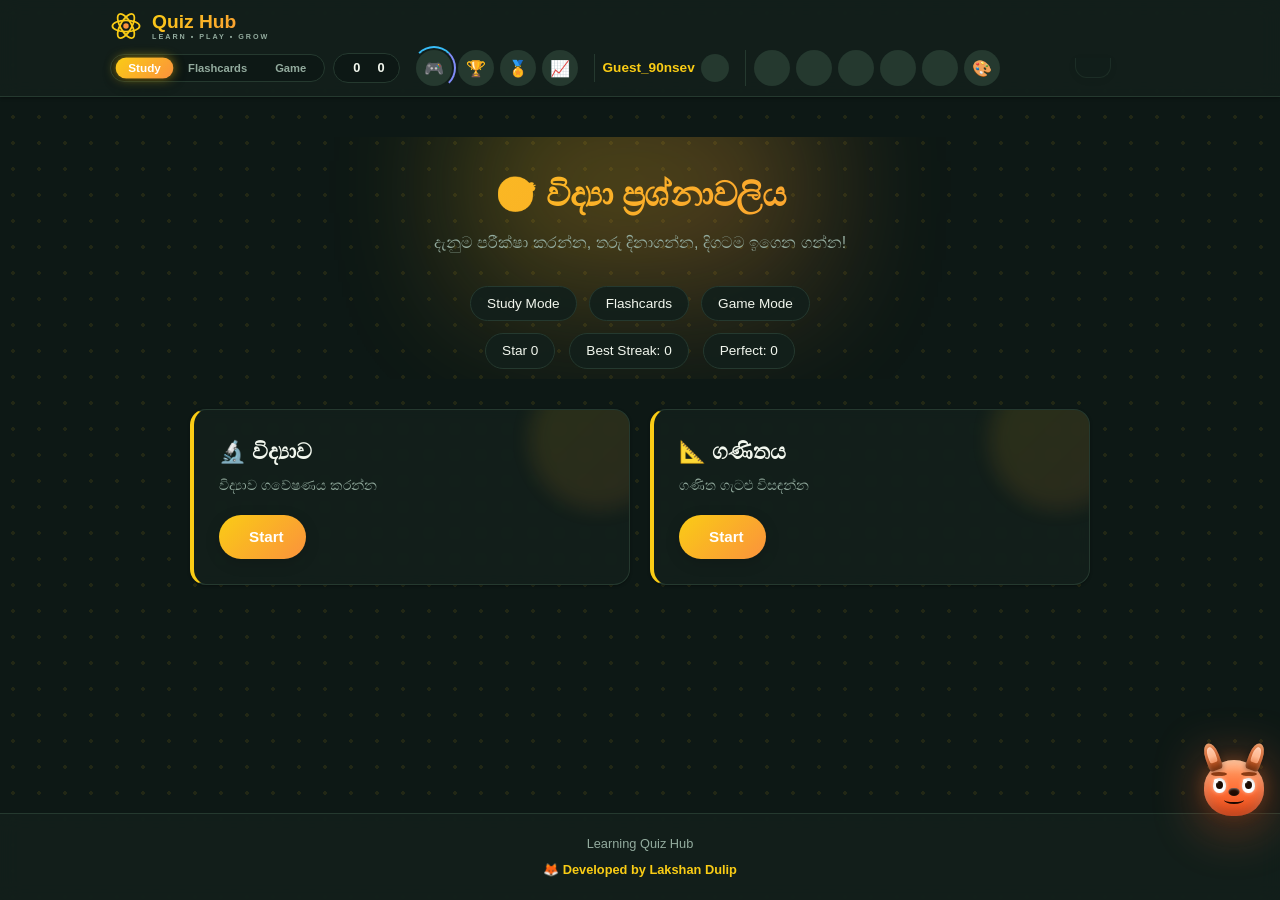
==== commit 2051980a: "Update index.html" ====
--- a/index.html
+++ b/index.html
@@ -40,17 +40,15 @@
 <link rel="icon" type="image/png" sizes="16x16" href="/assets/favicon-16x16.png">
 <link rel="icon" type="image/png" sizes="32x32" href="/assets/favicon-32x32.png">
 <link rel="icon" type="image/png" sizes="48x48" href="/assets/favicon-48x48.png">
+<!-- PWA & Android -->
+<link rel="icon" type="image/png" sizes="192x192" href="/assets/android-chrome-192x192.png">
+<link rel="icon" type="image/png" sizes="512x512" href="/assets/android-chrome-512x512.png">
+
 <link rel="manifest" href="manifest.json">
 <link rel="apple-touch-icon" sizes="180x180" href="/assets/apple-touch-icon.png">
 <meta name="apple-mobile-web-app-capable" content="yes">
 <meta name="apple-mobile-web-app-status-bar-style" content="black-translucent">
 <meta name="theme-color" content="#0d1815">
-<meta http-equiv="Cache-Control" content="public, max-age=3600">
-<meta http-equiv="Expires" content="0">  
-<link rel="preconnect" href="https://fonts.googleapis.com">
-<link rel="preconnect" href="https://fonts.gstatic.com" crossorigin>
-<link href="https://fonts.googleapis.com/css2?family=Space+Grotesk:wght@500;600;700&family=Inter:wght@400;500;600;700&family=Noto+Sans+Sinhala:wght@400;500;700&display=swap" rel="stylesheet"><link rel="stylesheet" href="https://cdnjs.cloudflare.com/ajax/libs/font-awesome/6.4.0/css/all.min.css">
-
 <!-- ===== FIREBASE AUTH START ===== -->
 <!-- Firebase SDK -->
 <script type="module">
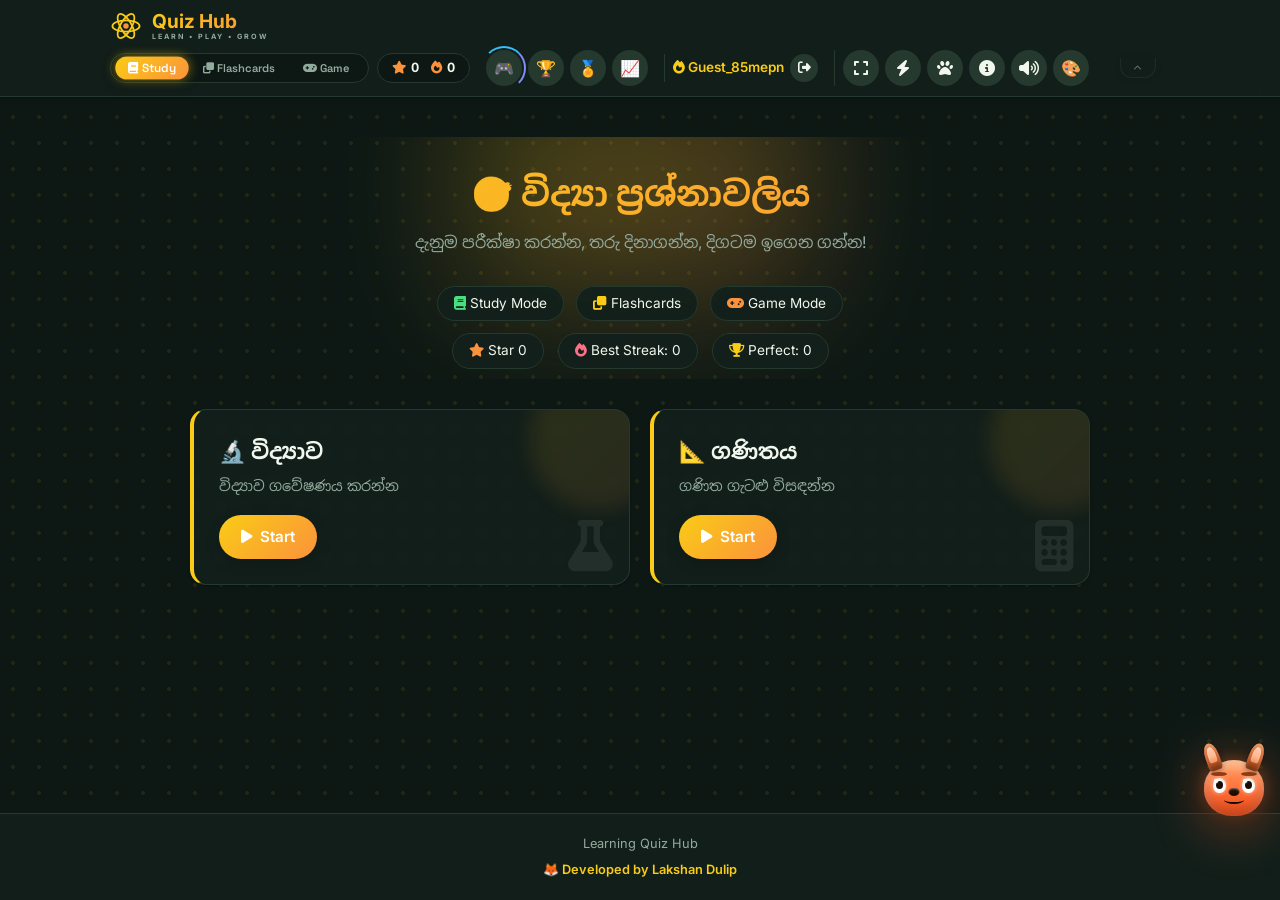
==== commit 87e9607e: "Update index.html" ====
--- a/index.html
+++ b/index.html
@@ -40,15 +40,16 @@
 <link rel="icon" type="image/png" sizes="16x16" href="/assets/favicon-16x16.png">
 <link rel="icon" type="image/png" sizes="32x32" href="/assets/favicon-32x32.png">
 <link rel="icon" type="image/png" sizes="48x48" href="/assets/favicon-48x48.png">
-<!-- PWA & Android -->
-<link rel="icon" type="image/png" sizes="192x192" href="/assets/android-chrome-192x192.png">
-<link rel="icon" type="image/png" sizes="512x512" href="/assets/android-chrome-512x512.png">
-
 <link rel="manifest" href="manifest.json">
 <link rel="apple-touch-icon" sizes="180x180" href="/assets/apple-touch-icon.png">
 <meta name="apple-mobile-web-app-capable" content="yes">
 <meta name="apple-mobile-web-app-status-bar-style" content="black-translucent">
 <meta name="theme-color" content="#0d1815">
+<meta http-equiv="Cache-Control" content="public, max-age=3600">
+<meta http-equiv="Expires" content="0">  
+<link rel="preconnect" href="https://fonts.googleapis.com">
+<link rel="preconnect" href="https://fonts.gstatic.com" crossorigin>
+<link href="https://fonts.googleapis.com/css2?family=Space+Grotesk:wght@500;600;700&family=Inter:wght@400;500;600;700&family=Noto+Sans+Sinhala:wght@400;500;700&display=swap" rel="stylesheet"><link rel="stylesheet" href="https://cdnjs.cloudflare.com/ajax/libs/font-awesome/6.4.0/css/all.min.css">
 <!-- ===== FIREBASE AUTH START ===== -->
 <!-- Firebase SDK -->
 <script type="module">
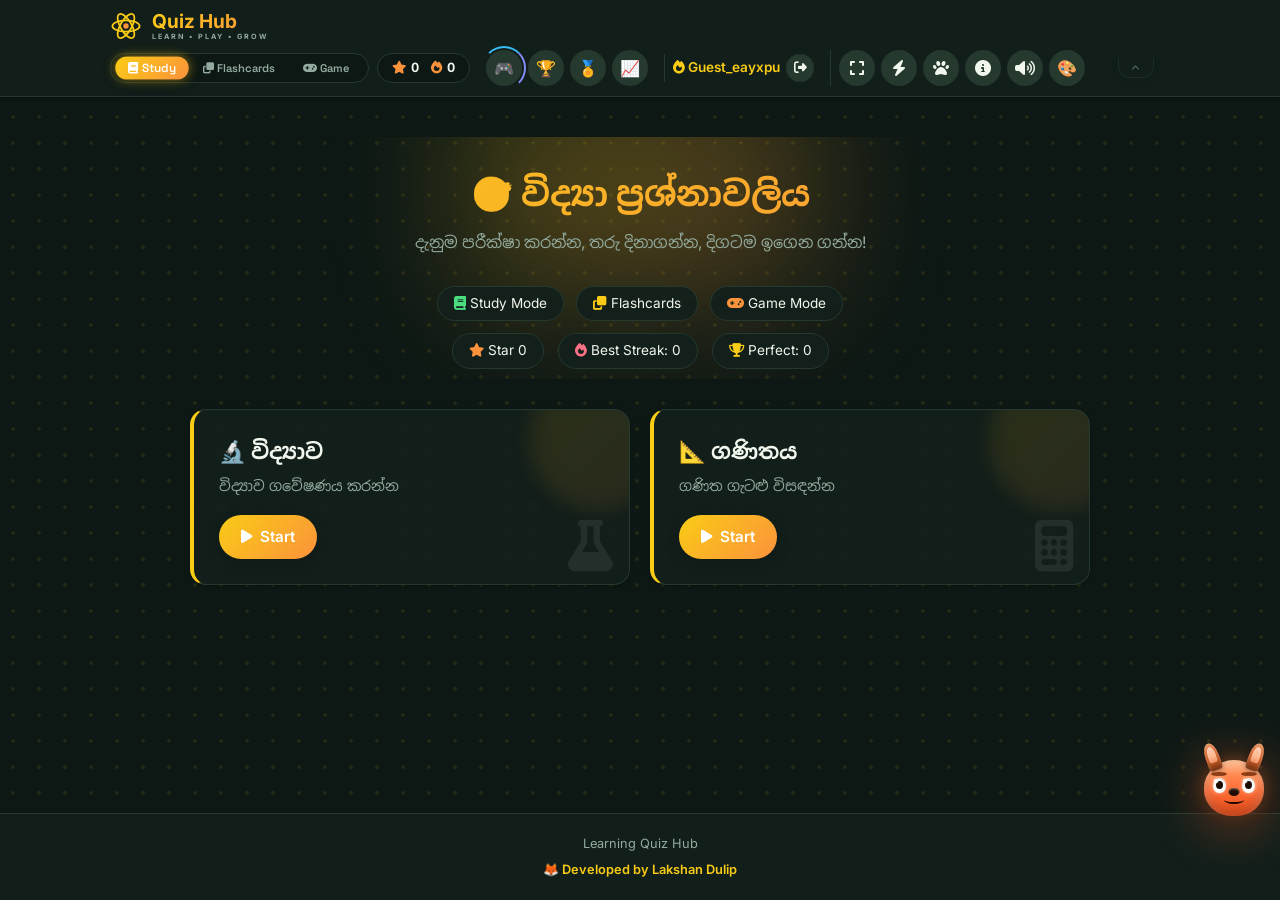
==== commit a6f37942: "Update index.html" ====
--- a/index.html
+++ b/index.html
@@ -17,7 +17,7 @@
 <link rel="preconnect" href="https://quiz-hub-225eb.firebaseapp.com" crossorigin>
 
 <!-- SEO Meta Tags -->
-<title>Quiz Hub - 8,9,10,11 ශ්‍රේණි සිංහල ප්‍රශ්නෝත්තර | Science Quiz Sinhala</title>
+<title>Quiz Hub - 8,9,10,11 ශ්‍රේණි සිංහල ප්‍රශ්නෝත්තර  Quiz Sinhala</title>
 <meta name="description" content="Quiz Hub - 8,9,10,11 ශ්‍රේණි සිසුන් සඳහා විද්‍යාව, ගණිතය ප්‍රශ්නෝත්තර. Study Mode, Game Mode, Flashcards. නොමිලේ ඉගෙන ගන්න.">
 <meta name="keywords" content="quiz hub, sinhala quiz, science quiz sinhala, 8 shreniya, 9 shreniya, 10 shreniya, 11 shreniya, vidyawa prashna, prashnoththara, ganithaya, free quiz sri lanka,quiz, online quiz, multiplayer quiz, quiz game, Sri Lanka quiz">
 <meta name="author" content="Lakshan Dulip">
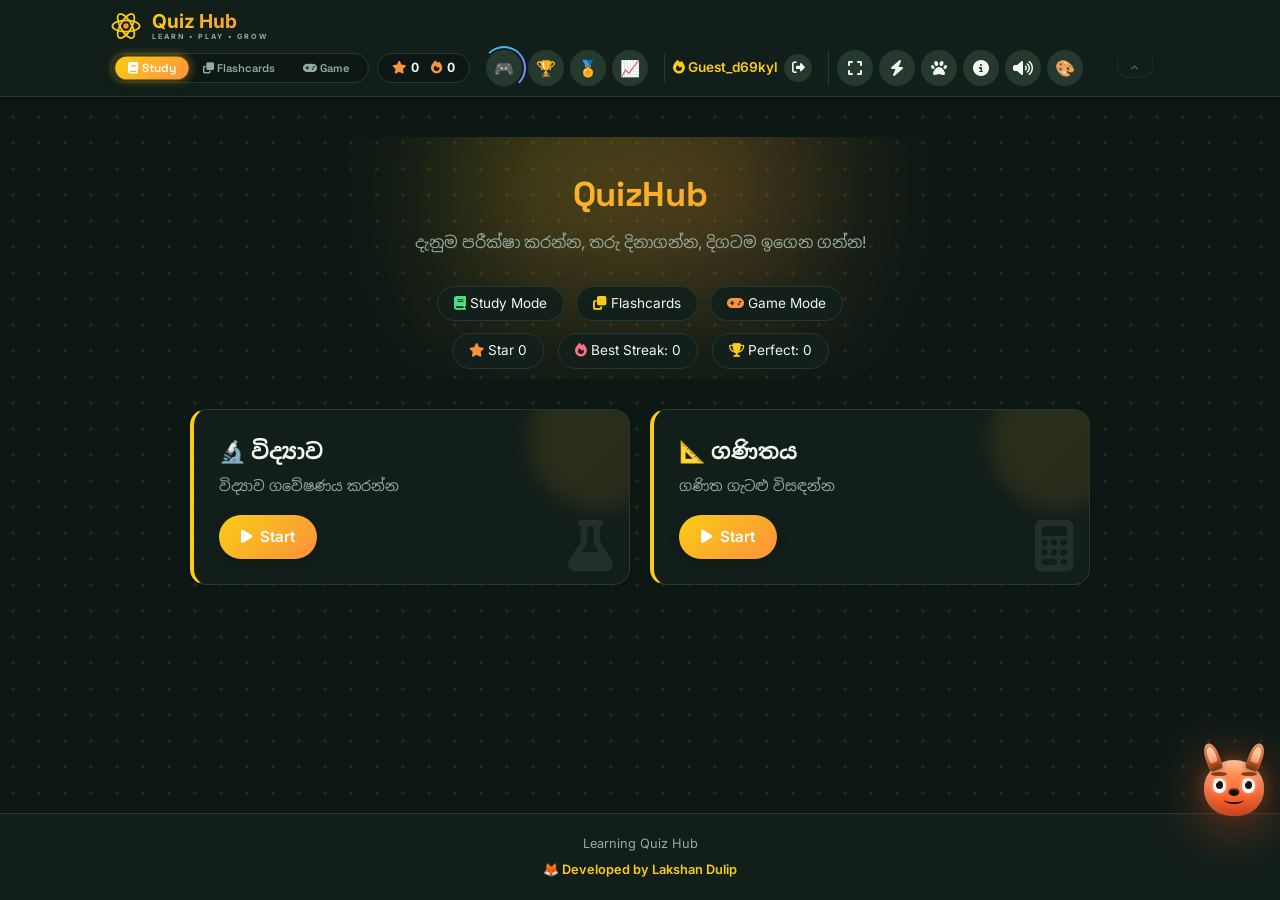
==== commit 7bf75eeb: "Update page title from 'විද්‍යා ප්‍රශ්නාවලිය' to 'QuizHub'" ====
--- a/index.html
+++ b/index.html
@@ -6651,7 +6651,7 @@
     return `
       <div style="text-align:center;margin-bottom:30px;padding:30px 20px 10px;position:relative;border-radius:var(--radius-lg);overflow:hidden;">
         <div style="position:absolute;top:-60px;left:50%;transform:translateX(-50%);width:340px;height:220px;background:var(--primary-gradient);filter:blur(70px);opacity:0.28;z-index:-1;"></div>
-        <h2 class="page-title">🎯 විද්‍යා ප්‍රශ්නාවලිය</h2>
+        <h2 class="page-title">QuizHub</h2>
         <p class="page-sub">දැනුම පරීක්ෂා කරන්න, තරු දිනාගන්න, දිගටම ඉගෙන ගන්න!</p>
         <div style="display:flex;gap:12px;justify-content:center;flex-wrap:wrap;margin-top:10px;">
           <span style="background:var(--bg-card);padding:6px 16px;border-radius:50px;border:1px solid var(--border-color);font-size:0.85rem;">
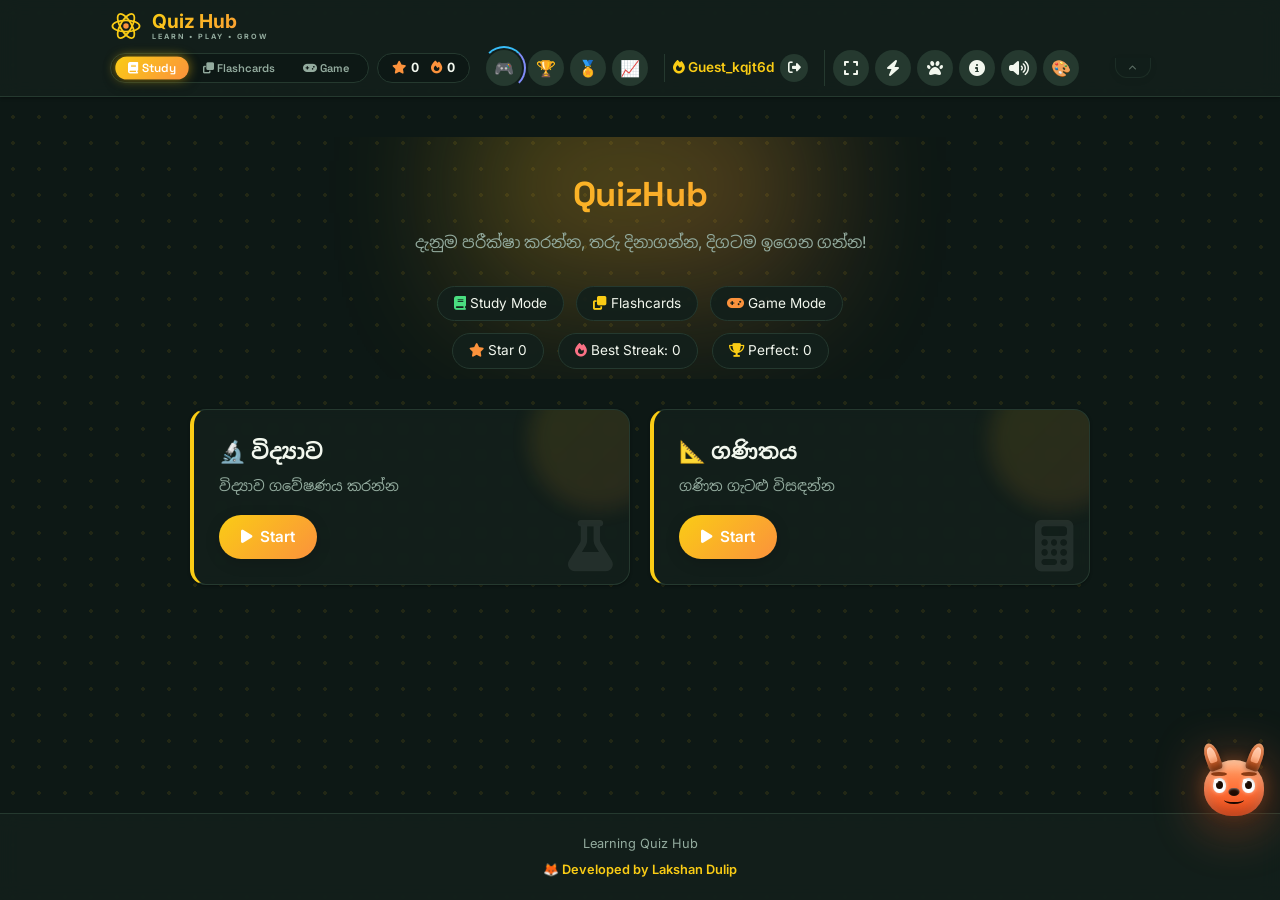
==== commit ab86cf00: "Update index.html" ====
--- a/index.html
+++ b/index.html
@@ -3299,6 +3299,9 @@
   }
 }
 </script>
+
+ <script async src="https://pagead2.googlesyndication.com/pagead/js/adsbygoogle.js?client=ca-pub-2721654257567222"
+     crossorigin="anonymous"></script> 
 </head>
 <body>
 
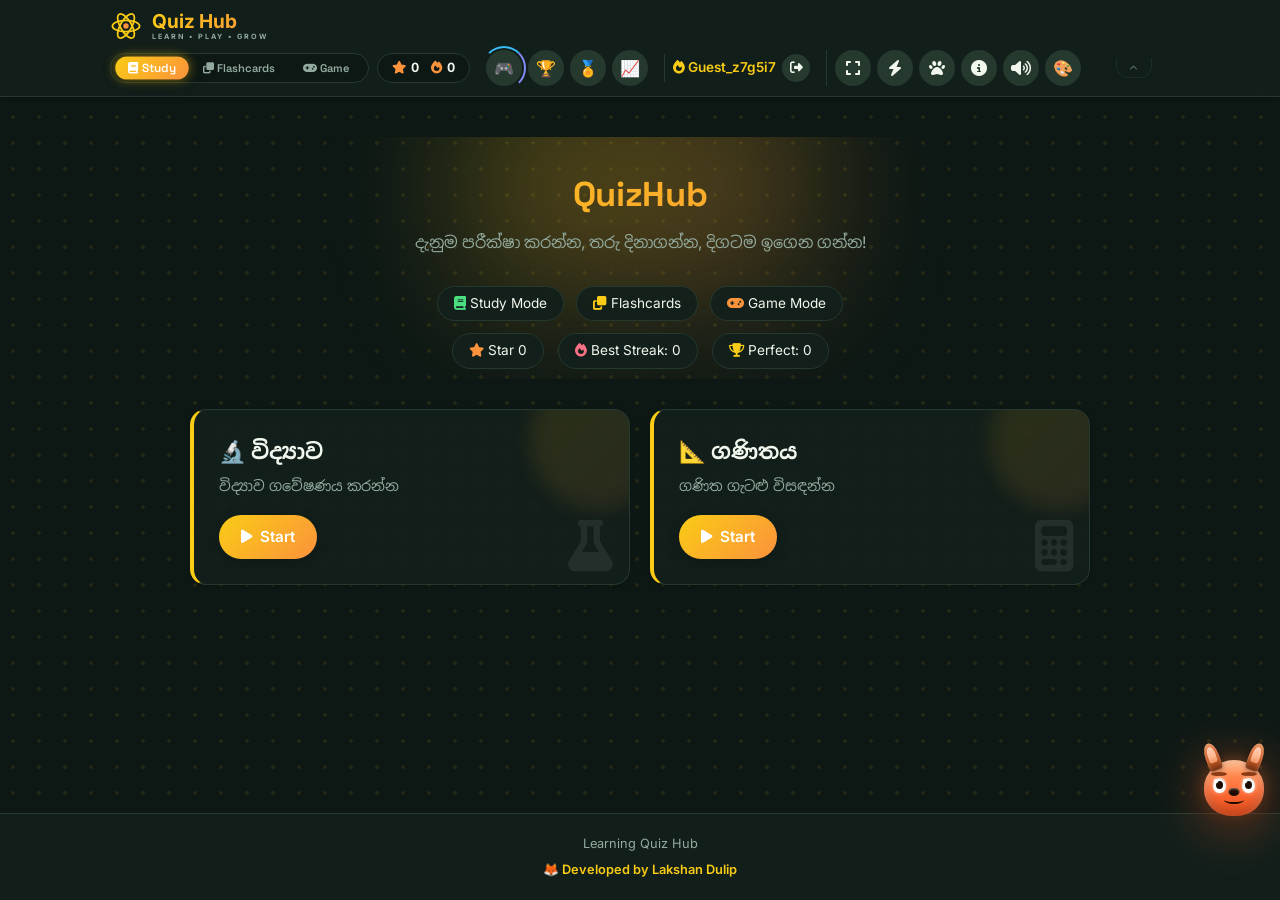
==== commit 121a0c2f: "Update index.html" ====
--- a/index.html
+++ b/index.html
@@ -6,7 +6,7 @@
 <title>QuizHub</title>
 
 <meta name="google-site-verification" content="PmN9uHYZMiygxKHn56hCMyQWLt8-Q5md-TV1NpxjxWc" />
-  
+<meta name="google-adsense-account" content="ca-pub-2721654257567222">  
 <!-- ✅ Google Translate Disable -->
 <meta name="google" content="notranslate">
 <!-- Performance Optimizations -->
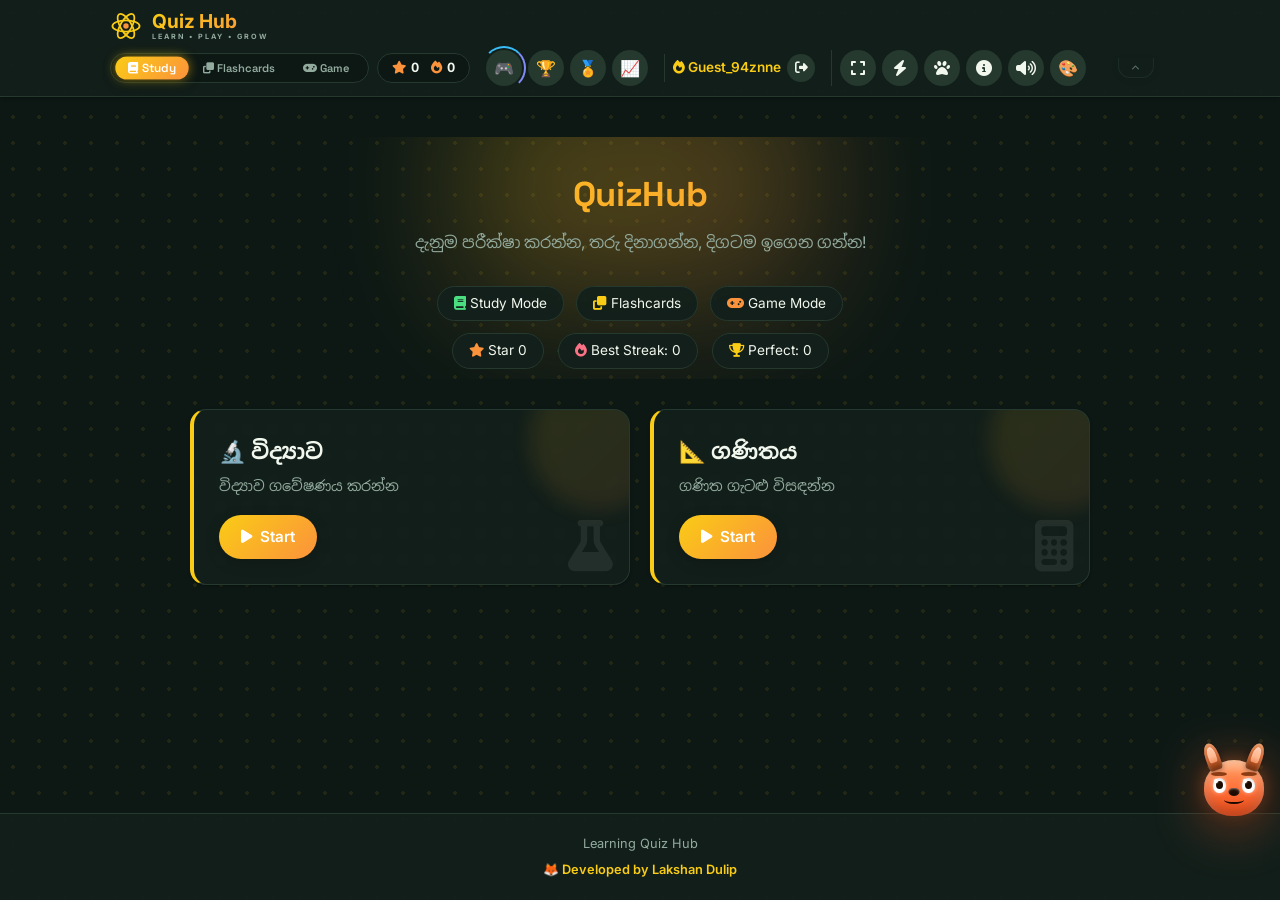
==== commit a99677db: "Optimize initial quiz loading and offline cache behavior" ====
--- a/index.html
+++ b/index.html
@@ -3,7 +3,6 @@
 <head>
 <meta charset="UTF-8"> 
 <meta name="viewport" content="width=device-width, initial-scale=1.0">
-<title>QuizHub</title>
 
 <meta name="google-site-verification" content="PmN9uHYZMiygxKHn56hCMyQWLt8-Q5md-TV1NpxjxWc" />
 <meta name="google-adsense-account" content="ca-pub-2721654257567222">  
@@ -3906,7 +3905,7 @@
   function initUM() {
     class UpdateManager {
       constructor() {
-        this.currentVersion = '2.0.0';
+        this.currentVersion = '2.0.1';
         this.versionUrl = 'version.json';
         this.checkInterval = 300000;
         this.isChecking = false;
@@ -6167,7 +6166,7 @@
           <div style="font-size:0.8rem; color:var(--text-secondary);">Developed by</div>
           <div class="name">🦊 ${escapeHtml(info.developer || 'Lakshan Dulip')}</div>
           <div style="font-size:0.7rem; color:var(--text-secondary); margin-top:4px;">
-            Version ${escapeHtml(info.version || '2.0.0')}
+            Version ${escapeHtml(info.version || '2.0.1')}
           </div>
           ${info.contact ? `
             <div style="font-size:0.78rem; color:var(--primary-color); margin-top:4px;">
@@ -6347,7 +6346,7 @@
       }
       
       return [];
-    } catch (e) { return []; }
+    } catch (e) { throw e; }
   }
 
   async function findLesson(subject, grade, lessonId) { 
@@ -6371,49 +6370,39 @@
     maths: 'data/maths.json'
   };
   
+  // Share in-flight requests across grade counts, lessons and quiz rendering.
+  const subjectRequests = new Map();
   async function loadSubjectData(subject) {
     const file = subjectFiles[subject];
     if (!file) return null;
-    
-    // Check cache
     const cacheKey = `subject_${subject}`;
     const cached = window.cacheManager?.get(cacheKey);
     if (cached) return cached;
-    
-    try {
-      const response = await fetch(file);
-      if (!response.ok) throw new Error('Failed to load');
-      const data = await response.json();
-      window.cacheManager?.set(cacheKey, data, 600000);
-      return data;
-    } catch (error) {
-      console.error(`[Load] ${subject} failed:`, error);
-      return null;
-    }
-  }
-  
-
-  async function loadData() {
-    try {
-      // Load both subjects
-      const [scienceData, mathsData] = await Promise.all([
-        loadSubjectData('science'),
-        loadSubjectData('maths')
-      ]);
-      
-      appState.content = { subjects: {} };
-      if (scienceData) appState.content.subjects['science'] = scienceData;
-      if (mathsData) appState.content.subjects['maths'] = mathsData;
-      
-      appState.loading = false;
-      render();
-    } catch (error) {
-      appState.error = 'දත්ත ලබාගැනීමේ දෝෂයකි.';
-      appState.loading = false;
-      render();
-    }
-  }
-  
+    if (subjectRequests.has(subject)) return subjectRequests.get(subject);
+
+    const request = (async () => {
+      try {
+        const response = await fetch(file);
+        if (!response.ok) throw new Error('Failed to load');
+        const data = await response.json();
+        window.cacheManager?.set(cacheKey, data, 600000);
+        return data;
+      } finally {
+        subjectRequests.delete(subject);
+      }
+    })();
+    subjectRequests.set(subject, request);
+    return request;
+  }
+
+  function loadData() {
+    // Home contains subject metadata only. Download questions on selection.
+    appState.content = { subjects: {} };
+    appState.loading = false;
+    appState.route = parseHash();
+    render();
+  }
+
   // Load other subject when needed
   async function loadOtherSubject(subject) {
     if (appState.content?.subjects?.[subject]) return;
@@ -6447,7 +6436,9 @@
   });
 
   // ============ RENDER ============
+  let renderGeneration = 0;
   async function render() {
+    const generation = ++renderGeneration;
     const app = document.getElementById('app');
     if (appState.loading) {
       app.innerHTML = renderShell(`
@@ -6476,12 +6467,26 @@
 
     const r = appState.route;
     let body = '';
-    if (r.name === 'home') body = renderHome();
-    else if (r.name === 'grades') body = await renderGrades(r.subject);
-    else if (r.name === 'lessons') body = await renderLessons(r.subject, r.grade);
-    else if (r.name === 'quiz') body = await renderQuiz(r.subject, r.grade, r.lessonId);
-    else body = renderHome();
-    
+    if (r.subject && !appState.content?.subjects?.[r.subject]) {
+      app.innerHTML = renderShell('<div class="card" role="status" style="text-align:center;margin:40px auto;">දත්ත පූරණය වෙමින් පවතී…</div>');
+    }
+    try {
+      if (r.name === 'home') body = renderHome();
+      else if (r.name === 'grades') body = await renderGrades(r.subject);
+      else if (r.name === 'lessons') body = await renderLessons(r.subject, r.grade);
+      else if (r.name === 'quiz') body = await renderQuiz(r.subject, r.grade, r.lessonId);
+      else body = renderHome();
+    } catch (error) {
+      console.error('[Render] Data unavailable:', error);
+      body = `<div class="card" style="text-align:center;margin:40px auto;">
+        <h2>දත්ත පූරණය අසාර්ථකයි</h2>
+        <p>අන්තර්ජාල සම්බන්ධතාවය පරීක්ෂා කර නැවත උත්සාහ කරන්න.</p>
+        <button class="btn btn-primary" onclick="render()">නැවත උත්සාහ කරන්න</button>
+        <a class="btn btn-outline" href="#/">Home</a>
+      </div>`;
+    }
+    // A slower previous route must never overwrite a newer navigation.
+    if (generation !== renderGeneration) return;
     app.innerHTML = renderShell(body);
     window.scrollTo(0, 0);
     updateFullscreenBtn();
@@ -6694,7 +6699,8 @@
   async function renderGrades(subject) {
     const meta = subjectMeta(subject);
     await loadOtherSubject(subject);
-    const lessonsData = appState.content?.subjects?.[subject]?.grades || {};
+    const data = appState.content?.subjects?.[subject];
+    const lessonsData = data?.[subject]?.grades || data?.grades || data?.subjects?.[subject]?.grades || {};
     const sorted = [...GRADES].sort((a, b) => parseInt(a) - parseInt(b));
     return `
       <div class="breadcrumb"><a href="#/" onclick="audioManager.playClick()">Home</a> <span>/</span> ${escapeHtml(meta.sinhala)}</div>
@@ -7090,9 +7096,9 @@
     let body = '';
     if (r.name === 'home') body = renderHome();
     else if (r.name === 'grades') body = await renderGrades(r.subject);
-    else if (r.name === 'lessons') body = await renderLessons(r.subject, r.grade);
-    else if (r.name === 'quiz') body = await renderQuiz(r.subject, r.grade, r.lessonId);
-    else body = renderHome();
+      else if (r.name === 'lessons') body = await renderLessons(r.subject, r.grade);
+      else if (r.name === 'quiz') body = await renderQuiz(r.subject, r.grade, r.lessonId);
+      else body = renderHome();
 
     const fragment = document.createDocumentFragment();
     const temp = document.createElement('div');
@@ -7573,7 +7579,7 @@
         showDeveloperPopup(e);
       }, 3000);
     }
-  }, { passive: false });
+  }, { passive: true });
   
   document.addEventListener('touchend', () => {
     if (longPressTimer) {
